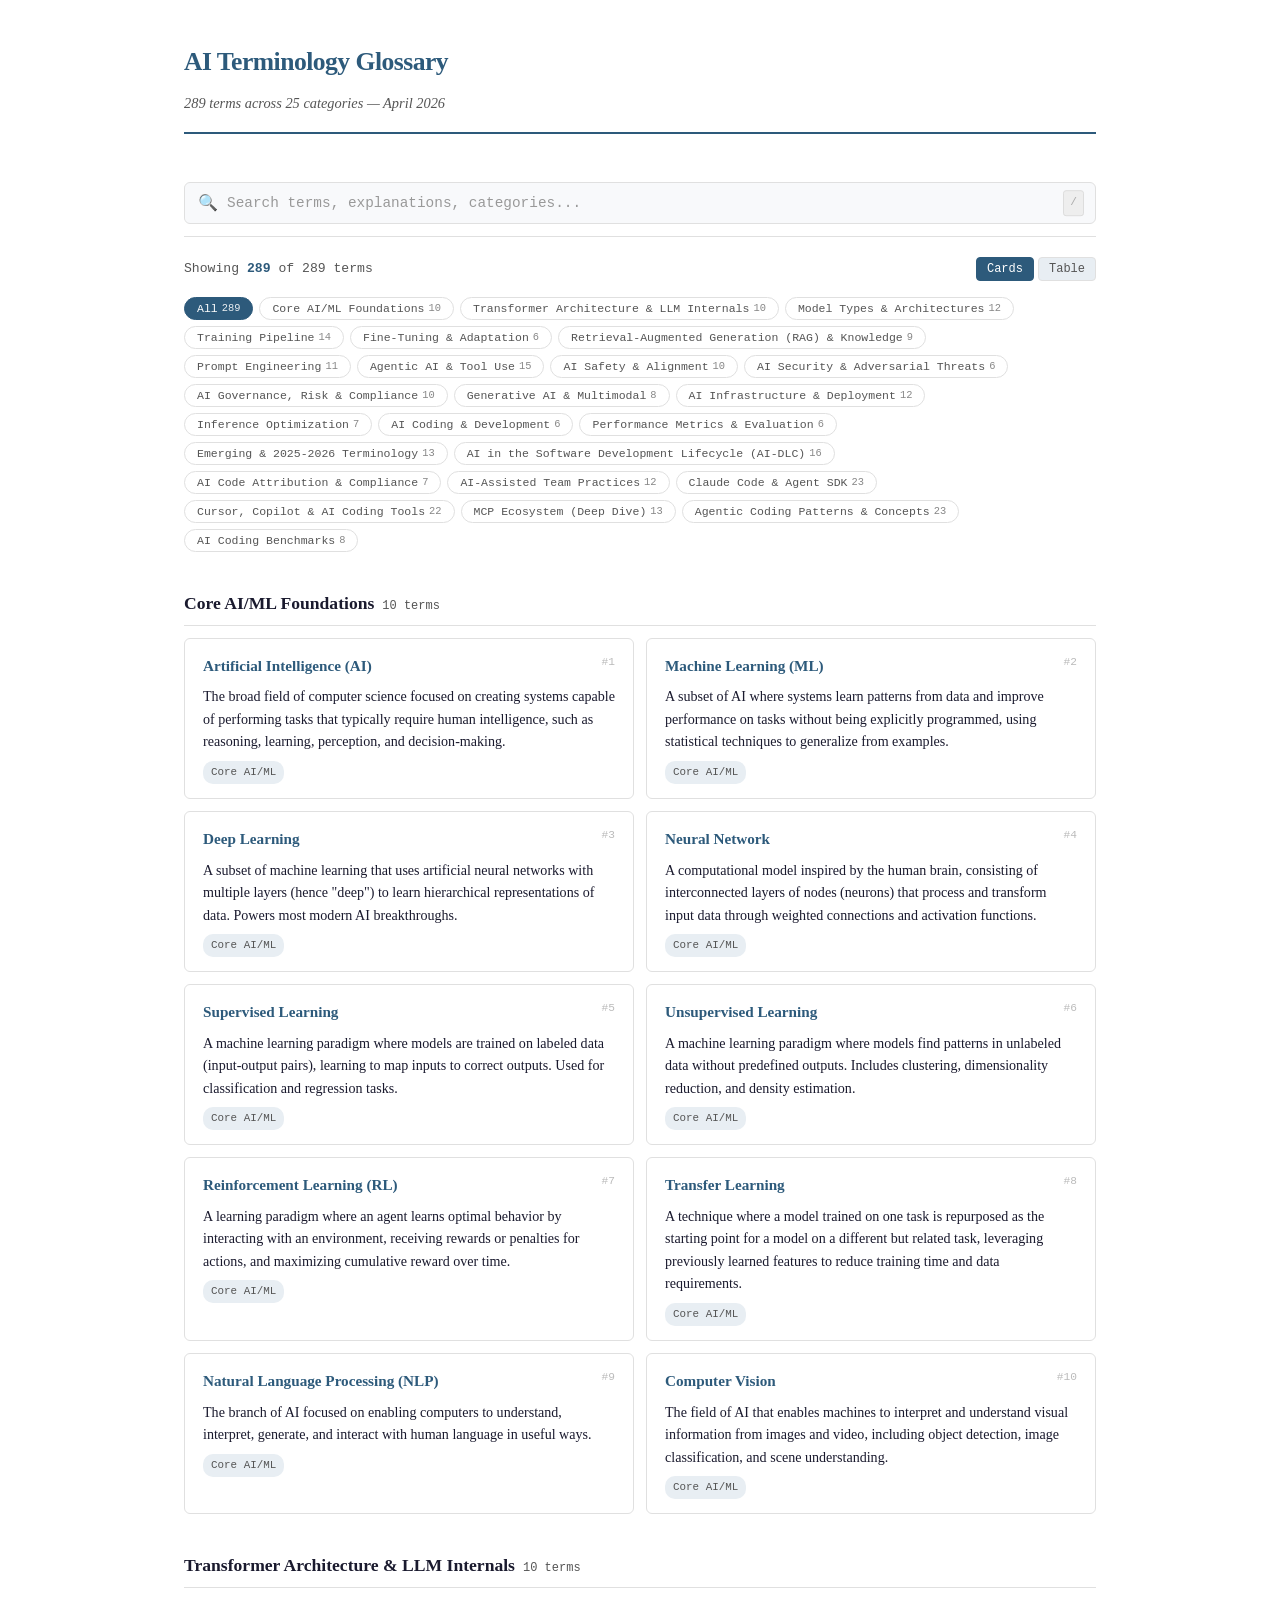
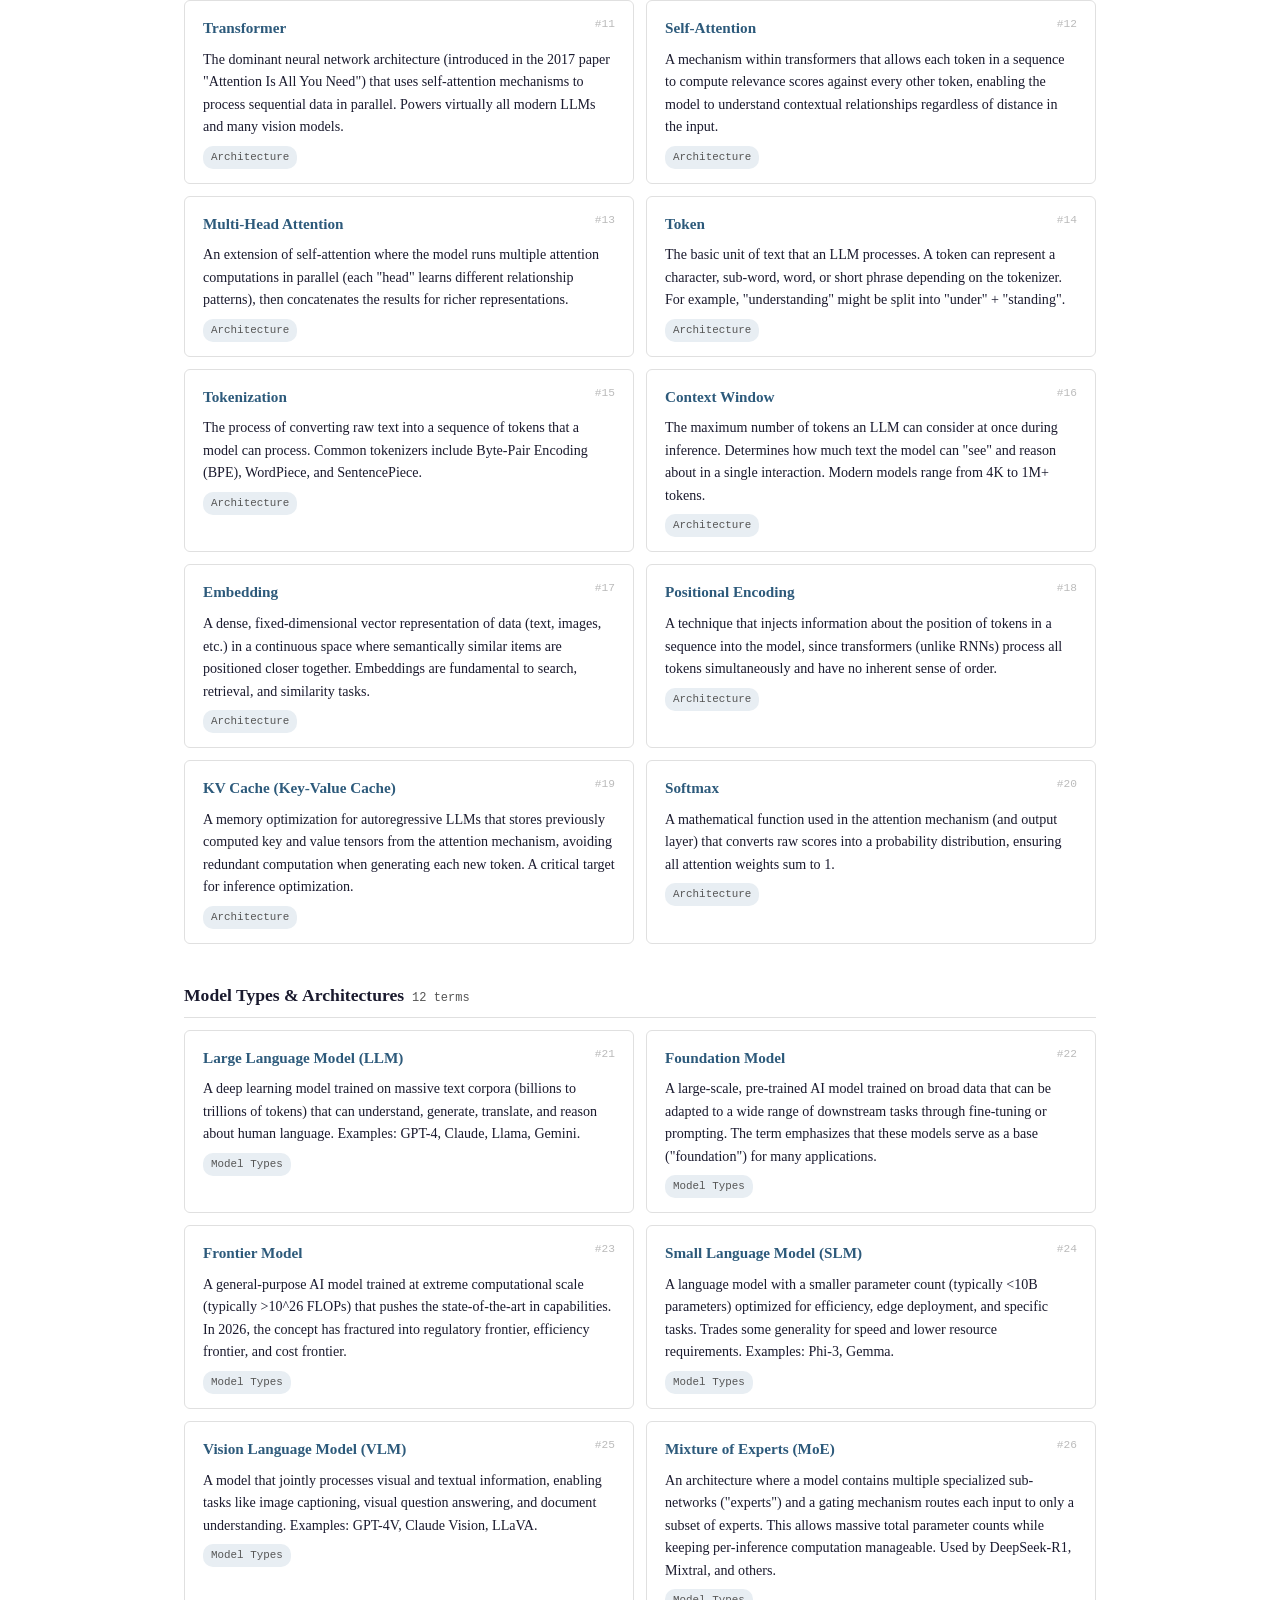
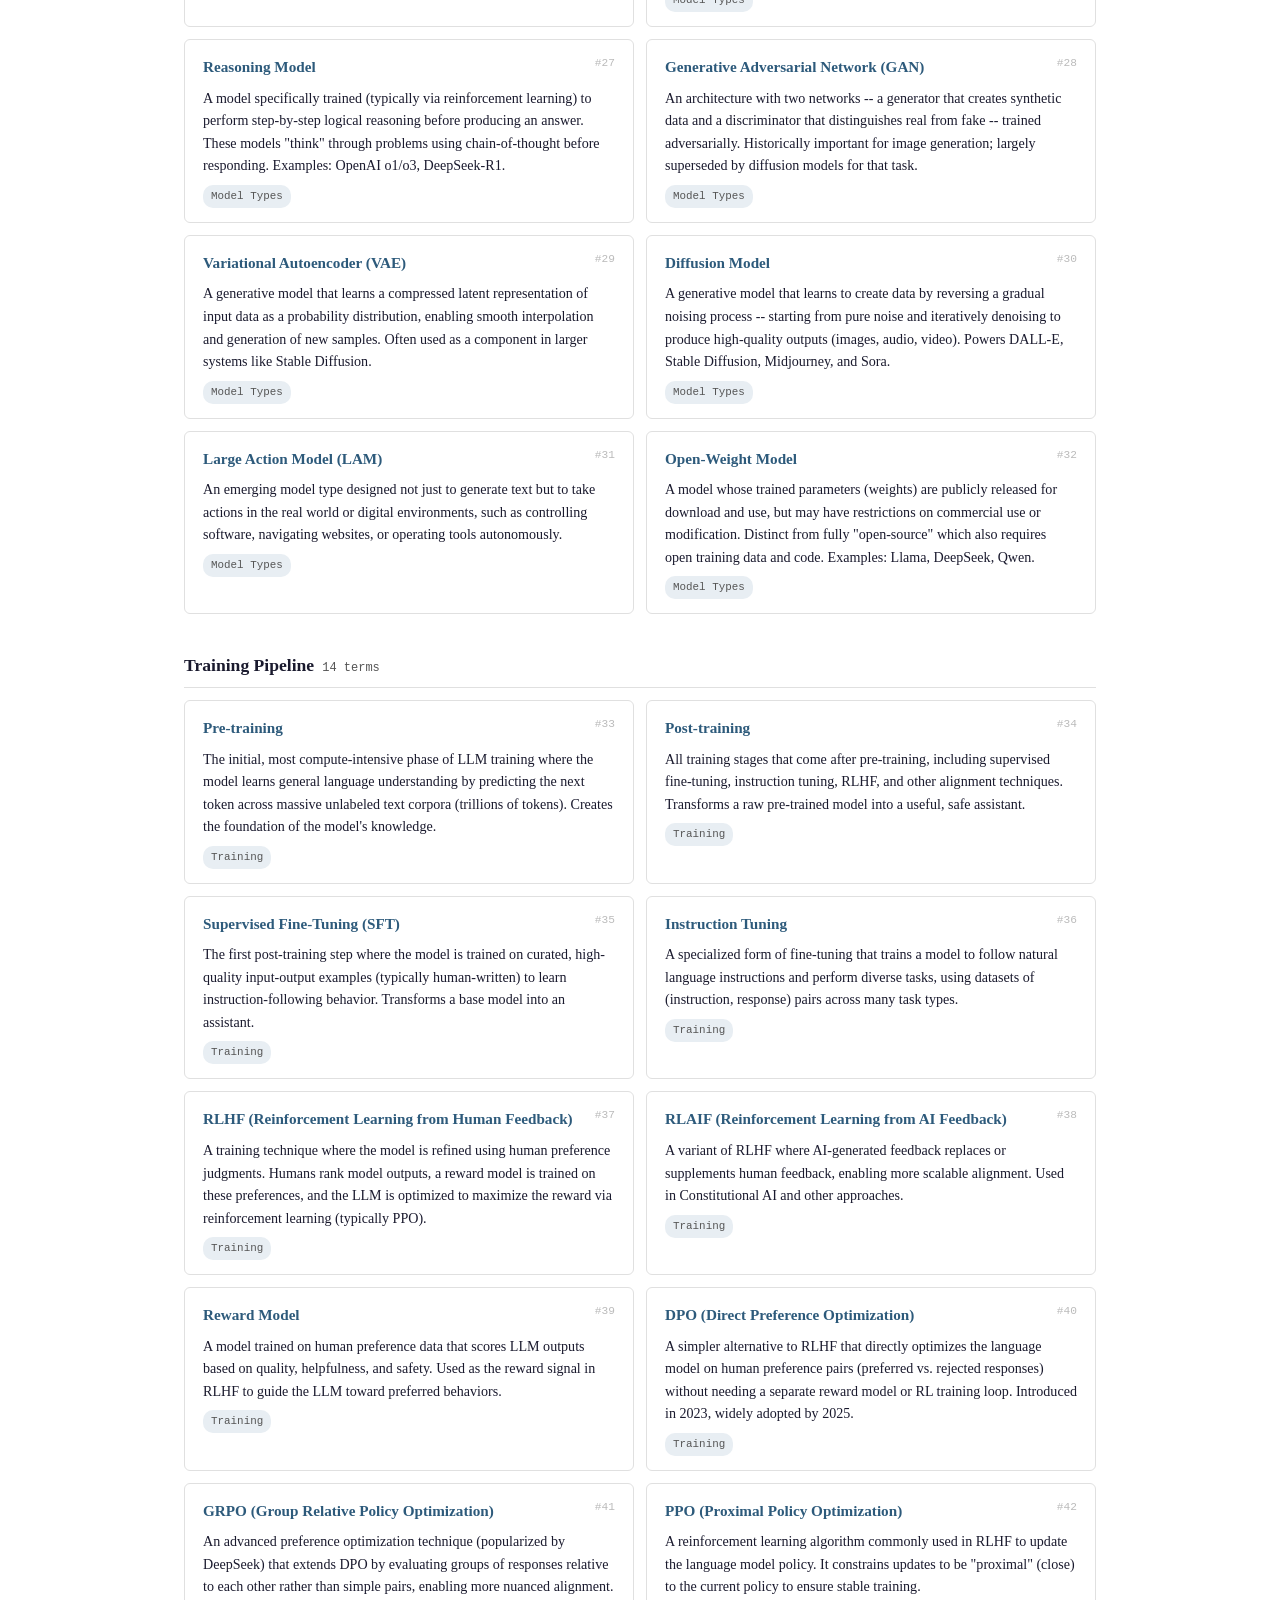
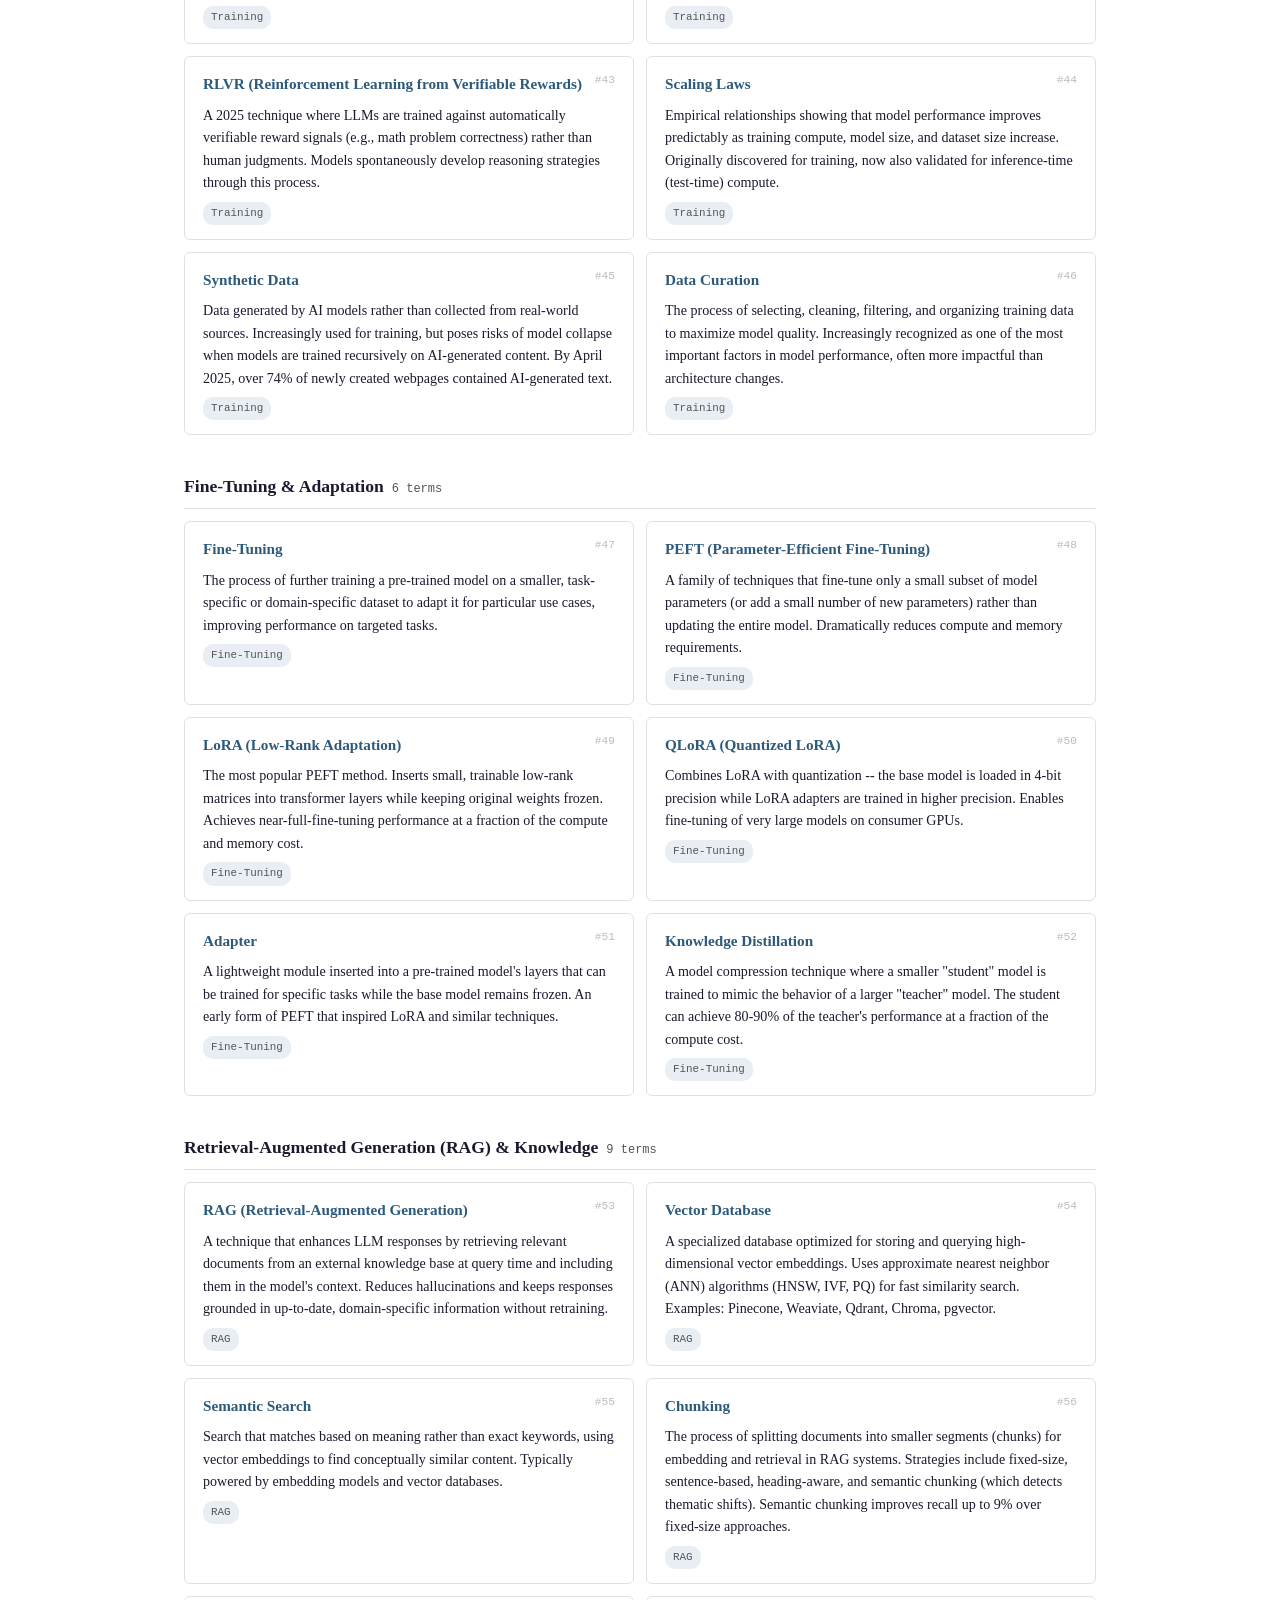
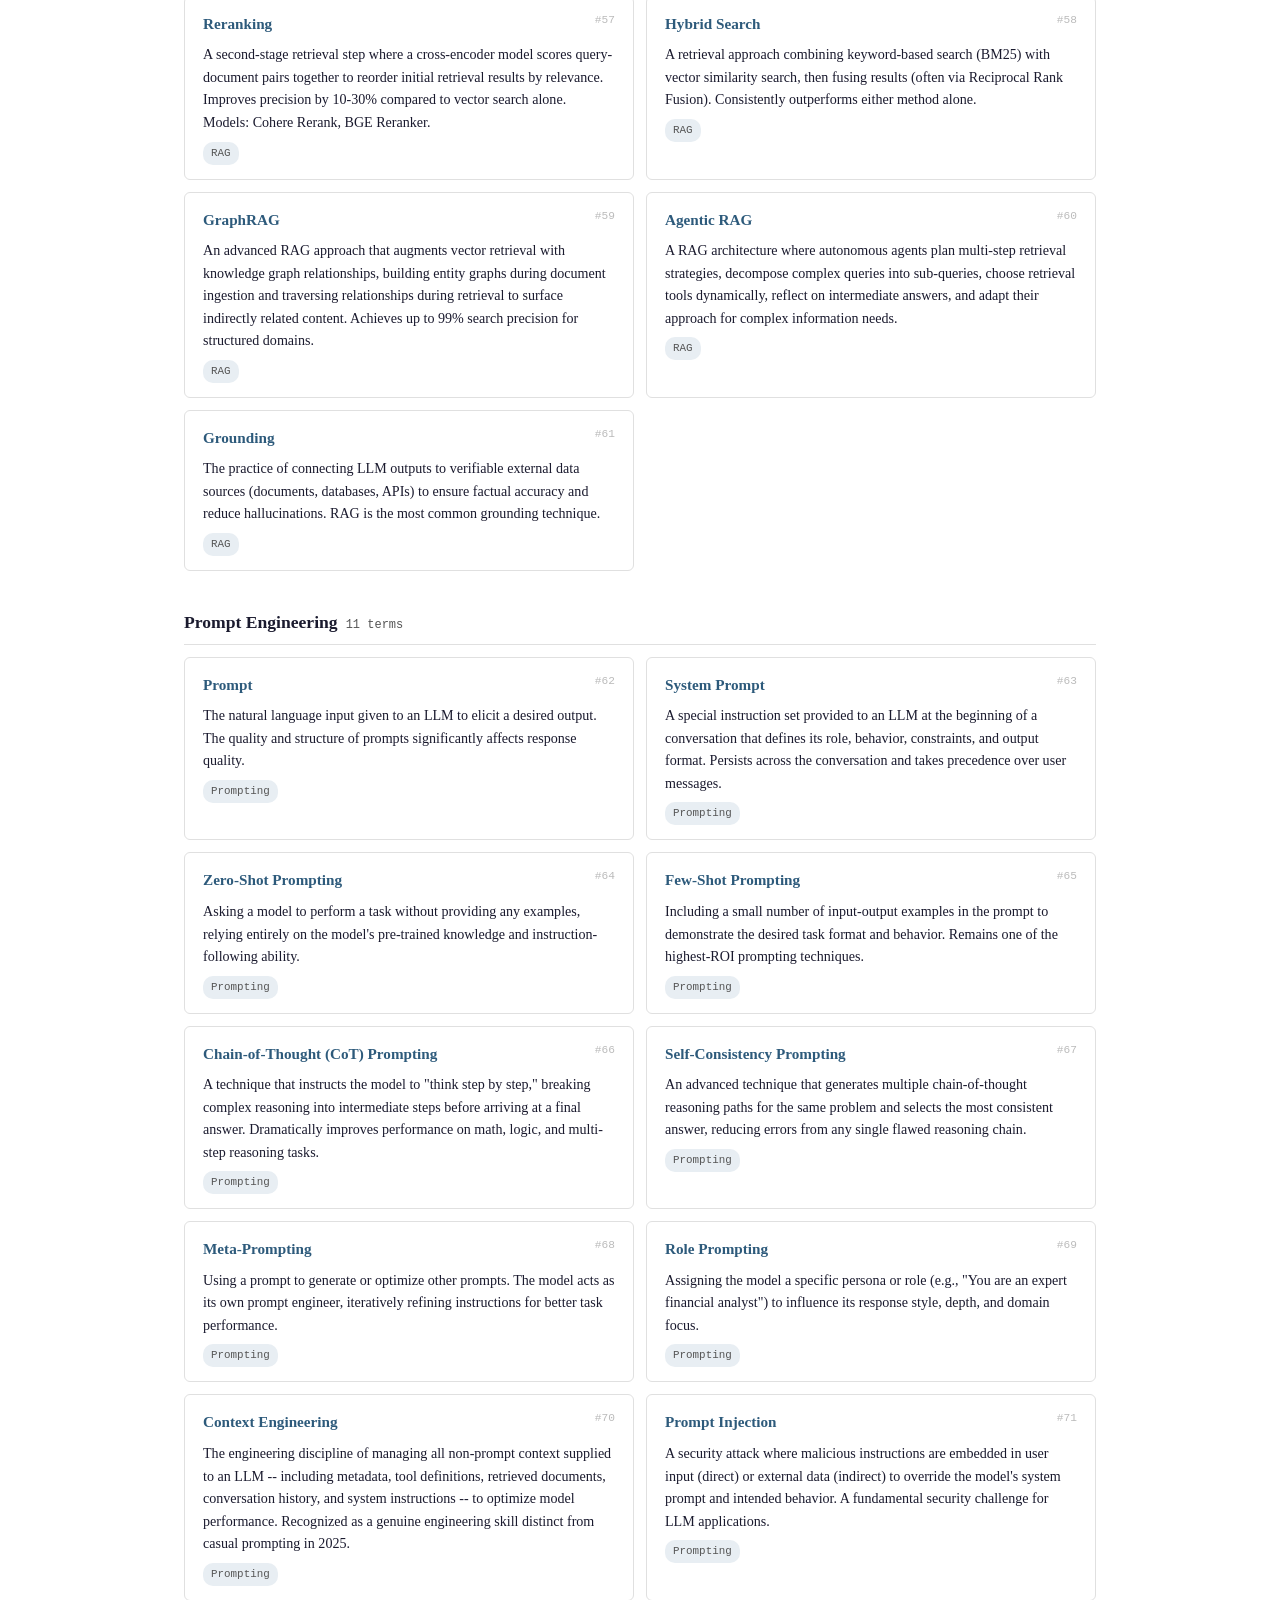
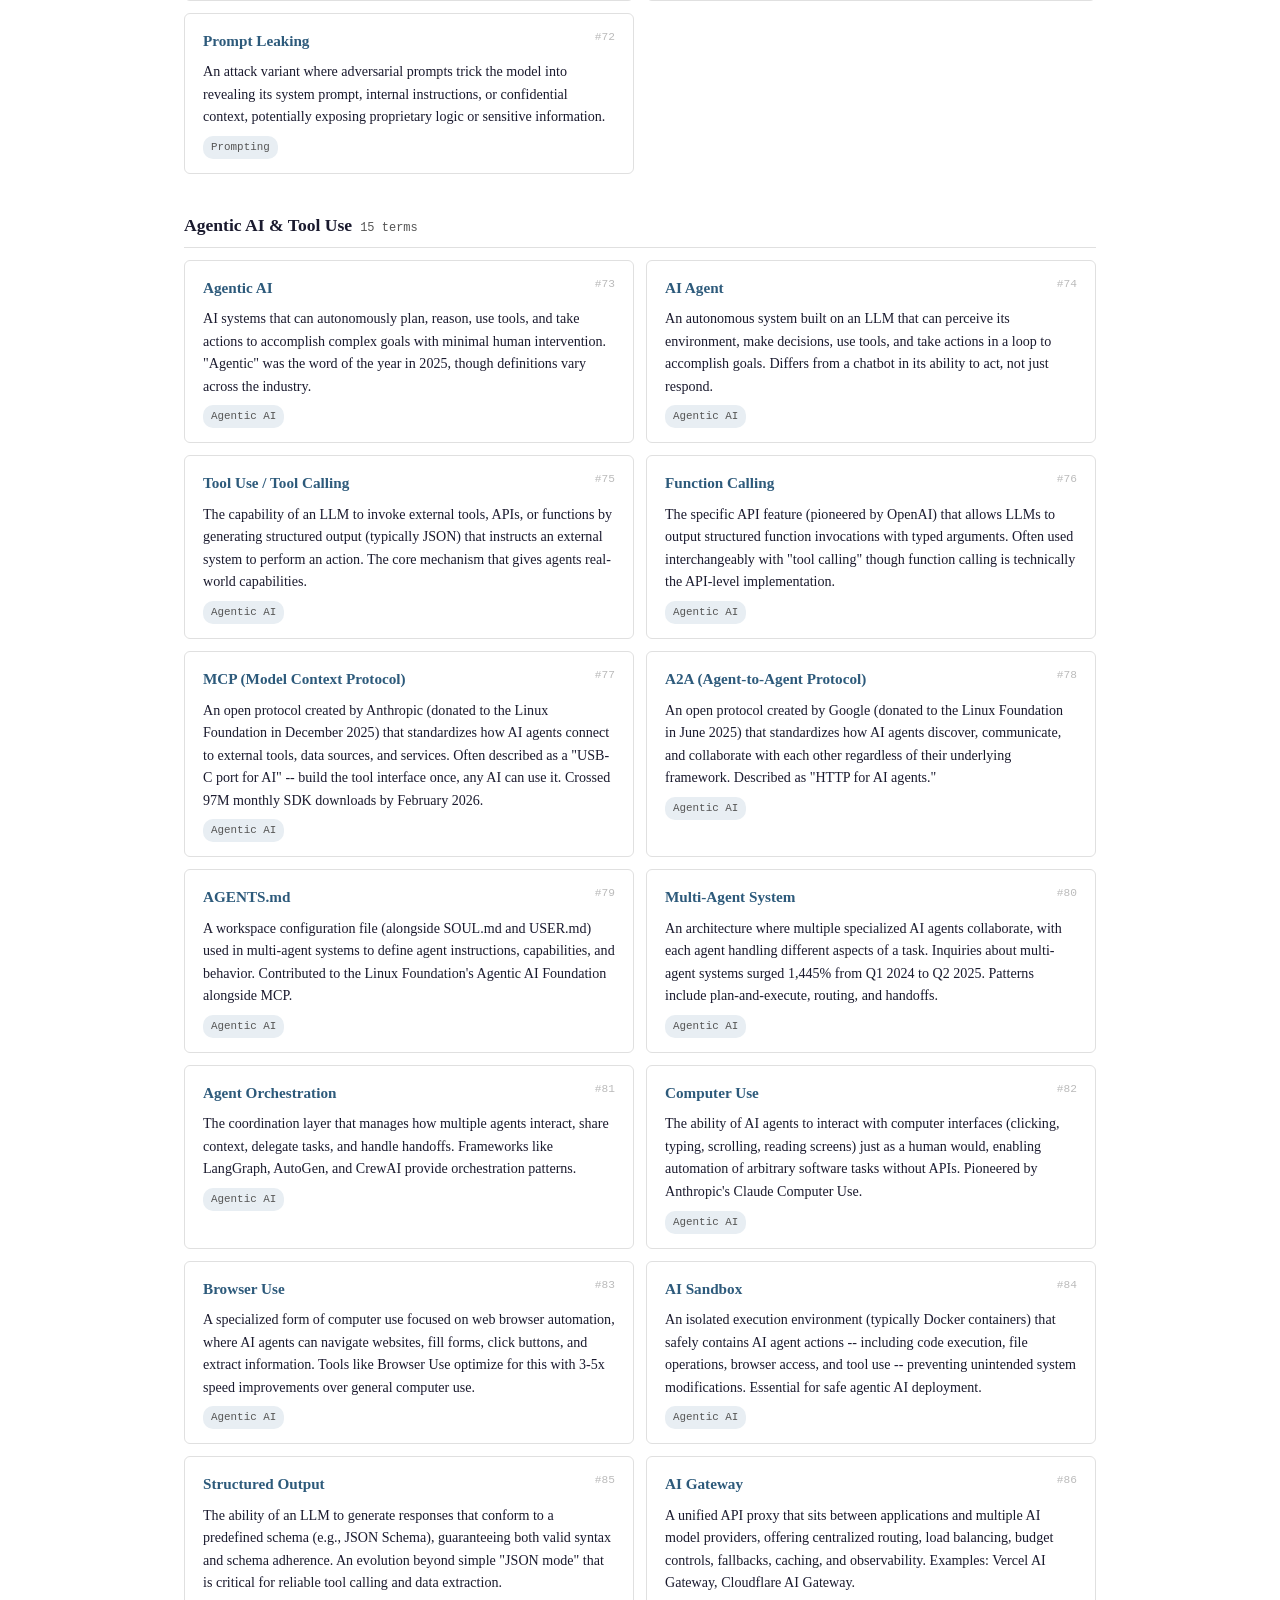
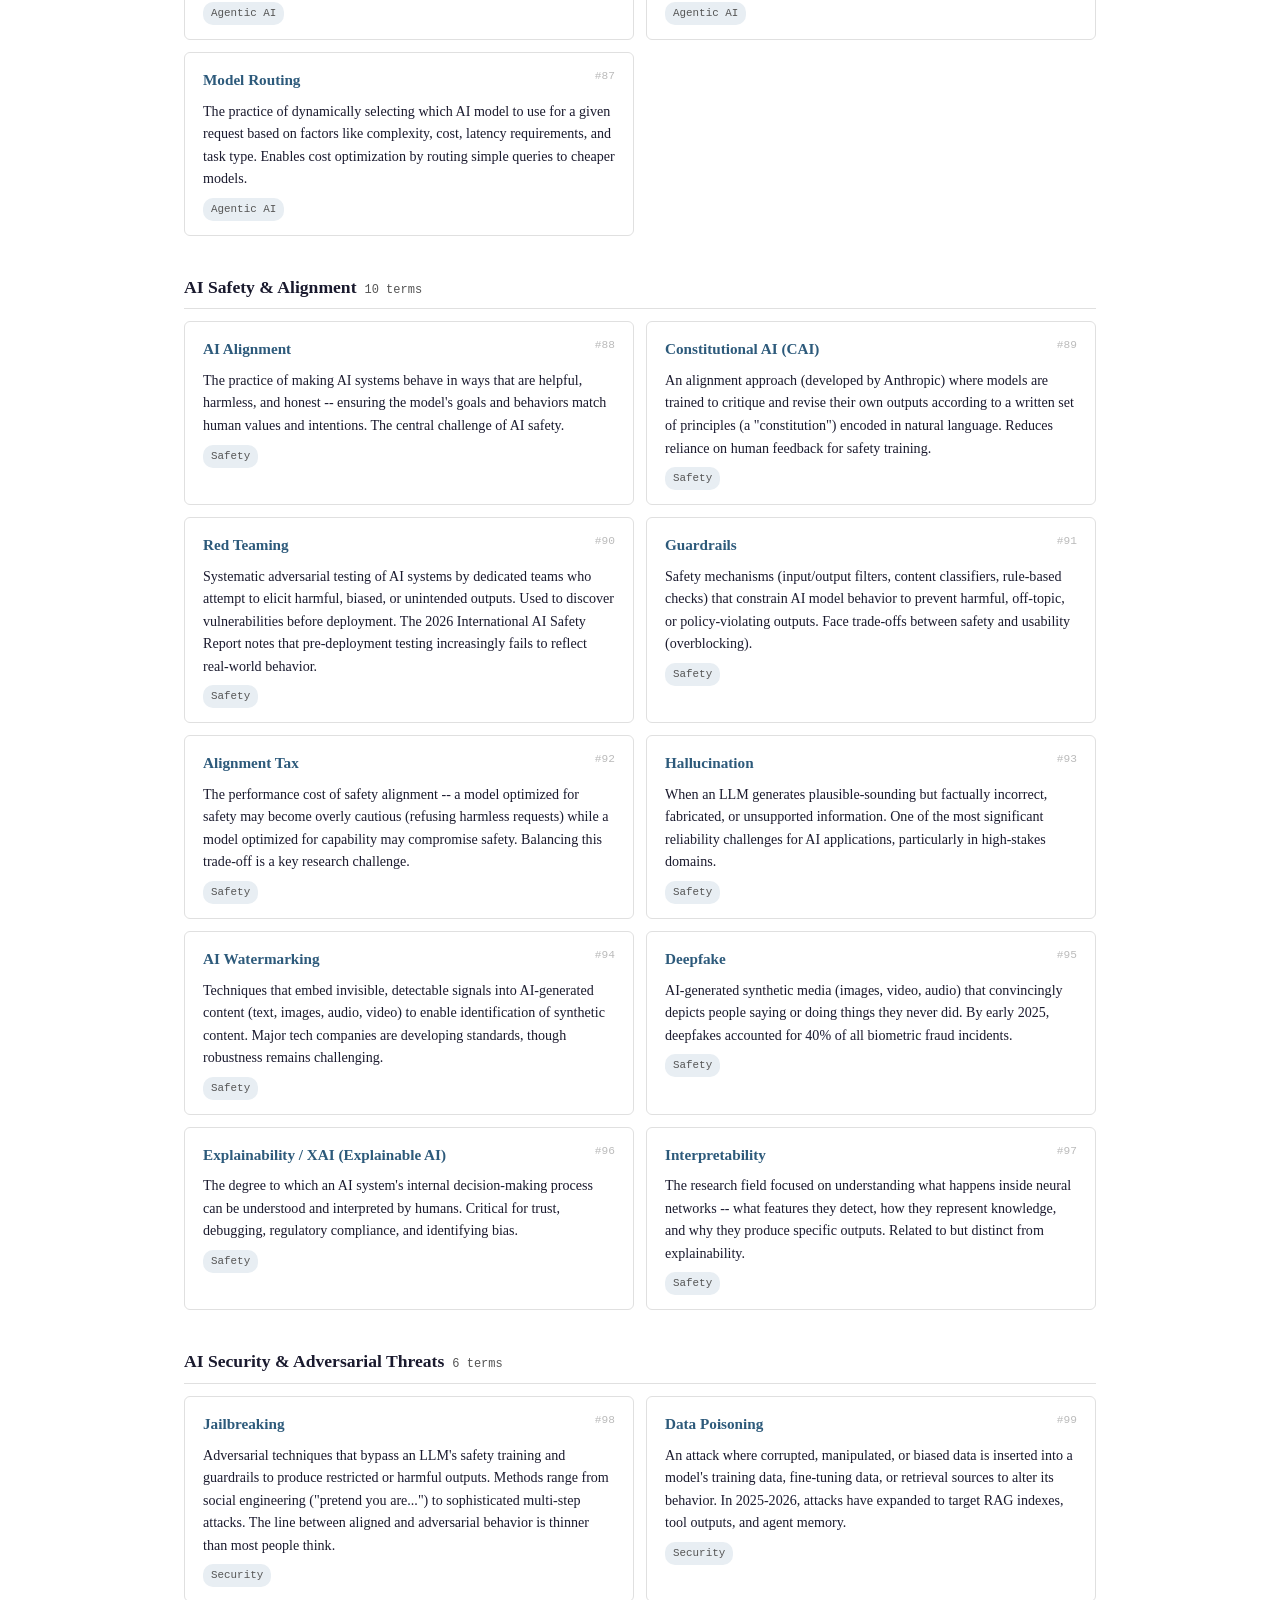
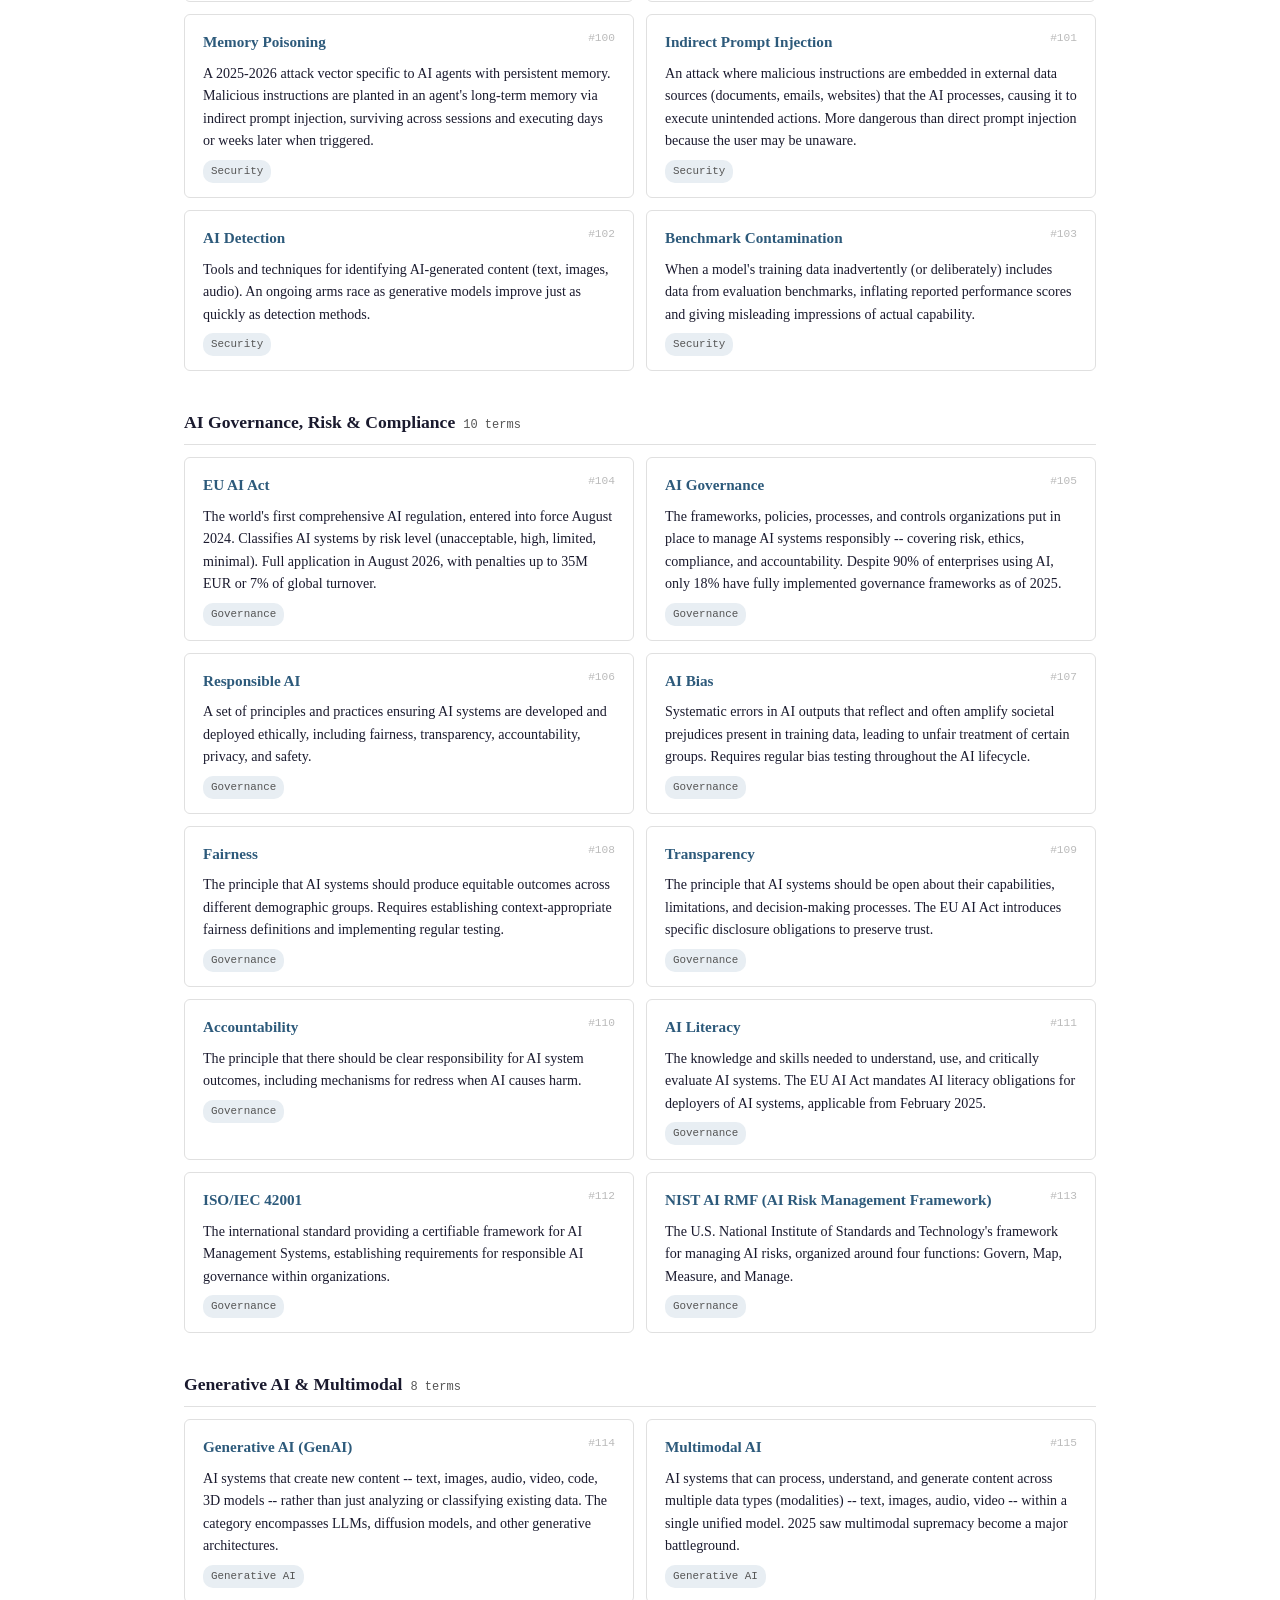
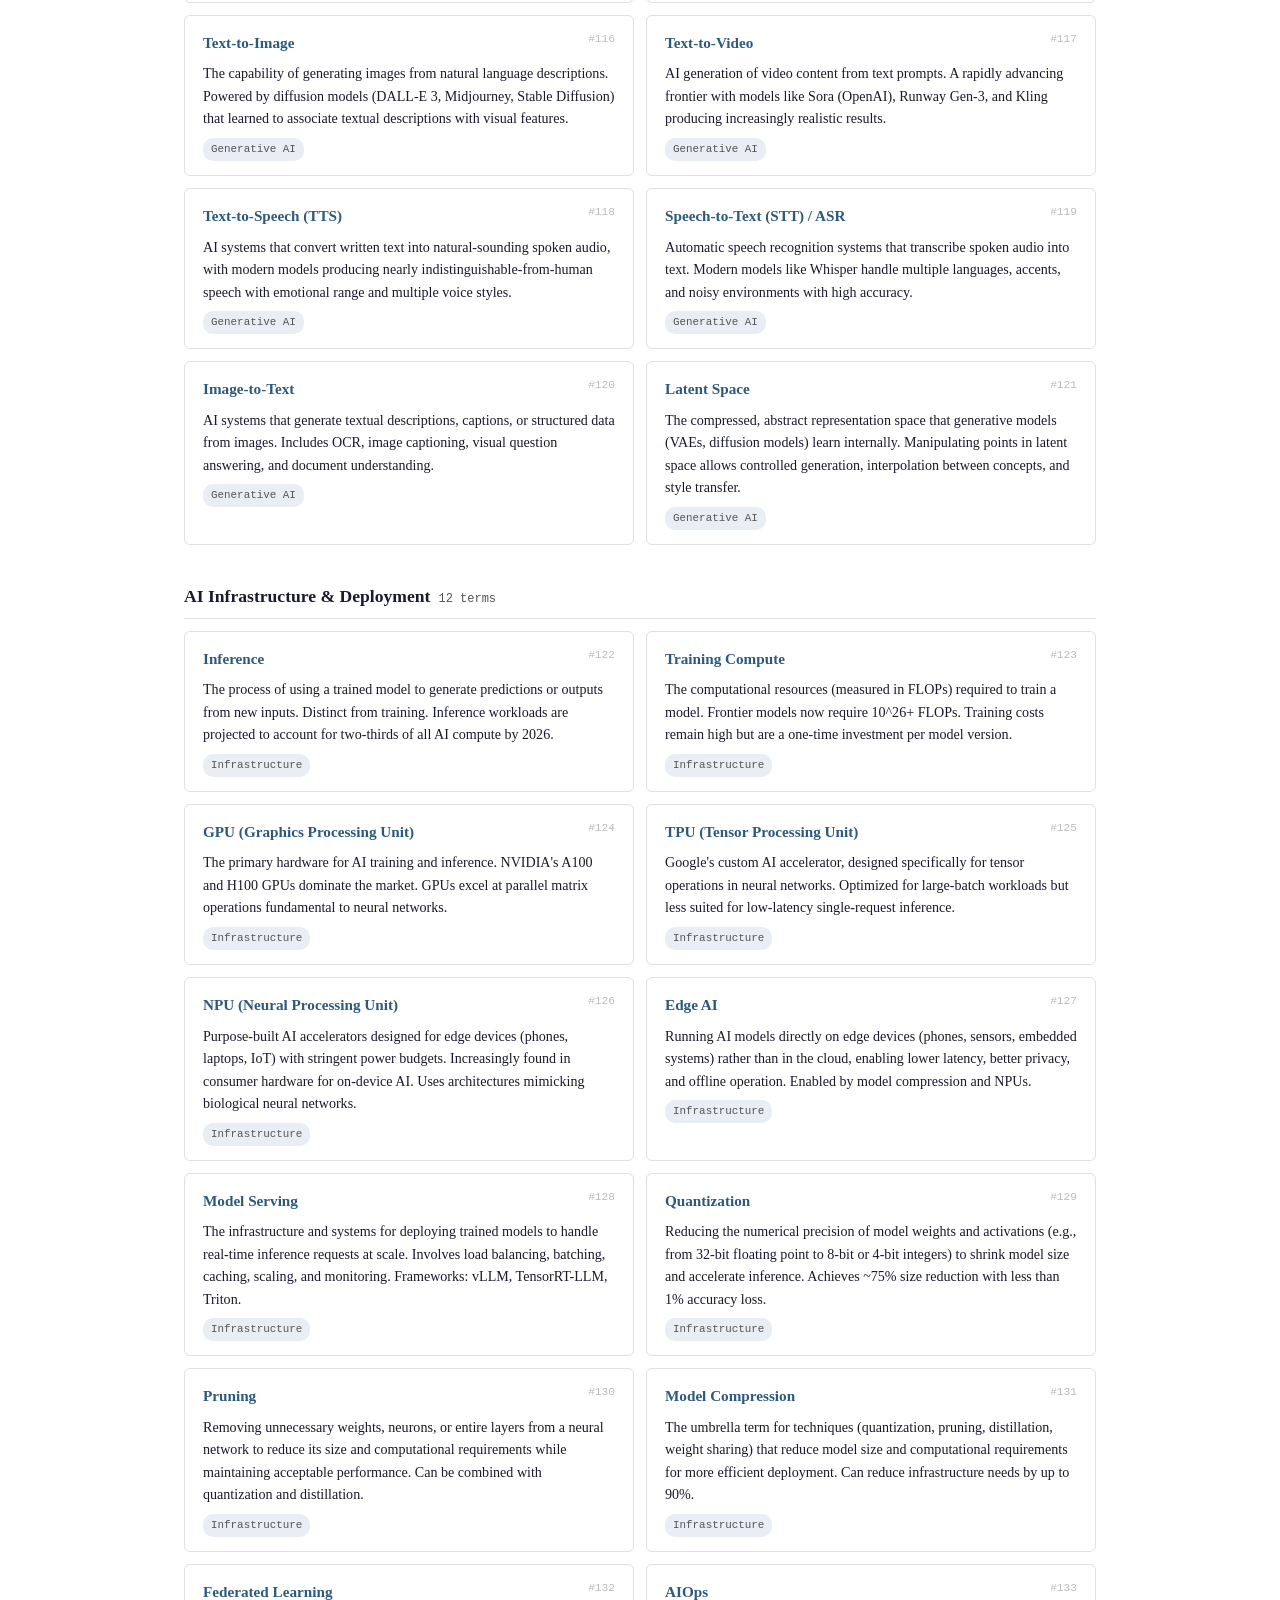
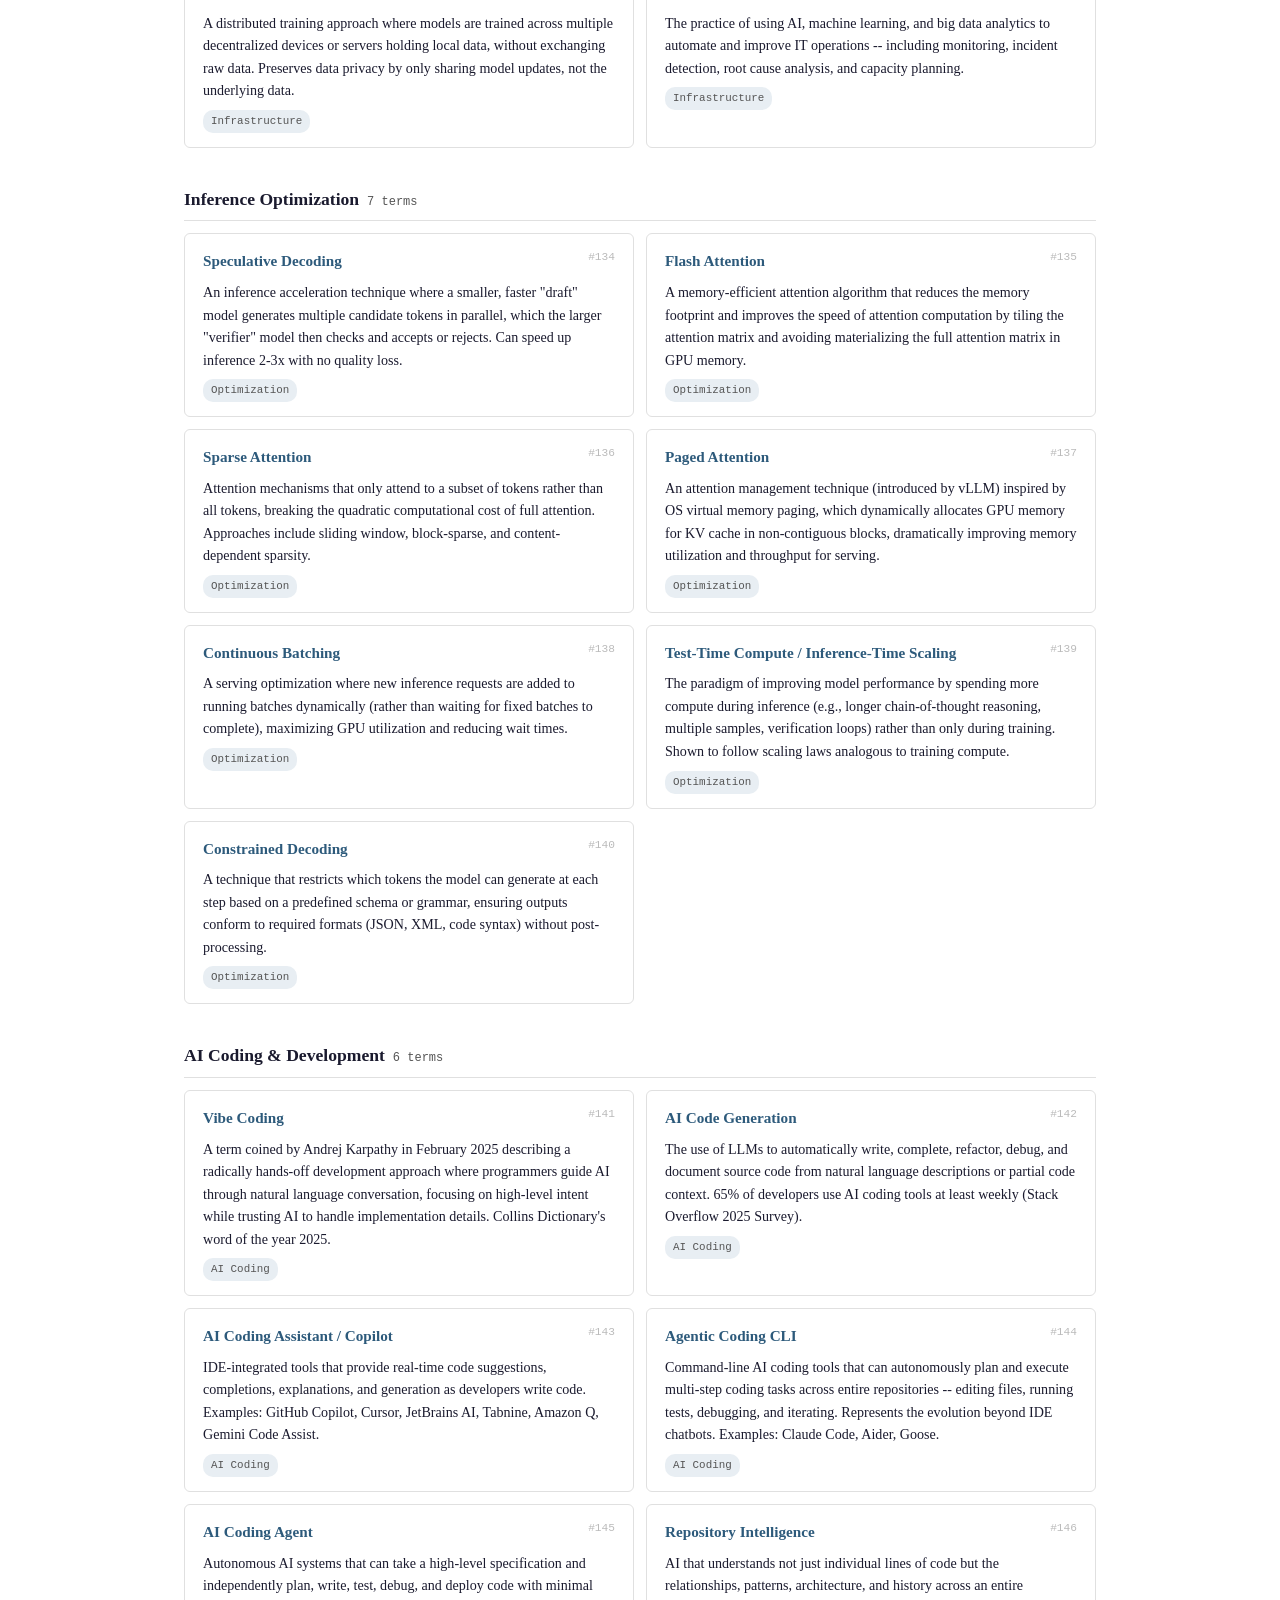
==== ai/glossary.html @ 6df87f54 "Add AI Terminology Glossary HTML" ====
<!doctype html>
<html lang="en">
    <head>
        <meta charset="UTF-8" />
        <meta name="viewport" content="width=device-width, initial-scale=1.0" />
        <title>AI Terminology Glossary</title>
        <style>
            :root {
                --text: #1a1a2e;
                --muted: #555;
                --accent: #2d5a7b;
                --bg: #ffffff;
                --quote-bg: #f4f7fa;
                --divider: #e0e0e0;
                --card-hover: 0 3px 12px rgba(0, 0, 0, 0.1);
                --tag-bg: #e8eef3;
                --tag-active-bg: #2d5a7b;
                --tag-active-text: #fff;
                --search-bg: #f8f9fb;
            }
            * {
                margin: 0;
                padding: 0;
                box-sizing: border-box;
            }
            body {
                font-family: "Georgia", "Times New Roman", serif;
                color: var(--text);
                background: var(--bg);
                line-height: 1.75;
                max-width: 960px;
                margin: 0 auto;
                padding: 40px 24px 80px;
            }
            header {
                margin-bottom: 32px;
                border-bottom: 2px solid var(--accent);
                padding-bottom: 16px;
            }
            h1 {
                font-size: 1.6rem;
                font-weight: 700;
                letter-spacing: -0.02em;
                color: var(--accent);
                margin-bottom: 6px;
            }
            .subtitle {
                font-size: 0.9rem;
                color: var(--muted);
                font-style: italic;
            }
            .search-container {
                position: sticky;
                top: 0;
                z-index: 100;
                background: var(--bg);
                padding: 16px 0 12px;
                border-bottom: 1px solid var(--divider);
                margin-bottom: 20px;
            }
            .search-box {
                position: relative;
            }
            .search-box input {
                width: 100%;
                padding: 12px 16px 12px 42px;
                font-family: "Menlo", "Consolas", monospace;
                font-size: 0.9rem;
                border: 1px solid var(--divider);
                border-radius: 6px;
                background: var(--search-bg);
                color: var(--text);
                outline: none;
                transition:
                    border-color 0.2s,
                    box-shadow 0.2s;
            }
            .search-box input:focus {
                border-color: var(--accent);
                box-shadow: 0 0 0 3px rgba(45, 90, 123, 0.1);
            }
            .search-box input::placeholder {
                color: #999;
            }
            .search-icon {
                position: absolute;
                left: 14px;
                top: 50%;
                transform: translateY(-50%);
                color: #999;
                font-size: 1rem;
                pointer-events: none;
            }
            .search-shortcut {
                position: absolute;
                right: 12px;
                top: 50%;
                transform: translateY(-50%);
                font-family: "Menlo", "Consolas", monospace;
                font-size: 0.7rem;
                color: #aaa;
                background: #eee;
                padding: 2px 6px;
                border-radius: 3px;
                border: 1px solid #ddd;
            }
            .stats-bar {
                display: flex;
                justify-content: space-between;
                align-items: center;
                font-size: 0.82rem;
                color: var(--muted);
                margin-bottom: 16px;
                font-family: "Menlo", "Consolas", monospace;
            }
            .stats-bar .count {
                font-weight: 700;
                color: var(--accent);
            }
            .view-toggle {
                display: flex;
                gap: 4px;
            }
            .view-toggle button {
                background: var(--tag-bg);
                border: 1px solid var(--divider);
                border-radius: 4px;
                padding: 4px 10px;
                font-family: "Menlo", "Consolas", monospace;
                font-size: 0.75rem;
                color: var(--muted);
                cursor: pointer;
                transition: all 0.15s;
            }
            .view-toggle button.active {
                background: var(--tag-active-bg);
                color: var(--tag-active-text);
                border-color: var(--tag-active-bg);
            }
            .filter-row {
                display: flex;
                flex-wrap: wrap;
                gap: 6px;
                margin-bottom: 24px;
            }
            .filter-pill {
                display: inline-flex;
                align-items: center;
                gap: 4px;
                padding: 4px 12px;
                font-family: "Menlo", "Consolas", monospace;
                font-size: 0.72rem;
                border: 1px solid var(--divider);
                border-radius: 14px;
                background: var(--bg);
                color: var(--muted);
                cursor: pointer;
                transition: all 0.15s;
                white-space: nowrap;
                user-select: none;
            }
            .filter-pill:hover {
                border-color: var(--accent);
                color: var(--accent);
            }
            .filter-pill.active {
                background: var(--tag-active-bg);
                color: var(--tag-active-text);
                border-color: var(--tag-active-bg);
            }
            .filter-pill .pill-count {
                font-size: 0.65rem;
                opacity: 0.7;
            }
            .filter-pill.active .pill-count {
                opacity: 0.9;
            }
            .section-header {
                font-size: 1.1rem;
                font-weight: 700;
                color: var(--text);
                margin-top: 36px;
                margin-bottom: 12px;
                padding-bottom: 6px;
                border-bottom: 1px solid var(--divider);
                display: flex;
                align-items: baseline;
                gap: 8px;
            }
            .section-header .section-count {
                font-size: 0.75rem;
                font-weight: 400;
                color: var(--muted);
                font-family: "Menlo", "Consolas", monospace;
            }
            .terms-grid {
                display: grid;
                grid-template-columns: 1fr;
                gap: 10px;
            }
            .term-card {
                background: var(--bg);
                border: 1px solid var(--divider);
                border-radius: 6px;
                padding: 14px 18px;
                transition:
                    box-shadow 0.2s,
                    border-color 0.2s;
                cursor: default;
            }
            .term-card:hover {
                box-shadow: var(--card-hover);
                border-color: var(--accent);
            }
            .term-card .term-header {
                display: flex;
                justify-content: space-between;
                align-items: flex-start;
                gap: 12px;
                margin-bottom: 6px;
            }
            .term-card .term-name {
                font-weight: 700;
                font-size: 0.95rem;
                color: var(--accent);
            }
            .term-card .term-id {
                font-family: "Menlo", "Consolas", monospace;
                font-size: 0.7rem;
                color: #bbb;
                flex-shrink: 0;
            }
            .term-card .term-explanation {
                font-size: 0.88rem;
                color: var(--text);
                line-height: 1.6;
            }
            .term-card .term-meta {
                display: flex;
                gap: 8px;
                margin-top: 8px;
                flex-wrap: wrap;
            }
            .term-card .term-tag {
                font-family: "Menlo", "Consolas", monospace;
                font-size: 0.68rem;
                padding: 2px 8px;
                border-radius: 10px;
                background: var(--tag-bg);
                color: var(--muted);
            }
            .terms-table {
                width: 100%;
                border-collapse: collapse;
                font-size: 0.85rem;
            }
            .terms-table th,
            .terms-table td {
                text-align: left;
                padding: 10px 14px;
                border: 1px solid var(--divider);
                vertical-align: top;
            }
            .terms-table th {
                background: var(--quote-bg);
                font-weight: 700;
                color: var(--accent);
                position: sticky;
                top: 62px;
                z-index: 50;
            }
            .terms-table tr:hover td {
                background: var(--quote-bg);
            }
            .terms-table .col-id {
                width: 40px;
                text-align: center;
                color: #bbb;
                font-family: "Menlo", monospace;
                font-size: 0.75rem;
            }
            .terms-table .col-term {
                width: 180px;
                font-weight: 700;
                color: var(--accent);
            }
            .terms-table .col-tag {
                width: 110px;
            }
            .terms-table .col-tag span {
                font-family: "Menlo", monospace;
                font-size: 0.72rem;
                padding: 2px 6px;
                background: var(--tag-bg);
                border-radius: 8px;
                color: var(--muted);
            }
            mark {
                background: rgba(45, 90, 123, 0.15);
                color: inherit;
                padding: 0 1px;
                border-radius: 2px;
            }
            .empty-state {
                text-align: center;
                padding: 60px 20px;
                color: var(--muted);
                font-style: italic;
            }
            .empty-state .empty-icon {
                font-size: 2rem;
                margin-bottom: 12px;
                opacity: 0.4;
            }
            .hidden {
                display: none !important;
            }
            @media (max-width: 600px) {
                body {
                    padding: 20px 12px 48px;
                }
                h1 {
                    font-size: 1.3rem;
                }
                .filter-row {
                    gap: 4px;
                }
                .filter-pill {
                    font-size: 0.65rem;
                    padding: 3px 8px;
                }
                .term-card {
                    padding: 10px 14px;
                }
                .terms-table {
                    font-size: 0.78rem;
                }
                .terms-table th,
                .terms-table td {
                    padding: 6px 8px;
                }
                .search-shortcut {
                    display: none;
                }
            }
            @media (min-width: 700px) {
                .terms-grid {
                    grid-template-columns: 1fr 1fr;
                    gap: 12px;
                }
            }
            @media print {
                .search-container,
                .filter-row,
                .stats-bar,
                .view-toggle {
                    display: none;
                }
                .term-card {
                    break-inside: avoid;
                    border: 1px solid #ccc;
                }
                body {
                    max-width: 100%;
                    padding: 0;
                }
            }
        </style>
    </head>
    <body>
        <header>
            <h1>AI Terminology Glossary</h1>
            <p class="subtitle">
                289 terms across 25 categories &mdash; April 2026
            </p>
        </header>
        <div class="search-container">
            <div class="search-box">
                <span class="search-icon">&#x1F50D;</span>
                <input
                    type="text"
                    id="searchInput"
                    placeholder="Search terms, explanations, categories..."
                    autocomplete="off"
                />
                <span class="search-shortcut">/</span>
            </div>
        </div>
        <div class="stats-bar">
            <span
                >Showing <span class="count" id="resultCount">289</span> of 289
                terms</span
            >
            <div class="view-toggle">
                <button
                    id="viewCards"
                    class="active"
                    onclick="setView('cards')"
                >
                    Cards
                </button>
                <button id="viewTable" onclick="setView('table')">Table</button>
            </div>
        </div>
        <div class="filter-row" id="filterRow"></div>
        <div id="cardsView"><div id="termsContainer"></div></div>
        <div id="tableView" class="hidden">
            <table class="terms-table">
                <thead>
                    <tr>
                        <th class="col-id">#</th>
                        <th class="col-term">Term</th>
                        <th>Explanation</th>
                        <th class="col-tag">Category</th>
                    </tr>
                </thead>
                <tbody id="tableBody"></tbody>
            </table>
        </div>
        <div class="empty-state hidden" id="emptyState">
            <div class="empty-icon">&#x1F50D;</div>
            <p>No terms match your search.</p>
            <p style="font-size: 0.85rem; margin-top: 8px">
                Try a different keyword or clear the filters.
            </p>
        </div>
        <script>
            const TERMS = [
                {
                    id: 1,
                    term: "Artificial Intelligence (AI)",
                    explanation:
                        "The broad field of computer science focused on creating systems capable of performing tasks that typically require human intelligence, such as reasoning, learning, perception, and decision-making.",
                    tag: "Core AI/ML",
                    section: "Core AI/ML Foundations",
                    sectionNum: 1,
                },
                {
                    id: 2,
                    term: "Machine Learning (ML)",
                    explanation:
                        "A subset of AI where systems learn patterns from data and improve performance on tasks without being explicitly programmed, using statistical techniques to generalize from examples.",
                    tag: "Core AI/ML",
                    section: "Core AI/ML Foundations",
                    sectionNum: 1,
                },
                {
                    id: 3,
                    term: "Deep Learning",
                    explanation:
                        'A subset of machine learning that uses artificial neural networks with multiple layers (hence "deep") to learn hierarchical representations of data. Powers most modern AI breakthroughs.',
                    tag: "Core AI/ML",
                    section: "Core AI/ML Foundations",
                    sectionNum: 1,
                },
                {
                    id: 4,
                    term: "Neural Network",
                    explanation:
                        "A computational model inspired by the human brain, consisting of interconnected layers of nodes (neurons) that process and transform input data through weighted connections and activation functions.",
                    tag: "Core AI/ML",
                    section: "Core AI/ML Foundations",
                    sectionNum: 1,
                },
                {
                    id: 5,
                    term: "Supervised Learning",
                    explanation:
                        "A machine learning paradigm where models are trained on labeled data (input-output pairs), learning to map inputs to correct outputs. Used for classification and regression tasks.",
                    tag: "Core AI/ML",
                    section: "Core AI/ML Foundations",
                    sectionNum: 1,
                },
                {
                    id: 6,
                    term: "Unsupervised Learning",
                    explanation:
                        "A machine learning paradigm where models find patterns in unlabeled data without predefined outputs. Includes clustering, dimensionality reduction, and density estimation.",
                    tag: "Core AI/ML",
                    section: "Core AI/ML Foundations",
                    sectionNum: 1,
                },
                {
                    id: 7,
                    term: "Reinforcement Learning (RL)",
                    explanation:
                        "A learning paradigm where an agent learns optimal behavior by interacting with an environment, receiving rewards or penalties for actions, and maximizing cumulative reward over time.",
                    tag: "Core AI/ML",
                    section: "Core AI/ML Foundations",
                    sectionNum: 1,
                },
                {
                    id: 8,
                    term: "Transfer Learning",
                    explanation:
                        "A technique where a model trained on one task is repurposed as the starting point for a model on a different but related task, leveraging previously learned features to reduce training time and data requirements.",
                    tag: "Core AI/ML",
                    section: "Core AI/ML Foundations",
                    sectionNum: 1,
                },
                {
                    id: 9,
                    term: "Natural Language Processing (NLP)",
                    explanation:
                        "The branch of AI focused on enabling computers to understand, interpret, generate, and interact with human language in useful ways.",
                    tag: "Core AI/ML",
                    section: "Core AI/ML Foundations",
                    sectionNum: 1,
                },
                {
                    id: 10,
                    term: "Computer Vision",
                    explanation:
                        "The field of AI that enables machines to interpret and understand visual information from images and video, including object detection, image classification, and scene understanding.",
                    tag: "Core AI/ML",
                    section: "Core AI/ML Foundations",
                    sectionNum: 1,
                },
                {
                    id: 11,
                    term: "Transformer",
                    explanation:
                        'The dominant neural network architecture (introduced in the 2017 paper "Attention Is All You Need") that uses self-attention mechanisms to process sequential data in parallel. Powers virtually all modern LLMs and many vision models.',
                    tag: "Architecture",
                    section: "Transformer Architecture & LLM Internals",
                    sectionNum: 2,
                },
                {
                    id: 12,
                    term: "Self-Attention",
                    explanation:
                        "A mechanism within transformers that allows each token in a sequence to compute relevance scores against every other token, enabling the model to understand contextual relationships regardless of distance in the input.",
                    tag: "Architecture",
                    section: "Transformer Architecture & LLM Internals",
                    sectionNum: 2,
                },
                {
                    id: 13,
                    term: "Multi-Head Attention",
                    explanation:
                        'An extension of self-attention where the model runs multiple attention computations in parallel (each "head" learns different relationship patterns), then concatenates the results for richer representations.',
                    tag: "Architecture",
                    section: "Transformer Architecture & LLM Internals",
                    sectionNum: 2,
                },
                {
                    id: 14,
                    term: "Token",
                    explanation:
                        'The basic unit of text that an LLM processes. A token can represent a character, sub-word, word, or short phrase depending on the tokenizer. For example, "understanding" might be split into "under" + "standing".',
                    tag: "Architecture",
                    section: "Transformer Architecture & LLM Internals",
                    sectionNum: 2,
                },
                {
                    id: 15,
                    term: "Tokenization",
                    explanation:
                        "The process of converting raw text into a sequence of tokens that a model can process. Common tokenizers include Byte-Pair Encoding (BPE), WordPiece, and SentencePiece.",
                    tag: "Architecture",
                    section: "Transformer Architecture & LLM Internals",
                    sectionNum: 2,
                },
                {
                    id: 16,
                    term: "Context Window",
                    explanation:
                        'The maximum number of tokens an LLM can consider at once during inference. Determines how much text the model can "see" and reason about in a single interaction. Modern models range from 4K to 1M+ tokens.',
                    tag: "Architecture",
                    section: "Transformer Architecture & LLM Internals",
                    sectionNum: 2,
                },
                {
                    id: 17,
                    term: "Embedding",
                    explanation:
                        "A dense, fixed-dimensional vector representation of data (text, images, etc.) in a continuous space where semantically similar items are positioned closer together. Embeddings are fundamental to search, retrieval, and similarity tasks.",
                    tag: "Architecture",
                    section: "Transformer Architecture & LLM Internals",
                    sectionNum: 2,
                },
                {
                    id: 18,
                    term: "Positional Encoding",
                    explanation:
                        "A technique that injects information about the position of tokens in a sequence into the model, since transformers (unlike RNNs) process all tokens simultaneously and have no inherent sense of order.",
                    tag: "Architecture",
                    section: "Transformer Architecture & LLM Internals",
                    sectionNum: 2,
                },
                {
                    id: 19,
                    term: "KV Cache (Key-Value Cache)",
                    explanation:
                        "A memory optimization for autoregressive LLMs that stores previously computed key and value tensors from the attention mechanism, avoiding redundant computation when generating each new token. A critical target for inference optimization.",
                    tag: "Architecture",
                    section: "Transformer Architecture & LLM Internals",
                    sectionNum: 2,
                },
                {
                    id: 20,
                    term: "Softmax",
                    explanation:
                        "A mathematical function used in the attention mechanism (and output layer) that converts raw scores into a probability distribution, ensuring all attention weights sum to 1.",
                    tag: "Architecture",
                    section: "Transformer Architecture & LLM Internals",
                    sectionNum: 2,
                },
                {
                    id: 21,
                    term: "Large Language Model (LLM)",
                    explanation:
                        "A deep learning model trained on massive text corpora (billions to trillions of tokens) that can understand, generate, translate, and reason about human language. Examples: GPT-4, Claude, Llama, Gemini.",
                    tag: "Model Types",
                    section: "Model Types & Architectures",
                    sectionNum: 3,
                },
                {
                    id: 22,
                    term: "Foundation Model",
                    explanation:
                        'A large-scale, pre-trained AI model trained on broad data that can be adapted to a wide range of downstream tasks through fine-tuning or prompting. The term emphasizes that these models serve as a base ("foundation") for many applications.',
                    tag: "Model Types",
                    section: "Model Types & Architectures",
                    sectionNum: 3,
                },
                {
                    id: 23,
                    term: "Frontier Model",
                    explanation:
                        "A general-purpose AI model trained at extreme computational scale (typically >10^26 FLOPs) that pushes the state-of-the-art in capabilities. In 2026, the concept has fractured into regulatory frontier, efficiency frontier, and cost frontier.",
                    tag: "Model Types",
                    section: "Model Types & Architectures",
                    sectionNum: 3,
                },
                {
                    id: 24,
                    term: "Small Language Model (SLM)",
                    explanation:
                        "A language model with a smaller parameter count (typically <10B parameters) optimized for efficiency, edge deployment, and specific tasks. Trades some generality for speed and lower resource requirements. Examples: Phi-3, Gemma.",
                    tag: "Model Types",
                    section: "Model Types & Architectures",
                    sectionNum: 3,
                },
                {
                    id: 25,
                    term: "Vision Language Model (VLM)",
                    explanation:
                        "A model that jointly processes visual and textual information, enabling tasks like image captioning, visual question answering, and document understanding. Examples: GPT-4V, Claude Vision, LLaVA.",
                    tag: "Model Types",
                    section: "Model Types & Architectures",
                    sectionNum: 3,
                },
                {
                    id: 26,
                    term: "Mixture of Experts (MoE)",
                    explanation:
                        'An architecture where a model contains multiple specialized sub-networks ("experts") and a gating mechanism routes each input to only a subset of experts. This allows massive total parameter counts while keeping per-inference computation manageable. Used by DeepSeek-R1, Mixtral, and others.',
                    tag: "Model Types",
                    section: "Model Types & Architectures",
                    sectionNum: 3,
                },
                {
                    id: 27,
                    term: "Reasoning Model",
                    explanation:
                        'A model specifically trained (typically via reinforcement learning) to perform step-by-step logical reasoning before producing an answer. These models "think" through problems using chain-of-thought before responding. Examples: OpenAI o1/o3, DeepSeek-R1.',
                    tag: "Model Types",
                    section: "Model Types & Architectures",
                    sectionNum: 3,
                },
                {
                    id: 28,
                    term: "Generative Adversarial Network (GAN)",
                    explanation:
                        "An architecture with two networks -- a generator that creates synthetic data and a discriminator that distinguishes real from fake -- trained adversarially. Historically important for image generation; largely superseded by diffusion models for that task.",
                    tag: "Model Types",
                    section: "Model Types & Architectures",
                    sectionNum: 3,
                },
                {
                    id: 29,
                    term: "Variational Autoencoder (VAE)",
                    explanation:
                        "A generative model that learns a compressed latent representation of input data as a probability distribution, enabling smooth interpolation and generation of new samples. Often used as a component in larger systems like Stable Diffusion.",
                    tag: "Model Types",
                    section: "Model Types & Architectures",
                    sectionNum: 3,
                },
                {
                    id: 30,
                    term: "Diffusion Model",
                    explanation:
                        "A generative model that learns to create data by reversing a gradual noising process -- starting from pure noise and iteratively denoising to produce high-quality outputs (images, audio, video). Powers DALL-E, Stable Diffusion, Midjourney, and Sora.",
                    tag: "Model Types",
                    section: "Model Types & Architectures",
                    sectionNum: 3,
                },
                {
                    id: 31,
                    term: "Large Action Model (LAM)",
                    explanation:
                        "An emerging model type designed not just to generate text but to take actions in the real world or digital environments, such as controlling software, navigating websites, or operating tools autonomously.",
                    tag: "Model Types",
                    section: "Model Types & Architectures",
                    sectionNum: 3,
                },
                {
                    id: 32,
                    term: "Open-Weight Model",
                    explanation:
                        'A model whose trained parameters (weights) are publicly released for download and use, but may have restrictions on commercial use or modification. Distinct from fully "open-source" which also requires open training data and code. Examples: Llama, DeepSeek, Qwen.',
                    tag: "Model Types",
                    section: "Model Types & Architectures",
                    sectionNum: 3,
                },
                {
                    id: 33,
                    term: "Pre-training",
                    explanation:
                        "The initial, most compute-intensive phase of LLM training where the model learns general language understanding by predicting the next token across massive unlabeled text corpora (trillions of tokens). Creates the foundation of the model's knowledge.",
                    tag: "Training",
                    section: "Training Pipeline",
                    sectionNum: 4,
                },
                {
                    id: 34,
                    term: "Post-training",
                    explanation:
                        "All training stages that come after pre-training, including supervised fine-tuning, instruction tuning, RLHF, and other alignment techniques. Transforms a raw pre-trained model into a useful, safe assistant.",
                    tag: "Training",
                    section: "Training Pipeline",
                    sectionNum: 4,
                },
                {
                    id: 35,
                    term: "Supervised Fine-Tuning (SFT)",
                    explanation:
                        "The first post-training step where the model is trained on curated, high-quality input-output examples (typically human-written) to learn instruction-following behavior. Transforms a base model into an assistant.",
                    tag: "Training",
                    section: "Training Pipeline",
                    sectionNum: 4,
                },
                {
                    id: 36,
                    term: "Instruction Tuning",
                    explanation:
                        "A specialized form of fine-tuning that trains a model to follow natural language instructions and perform diverse tasks, using datasets of (instruction, response) pairs across many task types.",
                    tag: "Training",
                    section: "Training Pipeline",
                    sectionNum: 4,
                },
                {
                    id: 37,
                    term: "RLHF (Reinforcement Learning from Human Feedback)",
                    explanation:
                        "A training technique where the model is refined using human preference judgments. Humans rank model outputs, a reward model is trained on these preferences, and the LLM is optimized to maximize the reward via reinforcement learning (typically PPO).",
                    tag: "Training",
                    section: "Training Pipeline",
                    sectionNum: 4,
                },
                {
                    id: 38,
                    term: "RLAIF (Reinforcement Learning from AI Feedback)",
                    explanation:
                        "A variant of RLHF where AI-generated feedback replaces or supplements human feedback, enabling more scalable alignment. Used in Constitutional AI and other approaches.",
                    tag: "Training",
                    section: "Training Pipeline",
                    sectionNum: 4,
                },
                {
                    id: 39,
                    term: "Reward Model",
                    explanation:
                        "A model trained on human preference data that scores LLM outputs based on quality, helpfulness, and safety. Used as the reward signal in RLHF to guide the LLM toward preferred behaviors.",
                    tag: "Training",
                    section: "Training Pipeline",
                    sectionNum: 4,
                },
                {
                    id: 40,
                    term: "DPO (Direct Preference Optimization)",
                    explanation:
                        "A simpler alternative to RLHF that directly optimizes the language model on human preference pairs (preferred vs. rejected responses) without needing a separate reward model or RL training loop. Introduced in 2023, widely adopted by 2025.",
                    tag: "Training",
                    section: "Training Pipeline",
                    sectionNum: 4,
                },
                {
                    id: 41,
                    term: "GRPO (Group Relative Policy Optimization)",
                    explanation:
                        "An advanced preference optimization technique (popularized by DeepSeek) that extends DPO by evaluating groups of responses relative to each other rather than simple pairs, enabling more nuanced alignment.",
                    tag: "Training",
                    section: "Training Pipeline",
                    sectionNum: 4,
                },
                {
                    id: 42,
                    term: "PPO (Proximal Policy Optimization)",
                    explanation:
                        'A reinforcement learning algorithm commonly used in RLHF to update the language model policy. It constrains updates to be "proximal" (close) to the current policy to ensure stable training.',
                    tag: "Training",
                    section: "Training Pipeline",
                    sectionNum: 4,
                },
                {
                    id: 43,
                    term: "RLVR (Reinforcement Learning from Verifiable Rewards)",
                    explanation:
                        "A 2025 technique where LLMs are trained against automatically verifiable reward signals (e.g., math problem correctness) rather than human judgments. Models spontaneously develop reasoning strategies through this process.",
                    tag: "Training",
                    section: "Training Pipeline",
                    sectionNum: 4,
                },
                {
                    id: 44,
                    term: "Scaling Laws",
                    explanation:
                        "Empirical relationships showing that model performance improves predictably as training compute, model size, and dataset size increase. Originally discovered for training, now also validated for inference-time (test-time) compute.",
                    tag: "Training",
                    section: "Training Pipeline",
                    sectionNum: 4,
                },
                {
                    id: 45,
                    term: "Synthetic Data",
                    explanation:
                        "Data generated by AI models rather than collected from real-world sources. Increasingly used for training, but poses risks of model collapse when models are trained recursively on AI-generated content. By April 2025, over 74% of newly created webpages contained AI-generated text.",
                    tag: "Training",
                    section: "Training Pipeline",
                    sectionNum: 4,
                },
                {
                    id: 46,
                    term: "Data Curation",
                    explanation:
                        "The process of selecting, cleaning, filtering, and organizing training data to maximize model quality. Increasingly recognized as one of the most important factors in model performance, often more impactful than architecture changes.",
                    tag: "Training",
                    section: "Training Pipeline",
                    sectionNum: 4,
                },
                {
                    id: 47,
                    term: "Fine-Tuning",
                    explanation:
                        "The process of further training a pre-trained model on a smaller, task-specific or domain-specific dataset to adapt it for particular use cases, improving performance on targeted tasks.",
                    tag: "Fine-Tuning",
                    section: "Fine-Tuning & Adaptation",
                    sectionNum: 5,
                },
                {
                    id: 48,
                    term: "PEFT (Parameter-Efficient Fine-Tuning)",
                    explanation:
                        "A family of techniques that fine-tune only a small subset of model parameters (or add a small number of new parameters) rather than updating the entire model. Dramatically reduces compute and memory requirements.",
                    tag: "Fine-Tuning",
                    section: "Fine-Tuning & Adaptation",
                    sectionNum: 5,
                },
                {
                    id: 49,
                    term: "LoRA (Low-Rank Adaptation)",
                    explanation:
                        "The most popular PEFT method. Inserts small, trainable low-rank matrices into transformer layers while keeping original weights frozen. Achieves near-full-fine-tuning performance at a fraction of the compute and memory cost.",
                    tag: "Fine-Tuning",
                    section: "Fine-Tuning & Adaptation",
                    sectionNum: 5,
                },
                {
                    id: 50,
                    term: "QLoRA (Quantized LoRA)",
                    explanation:
                        "Combines LoRA with quantization -- the base model is loaded in 4-bit precision while LoRA adapters are trained in higher precision. Enables fine-tuning of very large models on consumer GPUs.",
                    tag: "Fine-Tuning",
                    section: "Fine-Tuning & Adaptation",
                    sectionNum: 5,
                },
                {
                    id: 51,
                    term: "Adapter",
                    explanation:
                        "A lightweight module inserted into a pre-trained model's layers that can be trained for specific tasks while the base model remains frozen. An early form of PEFT that inspired LoRA and similar techniques.",
                    tag: "Fine-Tuning",
                    section: "Fine-Tuning & Adaptation",
                    sectionNum: 5,
                },
                {
                    id: 52,
                    term: "Knowledge Distillation",
                    explanation:
                        'A model compression technique where a smaller "student" model is trained to mimic the behavior of a larger "teacher" model. The student can achieve 80-90% of the teacher\'s performance at a fraction of the compute cost.',
                    tag: "Fine-Tuning",
                    section: "Fine-Tuning & Adaptation",
                    sectionNum: 5,
                },
                {
                    id: 53,
                    term: "RAG (Retrieval-Augmented Generation)",
                    explanation:
                        "A technique that enhances LLM responses by retrieving relevant documents from an external knowledge base at query time and including them in the model's context. Reduces hallucinations and keeps responses grounded in up-to-date, domain-specific information without retraining.",
                    tag: "RAG",
                    section: "Retrieval-Augmented Generation (RAG) & Knowledge",
                    sectionNum: 6,
                },
                {
                    id: 54,
                    term: "Vector Database",
                    explanation:
                        "A specialized database optimized for storing and querying high-dimensional vector embeddings. Uses approximate nearest neighbor (ANN) algorithms (HNSW, IVF, PQ) for fast similarity search. Examples: Pinecone, Weaviate, Qdrant, Chroma, pgvector.",
                    tag: "RAG",
                    section: "Retrieval-Augmented Generation (RAG) & Knowledge",
                    sectionNum: 6,
                },
                {
                    id: 55,
                    term: "Semantic Search",
                    explanation:
                        "Search that matches based on meaning rather than exact keywords, using vector embeddings to find conceptually similar content. Typically powered by embedding models and vector databases.",
                    tag: "RAG",
                    section: "Retrieval-Augmented Generation (RAG) & Knowledge",
                    sectionNum: 6,
                },
                {
                    id: 56,
                    term: "Chunking",
                    explanation:
                        "The process of splitting documents into smaller segments (chunks) for embedding and retrieval in RAG systems. Strategies include fixed-size, sentence-based, heading-aware, and semantic chunking (which detects thematic shifts). Semantic chunking improves recall up to 9% over fixed-size approaches.",
                    tag: "RAG",
                    section: "Retrieval-Augmented Generation (RAG) & Knowledge",
                    sectionNum: 6,
                },
                {
                    id: 57,
                    term: "Reranking",
                    explanation:
                        "A second-stage retrieval step where a cross-encoder model scores query-document pairs together to reorder initial retrieval results by relevance. Improves precision by 10-30% compared to vector search alone. Models: Cohere Rerank, BGE Reranker.",
                    tag: "RAG",
                    section: "Retrieval-Augmented Generation (RAG) & Knowledge",
                    sectionNum: 6,
                },
                {
                    id: 58,
                    term: "Hybrid Search",
                    explanation:
                        "A retrieval approach combining keyword-based search (BM25) with vector similarity search, then fusing results (often via Reciprocal Rank Fusion). Consistently outperforms either method alone.",
                    tag: "RAG",
                    section: "Retrieval-Augmented Generation (RAG) & Knowledge",
                    sectionNum: 6,
                },
                {
                    id: 59,
                    term: "GraphRAG",
                    explanation:
                        "An advanced RAG approach that augments vector retrieval with knowledge graph relationships, building entity graphs during document ingestion and traversing relationships during retrieval to surface indirectly related content. Achieves up to 99% search precision for structured domains.",
                    tag: "RAG",
                    section: "Retrieval-Augmented Generation (RAG) & Knowledge",
                    sectionNum: 6,
                },
                {
                    id: 60,
                    term: "Agentic RAG",
                    explanation:
                        "A RAG architecture where autonomous agents plan multi-step retrieval strategies, decompose complex queries into sub-queries, choose retrieval tools dynamically, reflect on intermediate answers, and adapt their approach for complex information needs.",
                    tag: "RAG",
                    section: "Retrieval-Augmented Generation (RAG) & Knowledge",
                    sectionNum: 6,
                },
                {
                    id: 61,
                    term: "Grounding",
                    explanation:
                        "The practice of connecting LLM outputs to verifiable external data sources (documents, databases, APIs) to ensure factual accuracy and reduce hallucinations. RAG is the most common grounding technique.",
                    tag: "RAG",
                    section: "Retrieval-Augmented Generation (RAG) & Knowledge",
                    sectionNum: 6,
                },
                {
                    id: 62,
                    term: "Prompt",
                    explanation:
                        "The natural language input given to an LLM to elicit a desired output. The quality and structure of prompts significantly affects response quality.",
                    tag: "Prompting",
                    section: "Prompt Engineering",
                    sectionNum: 7,
                },
                {
                    id: 63,
                    term: "System Prompt",
                    explanation:
                        "A special instruction set provided to an LLM at the beginning of a conversation that defines its role, behavior, constraints, and output format. Persists across the conversation and takes precedence over user messages.",
                    tag: "Prompting",
                    section: "Prompt Engineering",
                    sectionNum: 7,
                },
                {
                    id: 64,
                    term: "Zero-Shot Prompting",
                    explanation:
                        "Asking a model to perform a task without providing any examples, relying entirely on the model's pre-trained knowledge and instruction-following ability.",
                    tag: "Prompting",
                    section: "Prompt Engineering",
                    sectionNum: 7,
                },
                {
                    id: 65,
                    term: "Few-Shot Prompting",
                    explanation:
                        "Including a small number of input-output examples in the prompt to demonstrate the desired task format and behavior. Remains one of the highest-ROI prompting techniques.",
                    tag: "Prompting",
                    section: "Prompt Engineering",
                    sectionNum: 7,
                },
                {
                    id: 66,
                    term: "Chain-of-Thought (CoT) Prompting",
                    explanation:
                        'A technique that instructs the model to "think step by step," breaking complex reasoning into intermediate steps before arriving at a final answer. Dramatically improves performance on math, logic, and multi-step reasoning tasks.',
                    tag: "Prompting",
                    section: "Prompt Engineering",
                    sectionNum: 7,
                },
                {
                    id: 67,
                    term: "Self-Consistency Prompting",
                    explanation:
                        "An advanced technique that generates multiple chain-of-thought reasoning paths for the same problem and selects the most consistent answer, reducing errors from any single flawed reasoning chain.",
                    tag: "Prompting",
                    section: "Prompt Engineering",
                    sectionNum: 7,
                },
                {
                    id: 68,
                    term: "Meta-Prompting",
                    explanation:
                        "Using a prompt to generate or optimize other prompts. The model acts as its own prompt engineer, iteratively refining instructions for better task performance.",
                    tag: "Prompting",
                    section: "Prompt Engineering",
                    sectionNum: 7,
                },
                {
                    id: 69,
                    term: "Role Prompting",
                    explanation:
                        'Assigning the model a specific persona or role (e.g., "You are an expert financial analyst") to influence its response style, depth, and domain focus.',
                    tag: "Prompting",
                    section: "Prompt Engineering",
                    sectionNum: 7,
                },
                {
                    id: 70,
                    term: "Context Engineering",
                    explanation:
                        "The engineering discipline of managing all non-prompt context supplied to an LLM -- including metadata, tool definitions, retrieved documents, conversation history, and system instructions -- to optimize model performance. Recognized as a genuine engineering skill distinct from casual prompting in 2025.",
                    tag: "Prompting",
                    section: "Prompt Engineering",
                    sectionNum: 7,
                },
                {
                    id: 71,
                    term: "Prompt Injection",
                    explanation:
                        "A security attack where malicious instructions are embedded in user input (direct) or external data (indirect) to override the model's system prompt and intended behavior. A fundamental security challenge for LLM applications.",
                    tag: "Prompting",
                    section: "Prompt Engineering",
                    sectionNum: 7,
                },
                {
                    id: 72,
                    term: "Prompt Leaking",
                    explanation:
                        "An attack variant where adversarial prompts trick the model into revealing its system prompt, internal instructions, or confidential context, potentially exposing proprietary logic or sensitive information.",
                    tag: "Prompting",
                    section: "Prompt Engineering",
                    sectionNum: 7,
                },
                {
                    id: 73,
                    term: "Agentic AI",
                    explanation:
                        'AI systems that can autonomously plan, reason, use tools, and take actions to accomplish complex goals with minimal human intervention. "Agentic" was the word of the year in 2025, though definitions vary across the industry.',
                    tag: "Agentic AI",
                    section: "Agentic AI & Tool Use",
                    sectionNum: 8,
                },
                {
                    id: 74,
                    term: "AI Agent",
                    explanation:
                        "An autonomous system built on an LLM that can perceive its environment, make decisions, use tools, and take actions in a loop to accomplish goals. Differs from a chatbot in its ability to act, not just respond.",
                    tag: "Agentic AI",
                    section: "Agentic AI & Tool Use",
                    sectionNum: 8,
                },
                {
                    id: 75,
                    term: "Tool Use / Tool Calling",
                    explanation:
                        "The capability of an LLM to invoke external tools, APIs, or functions by generating structured output (typically JSON) that instructs an external system to perform an action. The core mechanism that gives agents real-world capabilities.",
                    tag: "Agentic AI",
                    section: "Agentic AI & Tool Use",
                    sectionNum: 8,
                },
                {
                    id: 76,
                    term: "Function Calling",
                    explanation:
                        'The specific API feature (pioneered by OpenAI) that allows LLMs to output structured function invocations with typed arguments. Often used interchangeably with "tool calling" though function calling is technically the API-level implementation.',
                    tag: "Agentic AI",
                    section: "Agentic AI & Tool Use",
                    sectionNum: 8,
                },
                {
                    id: 77,
                    term: "MCP (Model Context Protocol)",
                    explanation:
                        'An open protocol created by Anthropic (donated to the Linux Foundation in December 2025) that standardizes how AI agents connect to external tools, data sources, and services. Often described as a "USB-C port for AI" -- build the tool interface once, any AI can use it. Crossed 97M monthly SDK downloads by February 2026.',
                    tag: "Agentic AI",
                    section: "Agentic AI & Tool Use",
                    sectionNum: 8,
                },
                {
                    id: 78,
                    term: "A2A (Agent-to-Agent Protocol)",
                    explanation:
                        'An open protocol created by Google (donated to the Linux Foundation in June 2025) that standardizes how AI agents discover, communicate, and collaborate with each other regardless of their underlying framework. Described as "HTTP for AI agents."',
                    tag: "Agentic AI",
                    section: "Agentic AI & Tool Use",
                    sectionNum: 8,
                },
                {
                    id: 79,
                    term: "AGENTS.md",
                    explanation:
                        "A workspace configuration file (alongside SOUL.md and USER.md) used in multi-agent systems to define agent instructions, capabilities, and behavior. Contributed to the Linux Foundation's Agentic AI Foundation alongside MCP.",
                    tag: "Agentic AI",
                    section: "Agentic AI & Tool Use",
                    sectionNum: 8,
                },
                {
                    id: 80,
                    term: "Multi-Agent System",
                    explanation:
                        "An architecture where multiple specialized AI agents collaborate, with each agent handling different aspects of a task. Inquiries about multi-agent systems surged 1,445% from Q1 2024 to Q2 2025. Patterns include plan-and-execute, routing, and handoffs.",
                    tag: "Agentic AI",
                    section: "Agentic AI & Tool Use",
                    sectionNum: 8,
                },
                {
                    id: 81,
                    term: "Agent Orchestration",
                    explanation:
                        "The coordination layer that manages how multiple agents interact, share context, delegate tasks, and handle handoffs. Frameworks like LangGraph, AutoGen, and CrewAI provide orchestration patterns.",
                    tag: "Agentic AI",
                    section: "Agentic AI & Tool Use",
                    sectionNum: 8,
                },
                {
                    id: 82,
                    term: "Computer Use",
                    explanation:
                        "The ability of AI agents to interact with computer interfaces (clicking, typing, scrolling, reading screens) just as a human would, enabling automation of arbitrary software tasks without APIs. Pioneered by Anthropic's Claude Computer Use.",
                    tag: "Agentic AI",
                    section: "Agentic AI & Tool Use",
                    sectionNum: 8,
                },
                {
                    id: 83,
                    term: "Browser Use",
                    explanation:
                        "A specialized form of computer use focused on web browser automation, where AI agents can navigate websites, fill forms, click buttons, and extract information. Tools like Browser Use optimize for this with 3-5x speed improvements over general computer use.",
                    tag: "Agentic AI",
                    section: "Agentic AI & Tool Use",
                    sectionNum: 8,
                },
                {
                    id: 84,
                    term: "AI Sandbox",
                    explanation:
                        "An isolated execution environment (typically Docker containers) that safely contains AI agent actions -- including code execution, file operations, browser access, and tool use -- preventing unintended system modifications. Essential for safe agentic AI deployment.",
                    tag: "Agentic AI",
                    section: "Agentic AI & Tool Use",
                    sectionNum: 8,
                },
                {
                    id: 85,
                    term: "Structured Output",
                    explanation:
                        'The ability of an LLM to generate responses that conform to a predefined schema (e.g., JSON Schema), guaranteeing both valid syntax and schema adherence. An evolution beyond simple "JSON mode" that is critical for reliable tool calling and data extraction.',
                    tag: "Agentic AI",
                    section: "Agentic AI & Tool Use",
                    sectionNum: 8,
                },
                {
                    id: 86,
                    term: "AI Gateway",
                    explanation:
                        "A unified API proxy that sits between applications and multiple AI model providers, offering centralized routing, load balancing, budget controls, fallbacks, caching, and observability. Examples: Vercel AI Gateway, Cloudflare AI Gateway.",
                    tag: "Agentic AI",
                    section: "Agentic AI & Tool Use",
                    sectionNum: 8,
                },
                {
                    id: 87,
                    term: "Model Routing",
                    explanation:
                        "The practice of dynamically selecting which AI model to use for a given request based on factors like complexity, cost, latency requirements, and task type. Enables cost optimization by routing simple queries to cheaper models.",
                    tag: "Agentic AI",
                    section: "Agentic AI & Tool Use",
                    sectionNum: 8,
                },
                {
                    id: 88,
                    term: "AI Alignment",
                    explanation:
                        "The practice of making AI systems behave in ways that are helpful, harmless, and honest -- ensuring the model's goals and behaviors match human values and intentions. The central challenge of AI safety.",
                    tag: "Safety",
                    section: "AI Safety & Alignment",
                    sectionNum: 9,
                },
                {
                    id: 89,
                    term: "Constitutional AI (CAI)",
                    explanation:
                        'An alignment approach (developed by Anthropic) where models are trained to critique and revise their own outputs according to a written set of principles (a "constitution") encoded in natural language. Reduces reliance on human feedback for safety training.',
                    tag: "Safety",
                    section: "AI Safety & Alignment",
                    sectionNum: 9,
                },
                {
                    id: 90,
                    term: "Red Teaming",
                    explanation:
                        "Systematic adversarial testing of AI systems by dedicated teams who attempt to elicit harmful, biased, or unintended outputs. Used to discover vulnerabilities before deployment. The 2026 International AI Safety Report notes that pre-deployment testing increasingly fails to reflect real-world behavior.",
                    tag: "Safety",
                    section: "AI Safety & Alignment",
                    sectionNum: 9,
                },
                {
                    id: 91,
                    term: "Guardrails",
                    explanation:
                        "Safety mechanisms (input/output filters, content classifiers, rule-based checks) that constrain AI model behavior to prevent harmful, off-topic, or policy-violating outputs. Face trade-offs between safety and usability (overblocking).",
                    tag: "Safety",
                    section: "AI Safety & Alignment",
                    sectionNum: 9,
                },
                {
                    id: 92,
                    term: "Alignment Tax",
                    explanation:
                        "The performance cost of safety alignment -- a model optimized for safety may become overly cautious (refusing harmless requests) while a model optimized for capability may compromise safety. Balancing this trade-off is a key research challenge.",
                    tag: "Safety",
                    section: "AI Safety & Alignment",
                    sectionNum: 9,
                },
                {
                    id: 93,
                    term: "Hallucination",
                    explanation:
                        "When an LLM generates plausible-sounding but factually incorrect, fabricated, or unsupported information. One of the most significant reliability challenges for AI applications, particularly in high-stakes domains.",
                    tag: "Safety",
                    section: "AI Safety & Alignment",
                    sectionNum: 9,
                },
                {
                    id: 94,
                    term: "AI Watermarking",
                    explanation:
                        "Techniques that embed invisible, detectable signals into AI-generated content (text, images, audio, video) to enable identification of synthetic content. Major tech companies are developing standards, though robustness remains challenging.",
                    tag: "Safety",
                    section: "AI Safety & Alignment",
                    sectionNum: 9,
                },
                {
                    id: 95,
                    term: "Deepfake",
                    explanation:
                        "AI-generated synthetic media (images, video, audio) that convincingly depicts people saying or doing things they never did. By early 2025, deepfakes accounted for 40% of all biometric fraud incidents.",
                    tag: "Safety",
                    section: "AI Safety & Alignment",
                    sectionNum: 9,
                },
                {
                    id: 96,
                    term: "Explainability / XAI (Explainable AI)",
                    explanation:
                        "The degree to which an AI system's internal decision-making process can be understood and interpreted by humans. Critical for trust, debugging, regulatory compliance, and identifying bias.",
                    tag: "Safety",
                    section: "AI Safety & Alignment",
                    sectionNum: 9,
                },
                {
                    id: 97,
                    term: "Interpretability",
                    explanation:
                        "The research field focused on understanding what happens inside neural networks -- what features they detect, how they represent knowledge, and why they produce specific outputs. Related to but distinct from explainability.",
                    tag: "Safety",
                    section: "AI Safety & Alignment",
                    sectionNum: 9,
                },
                {
                    id: 98,
                    term: "Jailbreaking",
                    explanation:
                        'Adversarial techniques that bypass an LLM\'s safety training and guardrails to produce restricted or harmful outputs. Methods range from social engineering ("pretend you are...") to sophisticated multi-step attacks. The line between aligned and adversarial behavior is thinner than most people think.',
                    tag: "Security",
                    section: "AI Security & Adversarial Threats",
                    sectionNum: 10,
                },
                {
                    id: 99,
                    term: "Data Poisoning",
                    explanation:
                        "An attack where corrupted, manipulated, or biased data is inserted into a model's training data, fine-tuning data, or retrieval sources to alter its behavior. In 2025-2026, attacks have expanded to target RAG indexes, tool outputs, and agent memory.",
                    tag: "Security",
                    section: "AI Security & Adversarial Threats",
                    sectionNum: 10,
                },
                {
                    id: 100,
                    term: "Memory Poisoning",
                    explanation:
                        "A 2025-2026 attack vector specific to AI agents with persistent memory. Malicious instructions are planted in an agent's long-term memory via indirect prompt injection, surviving across sessions and executing days or weeks later when triggered.",
                    tag: "Security",
                    section: "AI Security & Adversarial Threats",
                    sectionNum: 10,
                },
                {
                    id: 101,
                    term: "Indirect Prompt Injection",
                    explanation:
                        "An attack where malicious instructions are embedded in external data sources (documents, emails, websites) that the AI processes, causing it to execute unintended actions. More dangerous than direct prompt injection because the user may be unaware.",
                    tag: "Security",
                    section: "AI Security & Adversarial Threats",
                    sectionNum: 10,
                },
                {
                    id: 102,
                    term: "AI Detection",
                    explanation:
                        "Tools and techniques for identifying AI-generated content (text, images, audio). An ongoing arms race as generative models improve just as quickly as detection methods.",
                    tag: "Security",
                    section: "AI Security & Adversarial Threats",
                    sectionNum: 10,
                },
                {
                    id: 103,
                    term: "Benchmark Contamination",
                    explanation:
                        "When a model's training data inadvertently (or deliberately) includes data from evaluation benchmarks, inflating reported performance scores and giving misleading impressions of actual capability.",
                    tag: "Security",
                    section: "AI Security & Adversarial Threats",
                    sectionNum: 10,
                },
                {
                    id: 104,
                    term: "EU AI Act",
                    explanation:
                        "The world's first comprehensive AI regulation, entered into force August 2024. Classifies AI systems by risk level (unacceptable, high, limited, minimal). Full application in August 2026, with penalties up to 35M EUR or 7% of global turnover.",
                    tag: "Governance",
                    section: "AI Governance, Risk & Compliance",
                    sectionNum: 11,
                },
                {
                    id: 105,
                    term: "AI Governance",
                    explanation:
                        "The frameworks, policies, processes, and controls organizations put in place to manage AI systems responsibly -- covering risk, ethics, compliance, and accountability. Despite 90% of enterprises using AI, only 18% have fully implemented governance frameworks as of 2025.",
                    tag: "Governance",
                    section: "AI Governance, Risk & Compliance",
                    sectionNum: 11,
                },
                {
                    id: 106,
                    term: "Responsible AI",
                    explanation:
                        "A set of principles and practices ensuring AI systems are developed and deployed ethically, including fairness, transparency, accountability, privacy, and safety.",
                    tag: "Governance",
                    section: "AI Governance, Risk & Compliance",
                    sectionNum: 11,
                },
                {
                    id: 107,
                    term: "AI Bias",
                    explanation:
                        "Systematic errors in AI outputs that reflect and often amplify societal prejudices present in training data, leading to unfair treatment of certain groups. Requires regular bias testing throughout the AI lifecycle.",
                    tag: "Governance",
                    section: "AI Governance, Risk & Compliance",
                    sectionNum: 11,
                },
                {
                    id: 108,
                    term: "Fairness",
                    explanation:
                        "The principle that AI systems should produce equitable outcomes across different demographic groups. Requires establishing context-appropriate fairness definitions and implementing regular testing.",
                    tag: "Governance",
                    section: "AI Governance, Risk & Compliance",
                    sectionNum: 11,
                },
                {
                    id: 109,
                    term: "Transparency",
                    explanation:
                        "The principle that AI systems should be open about their capabilities, limitations, and decision-making processes. The EU AI Act introduces specific disclosure obligations to preserve trust.",
                    tag: "Governance",
                    section: "AI Governance, Risk & Compliance",
                    sectionNum: 11,
                },
                {
                    id: 110,
                    term: "Accountability",
                    explanation:
                        "The principle that there should be clear responsibility for AI system outcomes, including mechanisms for redress when AI causes harm.",
                    tag: "Governance",
                    section: "AI Governance, Risk & Compliance",
                    sectionNum: 11,
                },
                {
                    id: 111,
                    term: "AI Literacy",
                    explanation:
                        "The knowledge and skills needed to understand, use, and critically evaluate AI systems. The EU AI Act mandates AI literacy obligations for deployers of AI systems, applicable from February 2025.",
                    tag: "Governance",
                    section: "AI Governance, Risk & Compliance",
                    sectionNum: 11,
                },
                {
                    id: 112,
                    term: "ISO/IEC 42001",
                    explanation:
                        "The international standard providing a certifiable framework for AI Management Systems, establishing requirements for responsible AI governance within organizations.",
                    tag: "Governance",
                    section: "AI Governance, Risk & Compliance",
                    sectionNum: 11,
                },
                {
                    id: 113,
                    term: "NIST AI RMF (AI Risk Management Framework)",
                    explanation:
                        "The U.S. National Institute of Standards and Technology's framework for managing AI risks, organized around four functions: Govern, Map, Measure, and Manage.",
                    tag: "Governance",
                    section: "AI Governance, Risk & Compliance",
                    sectionNum: 11,
                },
                {
                    id: 114,
                    term: "Generative AI (GenAI)",
                    explanation:
                        "AI systems that create new content -- text, images, audio, video, code, 3D models -- rather than just analyzing or classifying existing data. The category encompasses LLMs, diffusion models, and other generative architectures.",
                    tag: "Generative AI",
                    section: "Generative AI & Multimodal",
                    sectionNum: 12,
                },
                {
                    id: 115,
                    term: "Multimodal AI",
                    explanation:
                        "AI systems that can process, understand, and generate content across multiple data types (modalities) -- text, images, audio, video -- within a single unified model. 2025 saw multimodal supremacy become a major battleground.",
                    tag: "Generative AI",
                    section: "Generative AI & Multimodal",
                    sectionNum: 12,
                },
                {
                    id: 116,
                    term: "Text-to-Image",
                    explanation:
                        "The capability of generating images from natural language descriptions. Powered by diffusion models (DALL-E 3, Midjourney, Stable Diffusion) that learned to associate textual descriptions with visual features.",
                    tag: "Generative AI",
                    section: "Generative AI & Multimodal",
                    sectionNum: 12,
                },
                {
                    id: 117,
                    term: "Text-to-Video",
                    explanation:
                        "AI generation of video content from text prompts. A rapidly advancing frontier with models like Sora (OpenAI), Runway Gen-3, and Kling producing increasingly realistic results.",
                    tag: "Generative AI",
                    section: "Generative AI & Multimodal",
                    sectionNum: 12,
                },
                {
                    id: 118,
                    term: "Text-to-Speech (TTS)",
                    explanation:
                        "AI systems that convert written text into natural-sounding spoken audio, with modern models producing nearly indistinguishable-from-human speech with emotional range and multiple voice styles.",
                    tag: "Generative AI",
                    section: "Generative AI & Multimodal",
                    sectionNum: 12,
                },
                {
                    id: 119,
                    term: "Speech-to-Text (STT) / ASR",
                    explanation:
                        "Automatic speech recognition systems that transcribe spoken audio into text. Modern models like Whisper handle multiple languages, accents, and noisy environments with high accuracy.",
                    tag: "Generative AI",
                    section: "Generative AI & Multimodal",
                    sectionNum: 12,
                },
                {
                    id: 120,
                    term: "Image-to-Text",
                    explanation:
                        "AI systems that generate textual descriptions, captions, or structured data from images. Includes OCR, image captioning, visual question answering, and document understanding.",
                    tag: "Generative AI",
                    section: "Generative AI & Multimodal",
                    sectionNum: 12,
                },
                {
                    id: 121,
                    term: "Latent Space",
                    explanation:
                        "The compressed, abstract representation space that generative models (VAEs, diffusion models) learn internally. Manipulating points in latent space allows controlled generation, interpolation between concepts, and style transfer.",
                    tag: "Generative AI",
                    section: "Generative AI & Multimodal",
                    sectionNum: 12,
                },
                {
                    id: 122,
                    term: "Inference",
                    explanation:
                        "The process of using a trained model to generate predictions or outputs from new inputs. Distinct from training. Inference workloads are projected to account for two-thirds of all AI compute by 2026.",
                    tag: "Infrastructure",
                    section: "AI Infrastructure & Deployment",
                    sectionNum: 13,
                },
                {
                    id: 123,
                    term: "Training Compute",
                    explanation:
                        "The computational resources (measured in FLOPs) required to train a model. Frontier models now require 10^26+ FLOPs. Training costs remain high but are a one-time investment per model version.",
                    tag: "Infrastructure",
                    section: "AI Infrastructure & Deployment",
                    sectionNum: 13,
                },
                {
                    id: 124,
                    term: "GPU (Graphics Processing Unit)",
                    explanation:
                        "The primary hardware for AI training and inference. NVIDIA's A100 and H100 GPUs dominate the market. GPUs excel at parallel matrix operations fundamental to neural networks.",
                    tag: "Infrastructure",
                    section: "AI Infrastructure & Deployment",
                    sectionNum: 13,
                },
                {
                    id: 125,
                    term: "TPU (Tensor Processing Unit)",
                    explanation:
                        "Google's custom AI accelerator, designed specifically for tensor operations in neural networks. Optimized for large-batch workloads but less suited for low-latency single-request inference.",
                    tag: "Infrastructure",
                    section: "AI Infrastructure & Deployment",
                    sectionNum: 13,
                },
                {
                    id: 126,
                    term: "NPU (Neural Processing Unit)",
                    explanation:
                        "Purpose-built AI accelerators designed for edge devices (phones, laptops, IoT) with stringent power budgets. Increasingly found in consumer hardware for on-device AI. Uses architectures mimicking biological neural networks.",
                    tag: "Infrastructure",
                    section: "AI Infrastructure & Deployment",
                    sectionNum: 13,
                },
                {
                    id: 127,
                    term: "Edge AI",
                    explanation:
                        "Running AI models directly on edge devices (phones, sensors, embedded systems) rather than in the cloud, enabling lower latency, better privacy, and offline operation. Enabled by model compression and NPUs.",
                    tag: "Infrastructure",
                    section: "AI Infrastructure & Deployment",
                    sectionNum: 13,
                },
                {
                    id: 128,
                    term: "Model Serving",
                    explanation:
                        "The infrastructure and systems for deploying trained models to handle real-time inference requests at scale. Involves load balancing, batching, caching, scaling, and monitoring. Frameworks: vLLM, TensorRT-LLM, Triton.",
                    tag: "Infrastructure",
                    section: "AI Infrastructure & Deployment",
                    sectionNum: 13,
                },
                {
                    id: 129,
                    term: "Quantization",
                    explanation:
                        "Reducing the numerical precision of model weights and activations (e.g., from 32-bit floating point to 8-bit or 4-bit integers) to shrink model size and accelerate inference. Achieves ~75% size reduction with less than 1% accuracy loss.",
                    tag: "Infrastructure",
                    section: "AI Infrastructure & Deployment",
                    sectionNum: 13,
                },
                {
                    id: 130,
                    term: "Pruning",
                    explanation:
                        "Removing unnecessary weights, neurons, or entire layers from a neural network to reduce its size and computational requirements while maintaining acceptable performance. Can be combined with quantization and distillation.",
                    tag: "Infrastructure",
                    section: "AI Infrastructure & Deployment",
                    sectionNum: 13,
                },
                {
                    id: 131,
                    term: "Model Compression",
                    explanation:
                        "The umbrella term for techniques (quantization, pruning, distillation, weight sharing) that reduce model size and computational requirements for more efficient deployment. Can reduce infrastructure needs by up to 90%.",
                    tag: "Infrastructure",
                    section: "AI Infrastructure & Deployment",
                    sectionNum: 13,
                },
                {
                    id: 132,
                    term: "Federated Learning",
                    explanation:
                        "A distributed training approach where models are trained across multiple decentralized devices or servers holding local data, without exchanging raw data. Preserves data privacy by only sharing model updates, not the underlying data.",
                    tag: "Infrastructure",
                    section: "AI Infrastructure & Deployment",
                    sectionNum: 13,
                },
                {
                    id: 133,
                    term: "AIOps",
                    explanation:
                        "The practice of using AI, machine learning, and big data analytics to automate and improve IT operations -- including monitoring, incident detection, root cause analysis, and capacity planning.",
                    tag: "Infrastructure",
                    section: "AI Infrastructure & Deployment",
                    sectionNum: 13,
                },
                {
                    id: 134,
                    term: "Speculative Decoding",
                    explanation:
                        'An inference acceleration technique where a smaller, faster "draft" model generates multiple candidate tokens in parallel, which the larger "verifier" model then checks and accepts or rejects. Can speed up inference 2-3x with no quality loss.',
                    tag: "Optimization",
                    section: "Inference Optimization",
                    sectionNum: 14,
                },
                {
                    id: 135,
                    term: "Flash Attention",
                    explanation:
                        "A memory-efficient attention algorithm that reduces the memory footprint and improves the speed of attention computation by tiling the attention matrix and avoiding materializing the full attention matrix in GPU memory.",
                    tag: "Optimization",
                    section: "Inference Optimization",
                    sectionNum: 14,
                },
                {
                    id: 136,
                    term: "Sparse Attention",
                    explanation:
                        "Attention mechanisms that only attend to a subset of tokens rather than all tokens, breaking the quadratic computational cost of full attention. Approaches include sliding window, block-sparse, and content-dependent sparsity.",
                    tag: "Optimization",
                    section: "Inference Optimization",
                    sectionNum: 14,
                },
                {
                    id: 137,
                    term: "Paged Attention",
                    explanation:
                        "An attention management technique (introduced by vLLM) inspired by OS virtual memory paging, which dynamically allocates GPU memory for KV cache in non-contiguous blocks, dramatically improving memory utilization and throughput for serving.",
                    tag: "Optimization",
                    section: "Inference Optimization",
                    sectionNum: 14,
                },
                {
                    id: 138,
                    term: "Continuous Batching",
                    explanation:
                        "A serving optimization where new inference requests are added to running batches dynamically (rather than waiting for fixed batches to complete), maximizing GPU utilization and reducing wait times.",
                    tag: "Optimization",
                    section: "Inference Optimization",
                    sectionNum: 14,
                },
                {
                    id: 139,
                    term: "Test-Time Compute / Inference-Time Scaling",
                    explanation:
                        "The paradigm of improving model performance by spending more compute during inference (e.g., longer chain-of-thought reasoning, multiple samples, verification loops) rather than only during training. Shown to follow scaling laws analogous to training compute.",
                    tag: "Optimization",
                    section: "Inference Optimization",
                    sectionNum: 14,
                },
                {
                    id: 140,
                    term: "Constrained Decoding",
                    explanation:
                        "A technique that restricts which tokens the model can generate at each step based on a predefined schema or grammar, ensuring outputs conform to required formats (JSON, XML, code syntax) without post-processing.",
                    tag: "Optimization",
                    section: "Inference Optimization",
                    sectionNum: 14,
                },
                {
                    id: 141,
                    term: "Vibe Coding",
                    explanation:
                        "A term coined by Andrej Karpathy in February 2025 describing a radically hands-off development approach where programmers guide AI through natural language conversation, focusing on high-level intent while trusting AI to handle implementation details. Collins Dictionary's word of the year 2025.",
                    tag: "AI Coding",
                    section: "AI Coding & Development",
                    sectionNum: 15,
                },
                {
                    id: 142,
                    term: "AI Code Generation",
                    explanation:
                        "The use of LLMs to automatically write, complete, refactor, debug, and document source code from natural language descriptions or partial code context. 65% of developers use AI coding tools at least weekly (Stack Overflow 2025 Survey).",
                    tag: "AI Coding",
                    section: "AI Coding & Development",
                    sectionNum: 15,
                },
                {
                    id: 143,
                    term: "AI Coding Assistant / Copilot",
                    explanation:
                        "IDE-integrated tools that provide real-time code suggestions, completions, explanations, and generation as developers write code. Examples: GitHub Copilot, Cursor, JetBrains AI, Tabnine, Amazon Q, Gemini Code Assist.",
                    tag: "AI Coding",
                    section: "AI Coding & Development",
                    sectionNum: 15,
                },
                {
                    id: 144,
                    term: "Agentic Coding CLI",
                    explanation:
                        "Command-line AI coding tools that can autonomously plan and execute multi-step coding tasks across entire repositories -- editing files, running tests, debugging, and iterating. Represents the evolution beyond IDE chatbots. Examples: Claude Code, Aider, Goose.",
                    tag: "AI Coding",
                    section: "AI Coding & Development",
                    sectionNum: 15,
                },
                {
                    id: 145,
                    term: "AI Coding Agent",
                    explanation:
                        "Autonomous AI systems that can take a high-level specification and independently plan, write, test, debug, and deploy code with minimal human guidance. Examples: Devin, Cursor Agent, Claude Code.",
                    tag: "AI Coding",
                    section: "AI Coding & Development",
                    sectionNum: 15,
                },
                {
                    id: 146,
                    term: "Repository Intelligence",
                    explanation:
                        "AI that understands not just individual lines of code but the relationships, patterns, architecture, and history across an entire codebase, enabling more contextual and accurate code suggestions and refactoring.",
                    tag: "AI Coding",
                    section: "AI Coding & Development",
                    sectionNum: 15,
                },
                {
                    id: 147,
                    term: "TTFT (Time to First Token)",
                    explanation:
                        "The latency from when an inference request is submitted until the first output token is generated. Includes queuing, prompt processing (prefill), and network latency. A sub-500ms TTFT is crucial for real-time conversational AI.",
                    tag: "Metrics",
                    section: "Performance Metrics & Evaluation",
                    sectionNum: 16,
                },
                {
                    id: 148,
                    term: "TPS (Tokens Per Second)",
                    explanation:
                        "The rate at which a model generates output tokens, measuring generation speed. Higher TPS means faster response completion. Also called inter-token throughput.",
                    tag: "Metrics",
                    section: "Performance Metrics & Evaluation",
                    sectionNum: 16,
                },
                {
                    id: 149,
                    term: "Throughput",
                    explanation:
                        "The total number of requests or tokens a serving system can process per unit of time. Distinct from latency -- systems optimize for one or the other depending on use case (batch processing vs. real-time).",
                    tag: "Metrics",
                    section: "Performance Metrics & Evaluation",
                    sectionNum: 16,
                },
                {
                    id: 150,
                    term: "Latency",
                    explanation:
                        "The time delay between sending a request and receiving the complete response. Critical for real-time applications. Inference costs have dropped from $20 to $0.07 per million tokens (Stanford AI Index 2025).",
                    tag: "Metrics",
                    section: "Performance Metrics & Evaluation",
                    sectionNum: 16,
                },
                {
                    id: 151,
                    term: "Perplexity",
                    explanation:
                        'A standard metric for evaluating language models, measuring how well the model predicts a sample of text. Lower perplexity indicates the model is less "surprised" by the text and better at modeling the language.',
                    tag: "Metrics",
                    section: "Performance Metrics & Evaluation",
                    sectionNum: 16,
                },
                {
                    id: 152,
                    term: "Benchmark",
                    explanation:
                        "A standardized test or dataset used to evaluate and compare AI model capabilities across specific tasks (e.g., MMLU for knowledge, HumanEval for coding, GSM8K for math). Subject to contamination risks and gaming.",
                    tag: "Metrics",
                    section: "Performance Metrics & Evaluation",
                    sectionNum: 16,
                },
                {
                    id: 153,
                    term: "AI Slop",
                    explanation:
                        'Low-quality, mass-produced content generated by AI, often containing errors and not requested by the user. Used broadly as a suffix to describe anything lacking substance: "work slop," "friend slop." Popularized throughout 2025.',
                    tag: "Emerging",
                    section: "Emerging & 2025-2026 Terminology",
                    sectionNum: 17,
                },
                {
                    id: 154,
                    term: "Model Collapse",
                    explanation:
                        "A degenerative process where AI models trained on AI-generated data progressively lose diversity and accuracy -- rare events vanish, outputs drift toward bland averages with weird outliers. A growing risk as synthetic content dominates the web.",
                    tag: "Emerging",
                    section: "Emerging & 2025-2026 Terminology",
                    sectionNum: 17,
                },
                {
                    id: 155,
                    term: "Context Engineering",
                    explanation:
                        "The emerging software engineering discipline focused on systematically managing all context supplied to LLMs -- prompts, retrieved documents, tool definitions, metadata, conversation history -- to optimize model performance in production. Recognized as distinct from casual prompting in 2025.",
                    tag: "Emerging",
                    section: "Emerging & 2025-2026 Terminology",
                    sectionNum: 17,
                },
                {
                    id: 156,
                    term: "World Model",
                    explanation:
                        "A simulated internal representation of an environment that enables AI agents to predict outcomes of actions and plan before acting. Showing potential in robotics, reinforcement learning, and generative video (e.g., Sora may use world model-like reasoning).",
                    tag: "Emerging",
                    section: "Emerging & 2025-2026 Terminology",
                    sectionNum: 17,
                },
                {
                    id: 157,
                    term: "JEPA (Joint-Embedding Predictive Architecture)",
                    explanation:
                        "An architecture (proposed by Yann LeCun) that predicts abstract representations of inputs rather than pixel-level reconstructions, potentially enabling more robust and efficient learning. V-JEPA extends this to video understanding.",
                    tag: "Emerging",
                    section: "Emerging & 2025-2026 Terminology",
                    sectionNum: 17,
                },
                {
                    id: 158,
                    term: "Objective-Validation Protocol",
                    explanation:
                        "An emerging development paradigm beyond vibe coding, where users define goals and validation criteria while collections of agents autonomously execute implementation, requesting human approval only at critical checkpoints.",
                    tag: "Emerging",
                    section: "Emerging & 2025-2026 Terminology",
                    sectionNum: 17,
                },
                {
                    id: 159,
                    term: "AI Recommendation Poisoning",
                    explanation:
                        "A 2025-2026 attack vector identified by Microsoft where adversaries manipulate AI recommendation systems' underlying data to influence outputs for profit, brand manipulation, or disinformation.",
                    tag: "Emerging",
                    section: "Emerging & 2025-2026 Terminology",
                    sectionNum: 17,
                },
                {
                    id: 160,
                    term: "Long Context Models",
                    explanation:
                        "Models designed to handle extremely long input sequences (100K to 1M+ tokens) in a single pass, enabling processing of entire codebases, books, or document collections without chunking. Examples: Claude (200K), Gemini (1M+), Jamba (256K).",
                    tag: "Emerging",
                    section: "Emerging & 2025-2026 Terminology",
                    sectionNum: 17,
                },
                {
                    id: 161,
                    term: "Emergent Behavior",
                    explanation:
                        "Unpredictable capabilities that arise in large AI models that were not explicitly trained for, appearing only above certain scale thresholds. Examples include in-context learning, chain-of-thought reasoning, and multilingual abilities not present in smaller models.",
                    tag: "Emerging",
                    section: "Emerging & 2025-2026 Terminology",
                    sectionNum: 17,
                },
                {
                    id: 162,
                    term: "Agentic AI Foundation (AAIF)",
                    explanation:
                        "A Linux Foundation project (formed December 2025) to steward open agentic AI standards and projects, including MCP, Goose, and AGENTS.md. Backed by major AI companies for cross-platform interoperability.",
                    tag: "Emerging",
                    section: "Emerging & 2025-2026 Terminology",
                    sectionNum: 17,
                },
                {
                    id: 163,
                    term: "Quantum AI",
                    explanation:
                        "The nascent field combining quantum computing with AI/ML, exploring quantum speedups for optimization, sampling, and training. Still largely experimental but with growing research investment and early quantum-assisted optimization experiments.",
                    tag: "Emerging",
                    section: "Emerging & 2025-2026 Terminology",
                    sectionNum: 17,
                },
                {
                    id: 164,
                    term: "Scientific AI / AI for Science",
                    explanation:
                        "The use of AI to accelerate scientific discovery -- generating hypotheses, designing experiments, analyzing results, and collaborating with human researchers across physics, chemistry, biology, and materials science. Expected to be a major 2026 trend.",
                    tag: "Emerging",
                    section: "Emerging & 2025-2026 Terminology",
                    sectionNum: 17,
                },
                {
                    id: 165,
                    term: "Efficiency Frontier",
                    explanation:
                        'A 2026 concept describing models that achieve flagship-level reasoning with streamlined architectures, prioritizing performance-per-compute over raw scale. Represents the shift from "bigger is better" to "smarter is better."',
                    tag: "Emerging",
                    section: "Emerging & 2025-2026 Terminology",
                    sectionNum: 17,
                },
                {
                    id: 166,
                    term: "SDLC (Software Development Life Cycle)",
                    explanation:
                        "The structured process for planning, creating, testing, deploying, and maintaining software. Traditional phases include requirements, design, implementation, testing, deployment, and maintenance. AI is now being embedded at every stage.",
                    tag: "AI-DLC",
                    section:
                        "AI in the Software Development Lifecycle (AI-DLC)",
                    sectionNum: 18,
                },
                {
                    id: 167,
                    term: "AI-DLC (AI Development Life Cycle)",
                    explanation:
                        "An evolution of the traditional SDLC where AI tools are embedded at every stage of software delivery -- from requirements analysis and code generation to testing, code review, and deployment. Represents a shift from AI as a bolt-on tool to AI as an integral part of the workflow.",
                    tag: "AI-DLC",
                    section:
                        "AI in the Software Development Lifecycle (AI-DLC)",
                    sectionNum: 18,
                },
                {
                    id: 168,
                    term: "AI-Assisted Development",
                    explanation:
                        "A development approach where AI tools augment human developers throughout the coding process -- suggesting code, generating tests, reviewing merge requests, and explaining codebases -- while humans retain full decision-making authority and accountability.",
                    tag: "AI-DLC",
                    section:
                        "AI in the Software Development Lifecycle (AI-DLC)",
                    sectionNum: 18,
                },
                {
                    id: 169,
                    term: "AI Engineering Playbook",
                    explanation:
                        "A documented, living guide that codifies how an engineering team uses AI across their SDLC. Includes prompt templates per stage, verification checklists, guardrails, dos and don'ts, and real examples. Designed to be iterated on as the team learns.",
                    tag: "AI-DLC",
                    section:
                        "AI in the Software Development Lifecycle (AI-DLC)",
                    sectionNum: 18,
                },
                {
                    id: 170,
                    term: "Verification Checklist",
                    explanation:
                        "A structured list of checks that a developer must perform after accepting AI-generated output before committing it. Covers correctness, security, adherence to coding standards, test coverage, and domain-specific constraints. A human accountability mechanism.",
                    tag: "AI-DLC",
                    section:
                        "AI in the Software Development Lifecycle (AI-DLC)",
                    sectionNum: 18,
                },
                {
                    id: 171,
                    term: "Security Guardrails (AI Context)",
                    explanation:
                        "Non-negotiable rules defining what data, code, and context must never be sent to AI systems. In fintech, this typically includes PII, payment processing logic, secrets, API keys, and authentication tokens. Distinct from model-level guardrails.",
                    tag: "AI-DLC",
                    section:
                        "AI in the Software Development Lifecycle (AI-DLC)",
                    sectionNum: 18,
                },
                {
                    id: 172,
                    term: "AI Touchpoint",
                    explanation:
                        "A specific point in the development workflow where AI tools are systematically applied -- e.g., ticket kick-off (requirements generation), implementation (code assistance), pre-commit (spec generation), merge request (automated review). Mapping AI touchpoints to workflow stages is a key adoption practice.",
                    tag: "AI-DLC",
                    section:
                        "AI in the Software Development Lifecycle (AI-DLC)",
                    sectionNum: 18,
                },
                {
                    id: 173,
                    term: "AI-Assisted MR / PR",
                    explanation:
                        "A merge request (or pull request) where AI tools contributed to any part of the work -- code generation, test writing, review comments, or documentation. Typically tracked with a label (e.g., `ai-assisted`) for adoption metrics and compliance.",
                    tag: "AI-DLC",
                    section:
                        "AI in the Software Development Lifecycle (AI-DLC)",
                    sectionNum: 18,
                },
                {
                    id: 174,
                    term: "Spec Agent",
                    explanation:
                        "A domain-specific AI agent that takes a class, module, or function as input and generates a test specification (e.g., RSpec, Vitest) with meaningful contexts, edge cases, and assertions. The generated specs serve as a starting point that developers review and refine.",
                    tag: "AI-DLC",
                    section:
                        "AI in the Software Development Lifecycle (AI-DLC)",
                    sectionNum: 18,
                },
                {
                    id: 175,
                    term: "PR Review Agent",
                    explanation:
                        "An AI agent that analyses merge request diffs and produces structured review feedback covering code style, test coverage gaps, security concerns, and potential bugs. Can run as a CI step on every MR for automated first-pass review.",
                    tag: "AI-DLC",
                    section:
                        "AI in the Software Development Lifecycle (AI-DLC)",
                    sectionNum: 18,
                },
                {
                    id: 176,
                    term: "Requirements Agent",
                    explanation:
                        "An AI agent that takes a ticket description (e.g., from Jira) and generates structured acceptance criteria in Given/When/Then format, helping bridge the gap between product intent and engineering specification.",
                    tag: "AI-DLC",
                    section:
                        "AI in the Software Development Lifecycle (AI-DLC)",
                    sectionNum: 18,
                },
                {
                    id: 177,
                    term: "Codebase Explainer Agent",
                    explanation:
                        "An AI agent that answers natural-language questions about a codebase by reading source code and structured documentation (like `AI_CONTEXT.md`). Designed to break knowledge silos by enabling any developer to understand any part of the system without finding the domain expert.",
                    tag: "AI-DLC",
                    section:
                        "AI in the Software Development Lifecycle (AI-DLC)",
                    sectionNum: 18,
                },
                {
                    id: 178,
                    term: "Component Spec Agent",
                    explanation:
                        "The frontend equivalent of a Spec Agent -- takes a component name or design description and generates Storybook stories with meaningful variants and interaction tests (play functions). Enables story-first development.",
                    tag: "AI-DLC",
                    section:
                        "AI in the Software Development Lifecycle (AI-DLC)",
                    sectionNum: 18,
                },
                {
                    id: 179,
                    term: "Story-First Development",
                    explanation:
                        "A frontend development practice where Storybook stories (component specifications with variants and interaction tests) are generated before writing implementation code. AI agents generate the stories from design specs or Jira tickets, and the stories become the living spec.",
                    tag: "AI-DLC",
                    section:
                        "AI in the Software Development Lifecycle (AI-DLC)",
                    sectionNum: 18,
                },
                {
                    id: 180,
                    term: "Prompt Library",
                    explanation:
                        "A curated, shared collection of reusable prompts optimised for specific development tasks within a team's codebase and workflow. Evolves through team usage and is typically maintained per squad or domain.",
                    tag: "AI-DLC",
                    section:
                        "AI in the Software Development Lifecycle (AI-DLC)",
                    sectionNum: 18,
                },
                {
                    id: 181,
                    term: "Hard Problems Session",
                    explanation:
                        "A structured team meeting where developers bring AI prompts that didn't work, outputs they couldn't trust, or integration challenges they couldn't solve alone. The group problem-solves together, improving collective AI fluency and feeding learnings back into the playbook.",
                    tag: "AI-DLC",
                    section:
                        "AI in the Software Development Lifecycle (AI-DLC)",
                    sectionNum: 18,
                },
                {
                    id: 182,
                    term: "AI Code Attribution",
                    explanation:
                        "The practice of tracking which lines of code in a repository were written by AI vs. humans, including metadata about which model was used, who authored the prompt, and the conversation context. Essential for audit trails in regulated industries.",
                    tag: "Attribution",
                    section: "AI Code Attribution & Compliance",
                    sectionNum: 19,
                },
                {
                    id: 183,
                    term: "git-ai",
                    explanation:
                        "A tool that configures git hooks to mark AI contributions as AI-generated at the line level, preserving attribution across merges, rebases, cherry-picks, squashes, and resets. Works offline with no background daemons -- agents explicitly mark inserted hunks, avoiding heuristic detection.",
                    tag: "Attribution",
                    section: "AI Code Attribution & Compliance",
                    sectionNum: 19,
                },
                {
                    id: 184,
                    term: "Agent Trace",
                    explanation:
                        "An open specification released by Cursor (January 2026) that records AI and human contributions in a vendor-neutral JSON format within version-controlled codebases. Compatible with git-ai and designed to prevent vendor lock-in for AI code attribution.",
                    tag: "Attribution",
                    section: "AI Code Attribution & Compliance",
                    sectionNum: 19,
                },
                {
                    id: 185,
                    term: "AI Code Attribution Layers",
                    explanation:
                        "A four-layer model for tracking AI-generated code: (1) git-level attribution (line-by-line), (2) MR-level signal (labels and checklists), (3) CI pipeline gates (automated compliance checks), and (4) dashboard and compliance reporting (aggregated metrics for audit).",
                    tag: "Attribution",
                    section: "AI Code Attribution & Compliance",
                    sectionNum: 19,
                },
                {
                    id: 186,
                    term: "Human-Review Required Flag",
                    explanation:
                        "A CI/CD gate that flags merge requests where AI-generated code touches critical paths (e.g., payment processing, authentication, database migrations, PII handling) and requires explicit human sign-off before merge.",
                    tag: "Attribution",
                    section: "AI Code Attribution & Compliance",
                    sectionNum: 19,
                },
                {
                    id: 187,
                    term: "AI Compliance Dashboard",
                    explanation:
                        "A reporting interface that aggregates AI code attribution data across teams -- showing percentage of AI-generated lines per squad, AI-assisted MR rate over time, and which guardrail-protected files have had AI touches. The audit trail for regulators and compliance officers.",
                    tag: "Attribution",
                    section: "AI Code Attribution & Compliance",
                    sectionNum: 19,
                },
                {
                    id: 188,
                    term: "Co-Authored-By (AI)",
                    explanation:
                        "A git commit convention (e.g., `Co-Authored-By: Claude <noreply@anthropic.com>`) used to signal that an AI contributed to the commit. A lightweight, human-readable attribution mechanism that works with existing git tooling.",
                    tag: "Attribution",
                    section: "AI Code Attribution & Compliance",
                    sectionNum: 19,
                },
                {
                    id: 189,
                    term: "AI Ambassador",
                    explanation:
                        "A designated team member (typically one per squad) who leads AI adoption within their group -- facilitating labs, unblocking setup issues, maintaining the squad prompt library, onboarding new joiners, and running regular AI retrospectives. A peer leader, not a manager.",
                    tag: "Team Practices",
                    section: "AI-Assisted Team Practices",
                    sectionNum: 20,
                },
                {
                    id: 190,
                    term: "AI Ambassador Charter",
                    explanation:
                        "A formal agreement defining the responsibilities, cadence, and authority of AI ambassadors within an organisation. Typically includes monthly retros, prompt library maintenance, new-joiner onboarding, and a mechanism for proposing new agents or playbook updates.",
                    tag: "Team Practices",
                    section: "AI-Assisted Team Practices",
                    sectionNum: 20,
                },
                {
                    id: 191,
                    term: "AI_CONTEXT.md",
                    explanation:
                        "A structured documentation file placed at the root of each engine, service, or module in a codebase. Describes purpose, public API, integration contracts, data models, events, dependencies, and known gotchas in a machine-readable format. Serves as the primary input to Codebase Explainer Agents and as a living contract between teams.",
                    tag: "Team Practices",
                    section: "AI-Assisted Team Practices",
                    sectionNum: 20,
                },
                {
                    id: 192,
                    term: "COMPONENT_CONTEXT.md",
                    explanation:
                        "The frontend equivalent of `AI_CONTEXT.md` -- documents a component's props, variants, events, design tokens, accessibility notes, integration examples, and known limitations. Primary input to Component Explainer Agents.",
                    tag: "Team Practices",
                    section: "AI-Assisted Team Practices",
                    sectionNum: 20,
                },
                {
                    id: 193,
                    term: "Cross-Squad Knowledge Sharing",
                    explanation:
                        "The practice of using AI agents (particularly Codebase Explainer Agents) and structured documentation (AI_CONTEXT.md) to enable developers from one team to understand and safely contribute to another team's domain without needing synchronous knowledge transfer from domain experts.",
                    tag: "Team Practices",
                    section: "AI-Assisted Team Practices",
                    sectionNum: 20,
                },
                {
                    id: 194,
                    term: "AI Upskilling Program",
                    explanation:
                        "A structured, time-boxed training initiative (typically 1-2 weeks) to build AI fluency across an engineering organisation. Typically follows a train-the-trainer model: a pilot cohort builds the toolkit and playbook, then ambassadors scale it to the full team.",
                    tag: "Team Practices",
                    section: "AI-Assisted Team Practices",
                    sectionNum: 20,
                },
                {
                    id: 195,
                    term: "Kanban + AI-DLC",
                    explanation:
                        "A delivery methodology combining continuous-flow Kanban (replacing batch-oriented Scrum sprints) with AI-embedded development practices. AI tools reduce cycle time and enable smaller, more frequent deliveries, making Kanban's continuous flow practical for complex systems.",
                    tag: "Team Practices",
                    section: "AI-Assisted Team Practices",
                    sectionNum: 20,
                },
                {
                    id: 196,
                    term: "AI-DLC Metrics Baseline",
                    explanation:
                        "The initial measurement of key development metrics (cycle time, MR review time, test generation speed, AI-assisted MR rate, prompt reuse rate) before AI tool adoption, used as a benchmark to quantify productivity impact over time.",
                    tag: "Team Practices",
                    section: "AI-Assisted Team Practices",
                    sectionNum: 20,
                },
                {
                    id: 197,
                    term: "AI-Assisted Pairing",
                    explanation:
                        "A development practice where an AI ambassador or experienced practitioner pairs with another developer, teaching them how to use AI tools effectively on real work. Combines traditional pair programming with AI tool coaching.",
                    tag: "Team Practices",
                    section: "AI-Assisted Team Practices",
                    sectionNum: 20,
                },
                {
                    id: 198,
                    term: "Extreme Delivery",
                    explanation:
                        "A software delivery philosophy focused on minimising the time between idea and production. Combines continuous deployment, Kanban flow, automated testing, and AI-assisted development to achieve rapid, sustainable delivery cycles.",
                    tag: "Team Practices",
                    section: "AI-Assisted Team Practices",
                    sectionNum: 20,
                },
                {
                    id: 199,
                    term: "Agent Inventory",
                    explanation:
                        "A catalogued list of AI agents available to a development team, with each agent's purpose, inputs, outputs, and usage guidelines documented. Versioned and maintained alongside the engineering playbook.",
                    tag: "Team Practices",
                    section: "AI-Assisted Team Practices",
                    sectionNum: 20,
                },
                {
                    id: 200,
                    term: "Glazing",
                    explanation:
                        'AI-generated text that is excessively complimentary, sycophantic, or lacking critical substance. Originally internet slang, adopted in 2025 to describe AI outputs that agree with everything without adding value. Recognised alongside "slop" as a characteristic AI failure mode.',
                    tag: "Team Practices",
                    section: "AI-Assisted Team Practices",
                    sectionNum: 20,
                },
                {
                    id: 201,
                    term: "Claude Code",
                    explanation:
                        "Anthropic's terminal-based AI coding agent (launched February 2025). Reads your codebase, edits files, runs shell commands, and executes multi-step workflows directly from the command line. Available as CLI, desktop app, web app (claude.ai/code), and IDE extensions (VS Code, JetBrains).",
                    tag: "Claude Code",
                    section: "Claude Code & Agent SDK",
                    sectionNum: 21,
                },
                {
                    id: 202,
                    term: "CLAUDE.md",
                    explanation:
                        "A markdown file placed at a project root (or in `~/.claude/`) that provides persistent instructions to Claude Code across sessions. Functions like a README for the AI -- defining coding standards, architecture notes, and behavioral rules. Supports project-level, user-level, and directory-level scoping.",
                    tag: "Claude Code",
                    section: "Claude Code & Agent SDK",
                    sectionNum: 21,
                },
                {
                    id: 203,
                    term: "Skills (SKILL.md)",
                    explanation:
                        "Markdown-based guides that teach Claude Code how to handle specific tasks. Instead of pasting the same prompt repeatedly, you write a skill once and invoke it via a slash command (e.g., `/review-component`). Published as an open standard at agentskills.io (December 2025).",
                    tag: "Claude Code",
                    section: "Claude Code & Agent SDK",
                    sectionNum: 21,
                },
                {
                    id: 204,
                    term: "Slash Commands",
                    explanation:
                        "User-triggered, repeatable prompt shortcuts in Claude Code. Custom commands (e.g., `/fix-lint`, `/write-test`) expand into full prompts. Serve as quick entry points to common workflows without retyping instructions.",
                    tag: "Claude Code",
                    section: "Claude Code & Agent SDK",
                    sectionNum: 21,
                },
                {
                    id: 205,
                    term: "Hooks",
                    explanation:
                        "User-defined shell commands that execute automatically at specific lifecycle events in Claude Code -- similar to Git hooks, but for the AI agent. Events include `PreToolUse`, `PostToolUse`, `Stop`, `SubagentStop`, `Notification`, `SessionStart`, `UserPromptSubmit`, and `PermissionRequest`. Example uses: auto-lint every file Claude writes, block dangerous commands, send Slack notifications when Claude finishes.",
                    tag: "Claude Code",
                    section: "Claude Code & Agent SDK",
                    sectionNum: 21,
                },
                {
                    id: 206,
                    term: "Harness",
                    explanation:
                        "The execution runtime and coordination layer that wraps the Claude model in Claude Code. It manages the agent loop, tool dispatch, permission checks, context window, hooks, and session state. When you configure hooks or permissions, you are configuring the harness, not the model itself.",
                    tag: "Claude Code",
                    section: "Claude Code & Agent SDK",
                    sectionNum: 21,
                },
                {
                    id: 207,
                    term: "Subagents",
                    explanation:
                        "Specialised, ephemeral Claude instances that Claude Code spawns to handle specific tasks in isolation. Each subagent gets a fresh context window, works on one task, and returns a summary to the parent agent. Types include Explore (codebase search), Plan (architecture), and general-purpose agents.",
                    tag: "Claude Code",
                    section: "Claude Code & Agent SDK",
                    sectionNum: 21,
                },
                {
                    id: 208,
                    term: "Agent Teams",
                    explanation:
                        "Multiple independent Claude Code sessions that coordinate, message each other, and divide work in parallel (launched February 2026). Unlike subagents (isolated workers reporting to a parent), Agent Teams are a collaborative squad where agents communicate directly.",
                    tag: "Claude Code",
                    section: "Claude Code & Agent SDK",
                    sectionNum: 21,
                },
                {
                    id: 209,
                    term: "Plan Mode",
                    explanation:
                        "A permission mode in Claude Code that restricts the agent to read-only operations. Claude can analyse code, explore the codebase, and create plans, but cannot make any modifications or execute tools. Activated via Shift+Tab cycling.",
                    tag: "Claude Code",
                    section: "Claude Code & Agent SDK",
                    sectionNum: 21,
                },
                {
                    id: 210,
                    term: "Auto-Accept Mode",
                    explanation:
                        "A permission mode that eliminates confirmation prompts for file edits, enabling uninterrupted execution. The developer can still observe and intervene. Activated via Shift+Tab.",
                    tag: "Claude Code",
                    section: "Claude Code & Agent SDK",
                    sectionNum: 21,
                },
                {
                    id: 211,
                    term: "Normal Mode",
                    explanation:
                        "The default Claude Code permission mode that prompts for every potentially dangerous operation (file writes, shell commands, etc.).",
                    tag: "Claude Code",
                    section: "Claude Code & Agent SDK",
                    sectionNum: 21,
                },
                {
                    id: 212,
                    term: "Bypass Mode (YOLO Mode)",
                    explanation:
                        "The `--dangerously-skip-permissions` flag that skips all permission checks. Claude executes any tool without prompting. Intended only for fully isolated environments (containers, VMs, ephemeral CI runners).",
                    tag: "Claude Code",
                    section: "Claude Code & Agent SDK",
                    sectionNum: 21,
                },
                {
                    id: 213,
                    term: "Headless Mode (--print / -p)",
                    explanation:
                        "Running Claude Code non-interactively by passing `-p` with a prompt. Output is collected at once rather than streamed interactively, making it suitable for CI pipelines, background jobs, and programmatic integration.",
                    tag: "Claude Code",
                    section: "Claude Code & Agent SDK",
                    sectionNum: 21,
                },
                {
                    id: 214,
                    term: "Conversation Compaction (/compact)",
                    explanation:
                        "When context approaches capacity (~95% full), Claude Code summarises the conversation history and replaces it with a compressed summary, effectively extending the session indefinitely. Can be triggered manually with `/compact` or happens automatically. Unlike `/clear`, which wipes history, `/compact` preserves context as a summary.",
                    tag: "Claude Code",
                    section: "Claude Code & Agent SDK",
                    sectionNum: 21,
                },
                {
                    id: 215,
                    term: "Extended Thinking",
                    explanation:
                        "A mode where Claude produces detailed internal reasoning (thinking blocks) before responding. Thinking blocks are automatically stripped from context on subsequent turns to preserve token capacity. Enables deeper analysis of complex problems.",
                    tag: "Claude Code",
                    section: "Claude Code & Agent SDK",
                    sectionNum: 21,
                },
                {
                    id: 216,
                    term: "Worktree (Git Worktree Strategy)",
                    explanation:
                        "Using Git worktrees to isolate parallel Claude Code sessions. Each session operates on a distinct directory/branch, eliminating file conflicts when running multiple agents simultaneously on the same repo.",
                    tag: "Claude Code",
                    section: "Claude Code & Agent SDK",
                    sectionNum: 21,
                },
                {
                    id: 217,
                    term: "Background Agents",
                    explanation:
                        "Claude Code instances that run asynchronously without requiring real-time interaction -- triggered from GitHub Issues, CI pipelines, or scheduled tasks. They clone a repo, work on a branch, and push changes when done.",
                    tag: "Claude Code",
                    section: "Claude Code & Agent SDK",
                    sectionNum: 21,
                },
                {
                    id: 218,
                    term: "Claude Agent SDK",
                    explanation:
                        'A library (Python and TypeScript) that lets you embed Claude Code\'s agent loop, tools, and context management into your own applications. Formerly "Claude Code SDK", renamed late 2025. Provides built-in file operations, shell commands, web search, MCP integration, hooks, and subagent support.',
                    tag: "Anthropic",
                    section: "Claude Code & Agent SDK",
                    sectionNum: 21,
                },
                {
                    id: 219,
                    term: "Claude Code GitHub Actions",
                    explanation:
                        "A GitHub Action built on the Claude Agent SDK that runs Claude Code within CI/CD workflows. Enables automated PR creation, code implementation, and review directly on GitHub's runners.",
                    tag: "Anthropic",
                    section: "Claude Code & Agent SDK",
                    sectionNum: 21,
                },
                {
                    id: 220,
                    term: "Permission Rules",
                    explanation:
                        "Claude Code evaluates permission rules in priority order: deny, then ask, then allow. The first matching rule wins, and deny rules always take precedence. Configured in settings or via `/permissions`.",
                    tag: "Claude Code",
                    section: "Claude Code & Agent SDK",
                    sectionNum: 21,
                },
                {
                    id: 221,
                    term: "Allowed Tools (--allowedTools)",
                    explanation:
                        "A CLI flag or configuration that pre-approves specific tools so Claude can use them without prompting for permission. Uses permission rule syntax with glob patterns.",
                    tag: "Claude Code",
                    section: "Claude Code & Agent SDK",
                    sectionNum: 21,
                },
                {
                    id: 222,
                    term: "Plugins",
                    explanation:
                        "Self-contained directories of components (skills, agents, hooks, MCP servers, LSP servers) that extend Claude Code with custom functionality. Introduced October 2025.",
                    tag: "Claude Code",
                    section: "Claude Code & Agent SDK",
                    sectionNum: 21,
                },
                {
                    id: 223,
                    term: "Context Window",
                    explanation:
                        "The maximum number of tokens Claude can consider at once. Claude Opus 4.6 and Sonnet 4.6 have a 1M-token context window (GA March 2026). A ~33,000-token buffer is reserved, leaving roughly 967K usable tokens. When nearing capacity, auto-compaction kicks in.",
                    tag: "Claude Code",
                    section: "Claude Code & Agent SDK",
                    sectionNum: 21,
                },
                {
                    id: 224,
                    term: "Cursor",
                    explanation:
                        "An AI-native IDE built on VS Code with deep Claude and GPT integration. Features include Cursor Tab (inline completion), Composer (multi-file editing), Agent Mode (autonomous coding), codebase indexing, and Background Agents. Acquired features and integrations make it a leading agentic coding tool.",
                    tag: "Cursor",
                    section: "Cursor, Copilot & AI Coding Tools",
                    sectionNum: 22,
                },
                {
                    id: 225,
                    term: "Cursor Tab",
                    explanation:
                        "Cursor's predictive code completion engine. Goes beyond next-word suggestions -- it predicts cursor movement and multi-line edits based on recent changes, using a specialised model for speed.",
                    tag: "Cursor",
                    section: "Cursor, Copilot & AI Coding Tools",
                    sectionNum: 22,
                },
                {
                    id: 226,
                    term: "Cursor Composer",
                    explanation:
                        "Cursor's coding model designed for building software inside the editor. Targets agentic workflows and large codebases, aiming to complete most turns in under 30 seconds. Introduced with Cursor 2.0 (October 2025).",
                    tag: "Cursor",
                    section: "Cursor, Copilot & AI Coding Tools",
                    sectionNum: 22,
                },
                {
                    id: 227,
                    term: "Cursor Agent Mode",
                    explanation:
                        'The autonomous mode in Cursor where you give a high-level goal (e.g., "Build a user registration page") and Cursor determines which files to create/edit, runs commands, and iterates independently. Contrast with Chat Mode (conversational Q&A).',
                    tag: "Cursor",
                    section: "Cursor, Copilot & AI Coding Tools",
                    sectionNum: 22,
                },
                {
                    id: 228,
                    term: ".cursorrules",
                    explanation:
                        "A file placed in a project's root directory that gives Cursor standing instructions -- coding styles, preferred libraries, architectural patterns. Keeps the AI's output consistent with team standards. Analogous to CLAUDE.md for Claude Code.",
                    tag: "Cursor",
                    section: "Cursor, Copilot & AI Coding Tools",
                    sectionNum: 22,
                },
                {
                    id: 229,
                    term: "Codebase Indexing",
                    explanation:
                        "Computing embeddings (vector representations) for files in a project, enabling semantic search that understands meaning rather than matching exact text. Used by Cursor, Copilot, and others to find relevant context for AI responses. Requires periodic re-indexing.",
                    tag: "Cross-tool",
                    section: "Cursor, Copilot & AI Coding Tools",
                    sectionNum: 22,
                },
                {
                    id: 230,
                    term: "BugBot / Autofix",
                    explanation:
                        'Cursor\'s automated PR reviewer. Scans pull requests, catches potential bugs, and leaves comments on GitHub. As of February 2026, graduated to "Autofix" -- when it finds a problem, it spins up a cloud agent, tests a fix, and proposes it directly on the PR. Over 35% of suggestions are merged.',
                    tag: "Cursor",
                    section: "Cursor, Copilot & AI Coding Tools",
                    sectionNum: 22,
                },
                {
                    id: 231,
                    term: "GitHub Copilot",
                    explanation:
                        "GitHub/Microsoft's AI coding assistant, deeply embedded in VS Code and JetBrains IDEs. Provides inline completions, chat, and agent mode. The most widely adopted AI coding tool in enterprise settings.",
                    tag: "GitHub",
                    section: "Cursor, Copilot & AI Coding Tools",
                    sectionNum: 22,
                },
                {
                    id: 232,
                    term: "copilot-instructions.md",
                    explanation:
                        "A file at `.github/copilot-instructions.md` that VS Code automatically detects and applies to all Copilot chat requests within that workspace. Provides project-specific instructions to Copilot.",
                    tag: "GitHub Copilot",
                    section: "Cursor, Copilot & AI Coding Tools",
                    sectionNum: 22,
                },
                {
                    id: 233,
                    term: "Copilot Coding Agent",
                    explanation:
                        "GitHub Copilot's autonomous background agent that works independently to complete tasks assigned via GitHub Issues, PRs, or the Agents tab. Can be assigned work from github.com, GitHub Mobile, and VS Code.",
                    tag: "GitHub Copilot",
                    section: "Cursor, Copilot & AI Coding Tools",
                    sectionNum: 22,
                },
                {
                    id: 234,
                    term: "GitHub Agent HQ",
                    explanation:
                        "GitHub's multi-agent hub (February 2026) where users can run Claude and OpenAI Codex agents alongside Copilot. Agents are assignable from issues, pull requests, and a dedicated Agents tab.",
                    tag: "GitHub",
                    section: "Cursor, Copilot & AI Coding Tools",
                    sectionNum: 22,
                },
                {
                    id: 235,
                    term: "Windsurf",
                    explanation:
                        "An AI-native IDE developed by Codeium, built on a VS Code foundation. Features Cascade (agentic assistant) and Supercomplete (inline completion). Acquired by Cognition AI (makers of Devin) in December 2025.",
                    tag: "Windsurf",
                    section: "Cursor, Copilot & AI Coding Tools",
                    sectionNum: 22,
                },
                {
                    id: 236,
                    term: "Cascade",
                    explanation:
                        "Windsurf's agentic AI assistant with tool calling, voice input, checkpoints, and real-time awareness. Tracks all user actions (edits, commands, history, clipboard, terminal) to infer intent and adapt in real time.",
                    tag: "Windsurf",
                    section: "Cursor, Copilot & AI Coding Tools",
                    sectionNum: 22,
                },
                {
                    id: 237,
                    term: "Supercomplete",
                    explanation:
                        "Windsurf's advanced inline completion that predicts developer intent rather than just the next token. Inline and suggestion-based -- you stay in editor flow and accept or reject.",
                    tag: "Windsurf",
                    section: "Cursor, Copilot & AI Coding Tools",
                    sectionNum: 22,
                },
                {
                    id: 238,
                    term: "Aider",
                    explanation:
                        "An open-source command-line AI pair programming tool that edits code in your local Git repository. Supports multiple LLM providers. Emphasises Git integration with automatic commits and the ability to review/undo changes.",
                    tag: "Aider",
                    section: "Cursor, Copilot & AI Coding Tools",
                    sectionNum: 22,
                },
                {
                    id: 239,
                    term: "Repository Map",
                    explanation:
                        "A condensed map of the entire codebase that Aider builds before each request, showing file names, class definitions, function signatures, and import relationships. Helps the LLM understand project structure.",
                    tag: "Aider",
                    section: "Cursor, Copilot & AI Coding Tools",
                    sectionNum: 22,
                },
                {
                    id: 240,
                    term: "Edit Format (Search/Replace)",
                    explanation:
                        "The method Aider uses to let LLMs modify source files. Outputs a SEARCH block with existing code and a REPLACE block with modifications. More token-efficient than sending whole files. Also used by Claude Code's Edit tool.",
                    tag: "Cross-tool",
                    section: "Cursor, Copilot & AI Coding Tools",
                    sectionNum: 22,
                },
                {
                    id: 241,
                    term: "Devin",
                    explanation:
                        "An autonomous AI software engineer by Cognition that handles the full development lifecycle -- writing code, creating tests, debugging, and iterating until solutions work. Takes high-level requirements and delivers working software.",
                    tag: "Cognition",
                    section: "Cursor, Copilot & AI Coding Tools",
                    sectionNum: 22,
                },
                {
                    id: 242,
                    term: "Cline",
                    explanation:
                        "A fully open-source, local-first VS Code extension that functions as an agentic coding assistant. Can create files, run terminal commands, manage multi-step tasks. Works within your existing VS Code setup.",
                    tag: "Open source",
                    section: "Cursor, Copilot & AI Coding Tools",
                    sectionNum: 22,
                },
                {
                    id: 243,
                    term: "OpenAI Codex CLI",
                    explanation:
                        "OpenAI's terminal-based coding agent, competing with Claude Code. Available as a coding agent on GitHub alongside Claude.",
                    tag: "OpenAI",
                    section: "Cursor, Copilot & AI Coding Tools",
                    sectionNum: 22,
                },
                {
                    id: 244,
                    term: "Prompt/Instruction Files",
                    explanation:
                        "Project-level configuration files that guide AI behaviour. Examples: `.cursorrules` (Cursor), `CLAUDE.md` (Claude Code), `.github/copilot-instructions.md` (Copilot), `AGENTS.md` (cross-tool). Encode coding standards, architecture decisions, and behavioural rules.",
                    tag: "Cross-tool",
                    section: "Cursor, Copilot & AI Coding Tools",
                    sectionNum: 22,
                },
                {
                    id: 245,
                    term: "Checkpoints",
                    explanation:
                        "Snapshots of workspace state that an AI agent creates before making changes, allowing developers to roll back to a known-good state if the agent's modifications go wrong. Used by Windsurf Cascade and other agentic tools.",
                    tag: "Cross-tool",
                    section: "Cursor, Copilot & AI Coding Tools",
                    sectionNum: 22,
                },
                {
                    id: 246,
                    term: "MCP Host",
                    explanation:
                        "The AI-enabled application that integrates and runs the MCP system. The host embeds MCP clients and acts as the user-facing interface. Examples: Claude Desktop, Claude Code, Cursor, VS Code, Raycast.",
                    tag: "MCP",
                    section: "MCP Ecosystem (Deep Dive)",
                    sectionNum: 23,
                },
                {
                    id: 247,
                    term: "MCP Client",
                    explanation:
                        "The communication layer within the host application. Receives structured tool definitions from servers and forwards tool calls from the model to the correct server implementations. Each host can run multiple client instances.",
                    tag: "MCP",
                    section: "MCP Ecosystem (Deep Dive)",
                    sectionNum: 23,
                },
                {
                    id: 248,
                    term: "MCP Server",
                    explanation:
                        "A lightweight program that exposes specific capabilities (tools, resources, prompts) via MCP primitives. Servers operate independently with focused responsibilities. Examples: a GitHub MCP server, a database MCP server, a browser automation MCP server.",
                    tag: "MCP",
                    section: "MCP Ecosystem (Deep Dive)",
                    sectionNum: 23,
                },
                {
                    id: 249,
                    term: "MCP Tools",
                    explanation:
                        'Executable functions that an MCP server exposes for the LLM to invoke. They represent arbitrary code execution (e.g., "create a GitHub PR", "run a database query") and must be treated with appropriate caution. The LLM decides when and how to call them.',
                    tag: "MCP",
                    section: "MCP Ecosystem (Deep Dive)",
                    sectionNum: 23,
                },
                {
                    id: 250,
                    term: "MCP Resources",
                    explanation:
                        "Structured data or content that MCP servers expose to clients -- textual documents, database entries, file contents, images, system logs, real-time data streams. Unlike tools, resources are data the model reads rather than actions it executes.",
                    tag: "MCP",
                    section: "MCP Ecosystem (Deep Dive)",
                    sectionNum: 23,
                },
                {
                    id: 251,
                    term: "MCP Prompts",
                    explanation:
                        "Reusable templates and workflows for LLM-server communication, defined by MCP servers. They provide pre-built interaction patterns that clients can present to users or invoke programmatically.",
                    tag: "MCP",
                    section: "MCP Ecosystem (Deep Dive)",
                    sectionNum: 23,
                },
                {
                    id: 252,
                    term: "MCP Sampling",
                    explanation:
                        "A capability that allows MCP servers to request the host's LLM to generate text on the server's behalf, enabling agentic multi-step interactions where servers can reason and make decisions.",
                    tag: "MCP",
                    section: "MCP Ecosystem (Deep Dive)",
                    sectionNum: 23,
                },
                {
                    id: 253,
                    term: "Streamable HTTP (MCP Transport)",
                    explanation:
                        "The transport mechanism introduced March 2025, replacing Server-Sent Events (SSE). Unifies bidirectional communication over a single HTTP endpoint (`/mcp`), supports chunked transfer encoding, progressive message delivery, and session resumability via `Mcp-Session-Id`.",
                    tag: "MCP",
                    section: "MCP Ecosystem (Deep Dive)",
                    sectionNum: 23,
                },
                {
                    id: 254,
                    term: "stdio Transport",
                    explanation:
                        "The original MCP transport for local communication where the host spawns the MCP server as a subprocess and communicates via standard input/output. Simple but limited to local processes.",
                    tag: "MCP",
                    section: "MCP Ecosystem (Deep Dive)",
                    sectionNum: 23,
                },
                {
                    id: 255,
                    term: "Tool Annotations",
                    explanation:
                        "Metadata on MCP tools (introduced March 2025) including `readOnly` and `destructive` flags. They programmatically trigger human-in-the-loop warnings before executing high-stakes actions like database deletions.",
                    tag: "MCP",
                    section: "MCP Ecosystem (Deep Dive)",
                    sectionNum: 23,
                },
                {
                    id: 256,
                    term: "MCP Registry",
                    explanation:
                        "A community-driven registry service for discovering and publishing MCP servers. Entered API freeze (v0.1) October 2025. Supports GitHub OAuth authentication and validates namespace ownership.",
                    tag: "MCP",
                    section: "MCP Ecosystem (Deep Dive)",
                    sectionNum: 23,
                },
                {
                    id: 257,
                    term: "Remote MCP Servers",
                    explanation:
                        "MCP servers hosted on remote infrastructure rather than running locally. Use Streamable HTTP transport and OAuth 2.1 for authentication. The June 2025 spec update separated the MCP server from the authorisation server.",
                    tag: "MCP",
                    section: "MCP Ecosystem (Deep Dive)",
                    sectionNum: 23,
                },
                {
                    id: 258,
                    term: "MCP OAuth / Authorisation",
                    explanation:
                        "The MCP authorisation specification standardises OAuth 2.1 flows for HTTP-based transports. Includes Dynamic Client Registration (RFC 7591), Resource Indicators to prevent token misuse, and enterprise-managed authorisation extensions.",
                    tag: "MCP",
                    section: "MCP Ecosystem (Deep Dive)",
                    sectionNum: 23,
                },
                {
                    id: 259,
                    term: "Agent Loop",
                    explanation:
                        "The core execution cycle of an agentic coding tool: receive task, reason about next step, call a tool, observe the result, reason again, repeat until done. Each iteration can involve reading code, writing edits, running tests, or searching.",
                    tag: "Agentic Patterns",
                    section: "Agentic Coding Patterns & Concepts",
                    sectionNum: 24,
                },
                {
                    id: 260,
                    term: "Inline Completion",
                    explanation:
                        "AI-generated code suggestions that appear directly in the editor as ghost text while typing. The developer accepts (Tab) or dismisses them. The original paradigm established by GitHub Copilot.",
                    tag: "Agentic Patterns",
                    section: "Agentic Coding Patterns & Concepts",
                    sectionNum: 24,
                },
                {
                    id: 261,
                    term: "Chat Panel",
                    explanation:
                        "A side panel in the IDE where developers ask questions about code, request explanations, or give instructions in natural language. Conversational rather than predictive.",
                    tag: "Agentic Patterns",
                    section: "Agentic Coding Patterns & Concepts",
                    sectionNum: 24,
                },
                {
                    id: 262,
                    term: "Agent Mode",
                    explanation:
                        "A mode where the AI operates autonomously: it plans steps, reads files, writes code, runs commands, checks results, and iterates -- all from a single high-level instruction. Contrast with Chat Mode (Q&A) and Inline Completion (passive suggestions).",
                    tag: "Agentic Patterns",
                    section: "Agentic Coding Patterns & Concepts",
                    sectionNum: 24,
                },
                {
                    id: 263,
                    term: "Diff View",
                    explanation:
                        "A visual display showing the before/after of AI-proposed changes, letting developers review exactly what will be modified before accepting. Standard in Cursor, VS Code Copilot, and most AI coding tools.",
                    tag: "Agentic Patterns",
                    section: "Agentic Coding Patterns & Concepts",
                    sectionNum: 24,
                },
                {
                    id: 264,
                    term: "Accept/Reject Workflow",
                    explanation:
                        "The fundamental interaction pattern in AI-assisted coding: the AI proposes a change (inline completion, diff, or multi-file edit), and the developer accepts or rejects it. Ensures human control over AI output.",
                    tag: "Agentic Patterns",
                    section: "Agentic Coding Patterns & Concepts",
                    sectionNum: 24,
                },
                {
                    id: 265,
                    term: "Human-in-the-Loop (HITL)",
                    explanation:
                        "A pattern where certain agent actions require explicit human approval before execution. Rule of thumb: if a mistake is reversible, automate; if irreversible (money, compliance, reputation), gate with human review. Implemented via permission modes, tool annotations, and approval prompts.",
                    tag: "Agentic Patterns",
                    section: "Agentic Coding Patterns & Concepts",
                    sectionNum: 24,
                },
                {
                    id: 266,
                    term: "Multi-Step Task Execution",
                    explanation:
                        "An agent's ability to break a high-level instruction into multiple sequential steps, executing each with appropriate tools, handling errors, and adapting the plan based on intermediate results.",
                    tag: "Agentic Patterns",
                    section: "Agentic Coding Patterns & Concepts",
                    sectionNum: 24,
                },
                {
                    id: 267,
                    term: "File Read/Write/Edit Tools",
                    explanation:
                        "The built-in tool primitives that let an AI agent interact with the filesystem. Typically includes Read (view file contents), Write (create/overwrite files), Edit (apply targeted string replacements), and Glob/Grep (search for files/content).",
                    tag: "Agentic Patterns",
                    section: "Agentic Coding Patterns & Concepts",
                    sectionNum: 24,
                },
                {
                    id: 268,
                    term: "Terminal Execution",
                    explanation:
                        "The ability of an AI coding agent to run arbitrary shell commands, observe their output, and use the results to inform next steps. Enables running tests, installing dependencies, checking git status, and interacting with any CLI tool.",
                    tag: "Agentic Patterns",
                    section: "Agentic Coding Patterns & Concepts",
                    sectionNum: 24,
                },
                {
                    id: 269,
                    term: "Browser Automation (Computer Use)",
                    explanation:
                        "The ability of an AI agent to control a web browser -- navigate pages, fill forms, click buttons, read content -- for testing, scraping, or interacting with web-based tools. Implemented via MCP servers or native capabilities like Anthropic's Computer Use.",
                    tag: "Agentic Patterns",
                    section: "Agentic Coding Patterns & Concepts",
                    sectionNum: 24,
                },
                {
                    id: 270,
                    term: "Supervisor Pattern / Reviewer-Developer Loop",
                    explanation:
                        "An agentic pattern where one LLM generates output and another evaluates and provides feedback in iterative loops. Example: a Developer agent writes code, a Reviewer agent checks it, and they iterate until quality standards are met.",
                    tag: "Agentic Patterns",
                    section: "Agentic Coding Patterns & Concepts",
                    sectionNum: 24,
                },
                {
                    id: 271,
                    term: "Repository Context",
                    explanation:
                        "The full set of information an AI coding tool gathers about a codebase -- file structure, dependencies, imports, class hierarchies, function signatures -- to inform its responses. The quality of repository context directly determines AI output quality.",
                    tag: "Agentic Patterns",
                    section: "Agentic Coding Patterns & Concepts",
                    sectionNum: 24,
                },
                {
                    id: 272,
                    term: "Semantic Code Search",
                    explanation:
                        'Search that uses vector embeddings to find code by meaning rather than exact text matching. When you search for "authentication handler", it finds relevant code even if those exact words do not appear. Powered by codebase indexing.',
                    tag: "Agentic Patterns",
                    section: "Agentic Coding Patterns & Concepts",
                    sectionNum: 24,
                },
                {
                    id: 273,
                    term: "Agentic Engineering",
                    explanation:
                        "The successor concept to vibe coding (2026 terminology). The discipline of designing systems where AI agents plan, write, test, and ship code under structured human oversight. Emphasises orchestration, guardrails, and production quality rather than casual prompting.",
                    tag: "Agentic Patterns",
                    section: "Agentic Coding Patterns & Concepts",
                    sectionNum: 24,
                },
                {
                    id: 274,
                    term: "AI Pair Programming",
                    explanation:
                        "Working with an AI assistant as a collaborative partner -- similar to human pair programming but with one developer and one AI. The AI suggests, generates, explains, and reviews while the human guides, decides, and validates.",
                    tag: "Agentic Patterns",
                    section: "Agentic Coding Patterns & Concepts",
                    sectionNum: 24,
                },
                {
                    id: 275,
                    term: "AI Code Review",
                    explanation:
                        "Automated analysis of pull requests and code changes by AI. Tools like Cursor BugBot, Qodo, and Copilot review PRs for bugs, style violations, security issues, and logic errors. Some tools can also propose and test fixes automatically.",
                    tag: "Agentic Patterns",
                    section: "Agentic Coding Patterns & Concepts",
                    sectionNum: 24,
                },
                {
                    id: 276,
                    term: "AI Refactoring",
                    explanation:
                        "AI-assisted restructuring of existing code without changing its behaviour. Includes renaming, extracting functions, converting between languages, modernising legacy code, and optimising performance. Typically operates across multiple files.",
                    tag: "Agentic Patterns",
                    section: "Agentic Coding Patterns & Concepts",
                    sectionNum: 24,
                },
                {
                    id: 277,
                    term: "AI Test Generation",
                    explanation:
                        "The use of AI to automatically create unit tests, integration tests, or end-to-end tests from code, documentation, or natural language descriptions. A core capability of most AI coding assistants.",
                    tag: "Agentic Patterns",
                    section: "Agentic Coding Patterns & Concepts",
                    sectionNum: 24,
                },
                {
                    id: 278,
                    term: "Token Budget / Token Limit",
                    explanation:
                        "The maximum number of tokens an AI model can process in a single conversation turn or session. Determines how much code, context, and history can fit. As of March 2026, Claude's 1M-token window is the largest generally available.",
                    tag: "Agentic Patterns",
                    section: "Agentic Coding Patterns & Concepts",
                    sectionNum: 24,
                },
                {
                    id: 279,
                    term: "Remote Agents / Cloud Agents",
                    explanation:
                        "AI coding agents that run on remote cloud infrastructure rather than the developer's local machine. They clone repos, work on branches, and push changes asynchronously. Offered by Cursor (Background Agent), GitHub (Copilot Coding Agent), and others.",
                    tag: "Agentic Patterns",
                    section: "Agentic Coding Patterns & Concepts",
                    sectionNum: 24,
                },
                {
                    id: 280,
                    term: "Multi-Agent Development",
                    explanation:
                        "The paradigm (formalised February 2026) where multiple AI agents from different providers (Copilot, Claude, Codex) run alongside each other. VS Code's multi-agent hub and GitHub's Agent HQ enable choosing the right agent for each task.",
                    tag: "Agentic Patterns",
                    section: "Agentic Coding Patterns & Concepts",
                    sectionNum: 24,
                },
                {
                    id: 281,
                    term: "LSP (Language Server Protocol)",
                    explanation:
                        "A standardised protocol for code intelligence (autocomplete, go-to-definition, diagnostics). Claude Code plugins can include LSP servers to provide language-specific intelligence alongside AI capabilities.",
                    tag: "Agentic Patterns",
                    section: "Agentic Coding Patterns & Concepts",
                    sectionNum: 24,
                },
                {
                    id: 282,
                    term: "SWE-bench",
                    explanation:
                        "The primary benchmark for evaluating LLMs on real-world software engineering. Given a GitHub codebase and an issue, the model must generate a patch that resolves the problem. Collected from real GitHub repositories.",
                    tag: "Benchmarks",
                    section: "AI Coding Benchmarks",
                    sectionNum: 25,
                },
                {
                    id: 283,
                    term: "SWE-bench Verified",
                    explanation:
                        "A human-validated subset of 500 high-quality SWE-bench test cases (released August 2024). Provides a more reliable evaluation signal by eliminating ambiguous or poorly specified problems.",
                    tag: "Benchmarks",
                    section: "AI Coding Benchmarks",
                    sectionNum: 25,
                },
                {
                    id: 284,
                    term: "SWE-agent",
                    explanation:
                        "An open-source framework (Princeton/Stanford) that wraps an LLM to automatically resolve GitHub issues. Achieves state-of-the-art results on SWE-bench. Provides agent scaffolding (tool interfaces, error handling) around the LLM.",
                    tag: "Benchmarks",
                    section: "AI Coding Benchmarks",
                    sectionNum: 25,
                },
                {
                    id: 285,
                    term: "Terminal-Bench",
                    explanation:
                        "Launched May 2025 (Stanford / Laude Institute). Evaluates whether AI agents can operate inside a real, sandboxed command-line environment, measuring planning, execution, and recovery across multi-step workflows.",
                    tag: "Benchmarks",
                    section: "AI Coding Benchmarks",
                    sectionNum: 25,
                },
                {
                    id: 286,
                    term: "Cline Bench",
                    explanation:
                        "Introduced November 2025. Evaluates agents inside realistic, repository-based development environments by converting real project snapshots and failure cases into reproducible evaluation scenarios.",
                    tag: "Benchmarks",
                    section: "AI Coding Benchmarks",
                    sectionNum: 25,
                },
                {
                    id: 287,
                    term: "DPAI Arena",
                    explanation:
                        "Launched October 2025 by JetBrains. Benchmarks coding agents across multiple languages, evaluating the full engineering lifecycle: patching, test generation, code review, and repository navigation.",
                    tag: "Benchmarks",
                    section: "AI Coding Benchmarks",
                    sectionNum: 25,
                },
                {
                    id: 288,
                    term: "HumanEval",
                    explanation:
                        "An OpenAI benchmark consisting of 164 hand-crafted Python programming problems used to evaluate code generation capabilities. Each problem includes a function signature, docstring, and unit tests.",
                    tag: "Benchmarks",
                    section: "AI Coding Benchmarks",
                    sectionNum: 25,
                },
                {
                    id: 289,
                    term: "MMLU (Massive Multitask Language Understanding)",
                    explanation:
                        "A benchmark testing LLMs across 57 academic subjects (STEM, humanities, social sciences). Used to measure general knowledge and reasoning, not coding-specific.",
                    tag: "Benchmarks",
                    section: "AI Coding Benchmarks",
                    sectionNum: 25,
                },
            ];
            const sections = [...new Set(TERMS.map((t) => t.section))];
            const sectionMap = {};
            TERMS.forEach((t) => {
                if (!sectionMap[t.section])
                    sectionMap[t.section] = { num: t.sectionNum, terms: [] };
                sectionMap[t.section].terms.push(t);
            });

            let activeFilters = new Set();
            let searchQuery = "";
            let currentView = "cards";

            const filterRow = document.getElementById("filterRow");
            const allPill = document.createElement("button");
            allPill.className = "filter-pill active";
            allPill.innerHTML =
                'All <span class="pill-count">' + TERMS.length + "</span>";
            allPill.onclick = () => {
                activeFilters.clear();
                updateFilters();
            };
            filterRow.appendChild(allPill);

            sections.forEach((sec) => {
                const count = sectionMap[sec].terms.length;
                const pill = document.createElement("button");
                pill.className = "filter-pill";
                pill.dataset.section = sec;
                pill.innerHTML =
                    sec + ' <span class="pill-count">' + count + "</span>";
                pill.onclick = () => toggleFilter(sec);
                filterRow.appendChild(pill);
            });

            function toggleFilter(section) {
                if (activeFilters.has(section)) activeFilters.delete(section);
                else activeFilters.add(section);
                updateFilters();
            }

            function updateFilters() {
                document.querySelectorAll(".filter-pill").forEach((p) => {
                    if (p.dataset.section)
                        p.classList.toggle(
                            "active",
                            activeFilters.has(p.dataset.section),
                        );
                    else p.classList.toggle("active", activeFilters.size === 0);
                });
                render();
            }

            const searchInput = document.getElementById("searchInput");
            searchInput.addEventListener("input", (e) => {
                searchQuery = e.target.value.trim().toLowerCase();
                render();
            });

            document.addEventListener("keydown", (e) => {
                if (e.key === "/" && document.activeElement !== searchInput) {
                    e.preventDefault();
                    searchInput.focus();
                }
                if (
                    e.key === "Escape" &&
                    document.activeElement === searchInput
                ) {
                    searchInput.blur();
                    searchInput.value = "";
                    searchQuery = "";
                    render();
                }
            });

            function setView(view) {
                currentView = view;
                document
                    .getElementById("viewCards")
                    .classList.toggle("active", view === "cards");
                document
                    .getElementById("viewTable")
                    .classList.toggle("active", view === "table");
                document
                    .getElementById("cardsView")
                    .classList.toggle("hidden", view !== "cards");
                document
                    .getElementById("tableView")
                    .classList.toggle("hidden", view !== "table");
                render();
            }

            function highlight(text, query) {
                if (!query) return escapeHtml(text);
                const escaped = escapeHtml(text);
                const regex = new RegExp("(" + escapeRegex(query) + ")", "gi");
                return escaped.replace(regex, "<mark>$1</mark>");
            }
            function escapeHtml(s) {
                return s
                    .replace(/&/g, "&amp;")
                    .replace(/</g, "&lt;")
                    .replace(/>/g, "&gt;")
                    .replace(/"/g, "&quot;");
            }
            function escapeRegex(s) {
                return s.replace(/[.*+?^${}()|[\]\\]/g, "\\$&");
            }

            function render() {
                const filtered = TERMS.filter((t) => {
                    if (activeFilters.size > 0 && !activeFilters.has(t.section))
                        return false;
                    if (searchQuery) {
                        const q = searchQuery;
                        return (
                            t.term.toLowerCase().includes(q) ||
                            t.explanation.toLowerCase().includes(q) ||
                            t.tag.toLowerCase().includes(q) ||
                            t.section.toLowerCase().includes(q)
                        );
                    }
                    return true;
                });
                document.getElementById("resultCount").textContent =
                    filtered.length;
                document
                    .getElementById("emptyState")
                    .classList.toggle("hidden", filtered.length > 0);
                document
                    .getElementById(
                        currentView === "cards" ? "cardsView" : "tableView",
                    )
                    .classList.toggle("hidden", filtered.length === 0);
                if (currentView === "cards") renderCards(filtered);
                else renderTable(filtered);
            }

            function renderCards(terms) {
                const container = document.getElementById("termsContainer");
                const grouped = {};
                terms.forEach((t) => {
                    if (!grouped[t.section]) grouped[t.section] = [];
                    grouped[t.section].push(t);
                });
                let html = "";
                sections.forEach((sec) => {
                    if (!grouped[sec]) return;
                    const items = grouped[sec];
                    html +=
                        '<div class="section-header">' +
                        sec +
                        ' <span class="section-count">' +
                        items.length +
                        " term" +
                        (items.length !== 1 ? "s" : "") +
                        "</span></div>";
                    html += '<div class="terms-grid">';
                    items.forEach((t) => {
                        html +=
                            '<div class="term-card">' +
                            '<div class="term-header"><span class="term-name">' +
                            highlight(t.term, searchQuery) +
                            '</span><span class="term-id">#' +
                            t.id +
                            "</span></div>" +
                            '<div class="term-explanation">' +
                            highlight(t.explanation, searchQuery) +
                            "</div>" +
                            '<div class="term-meta"><span class="term-tag">' +
                            highlight(t.tag, searchQuery) +
                            "</span></div>" +
                            "</div>";
                    });
                    html += "</div>";
                });
                container.innerHTML = html;
            }

            function renderTable(terms) {
                const tbody = document.getElementById("tableBody");
                let html = "";
                terms.forEach((t) => {
                    html +=
                        "<tr>" +
                        '<td class="col-id">' +
                        t.id +
                        "</td>" +
                        '<td class="col-term">' +
                        highlight(t.term, searchQuery) +
                        "</td>" +
                        "<td>" +
                        highlight(t.explanation, searchQuery) +
                        "</td>" +
                        '<td class="col-tag"><span>' +
                        highlight(t.tag, searchQuery) +
                        "</span></td>" +
                        "</tr>";
                });
                tbody.innerHTML = html;
            }

            render();
        </script>
    </body>
</html>
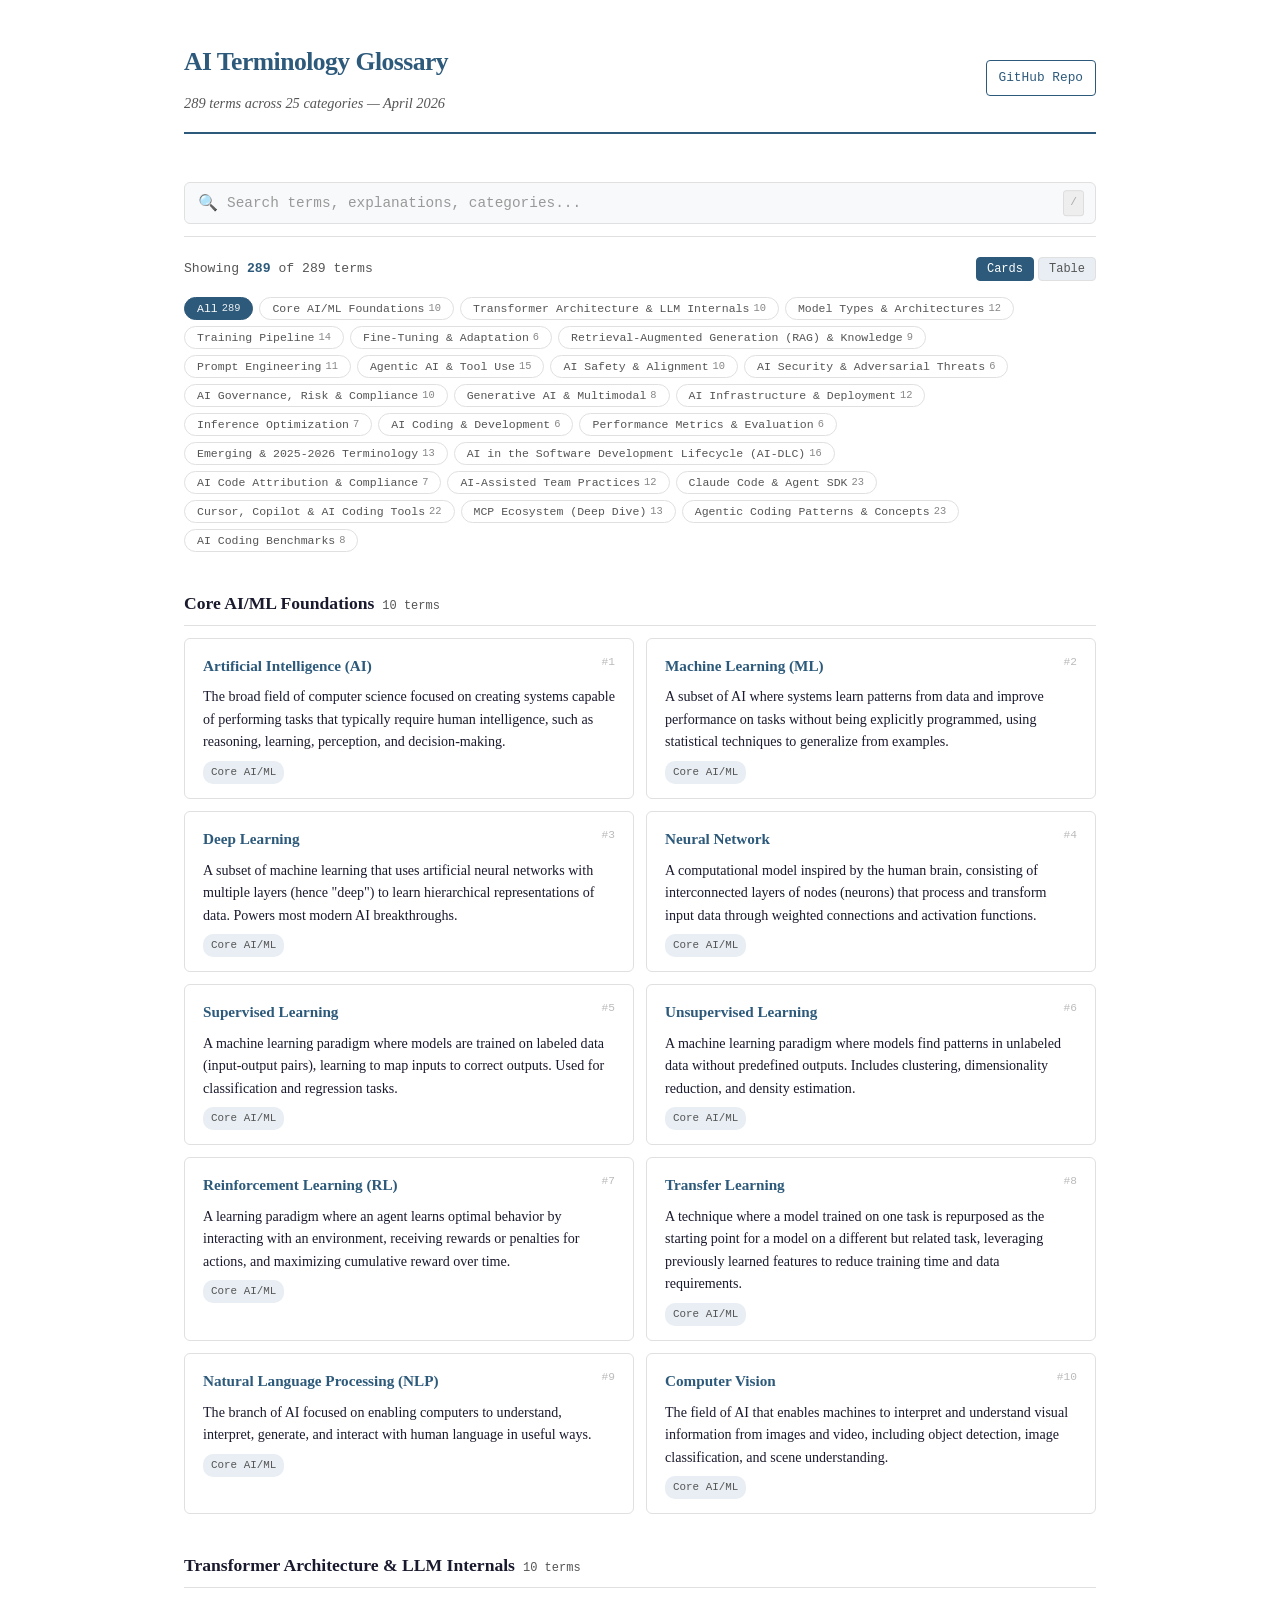
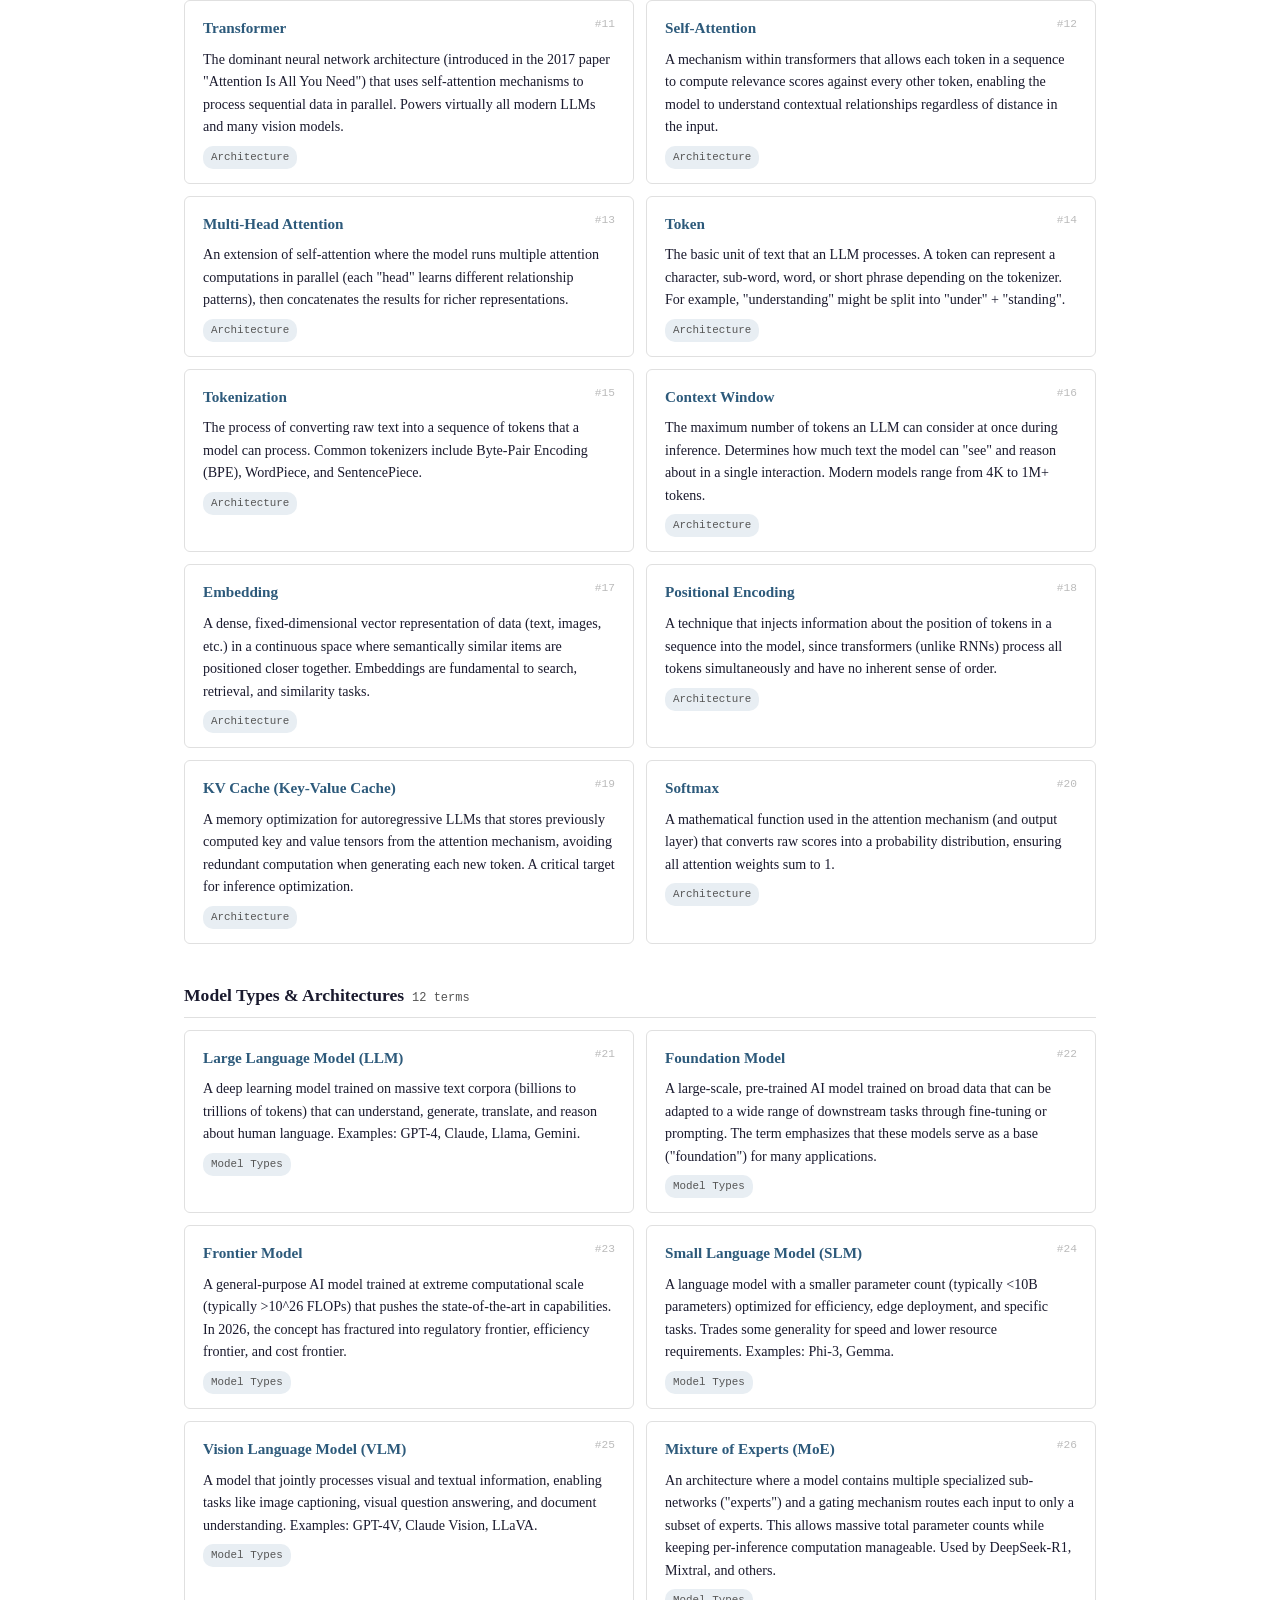
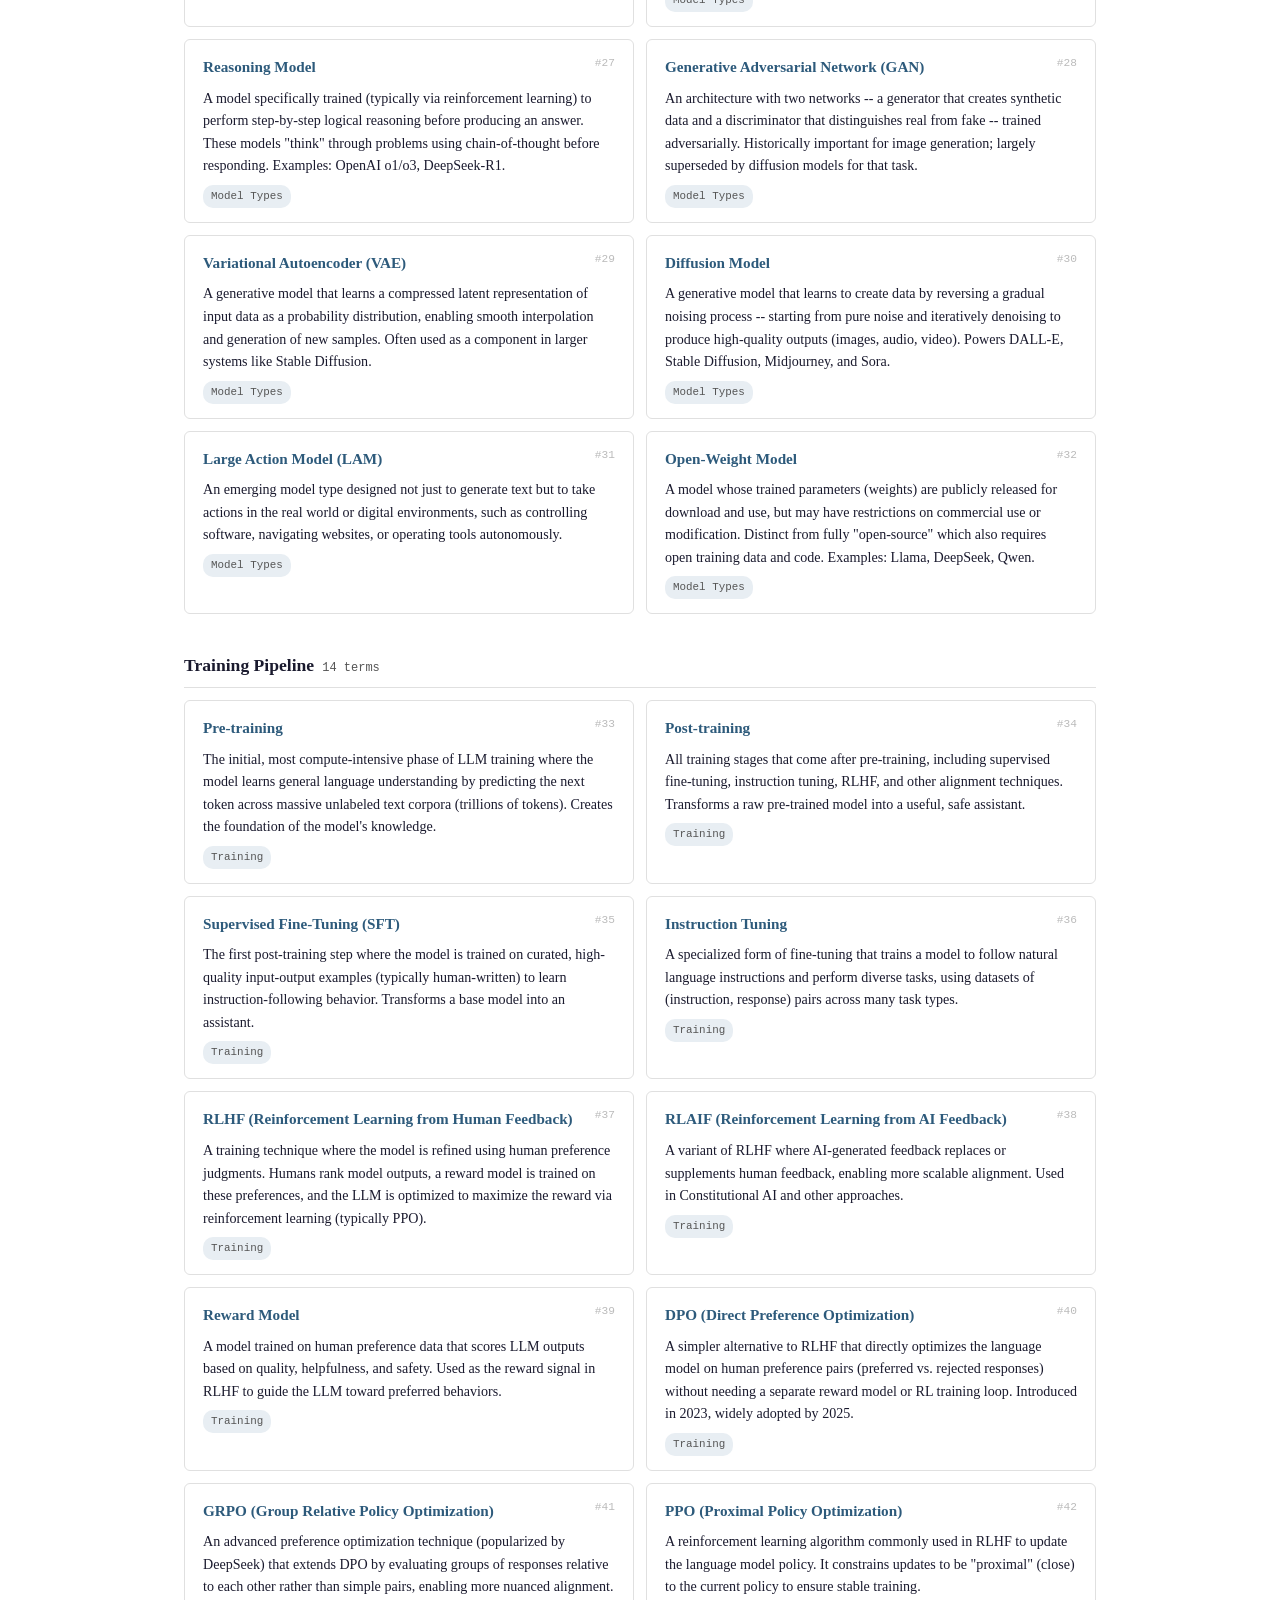
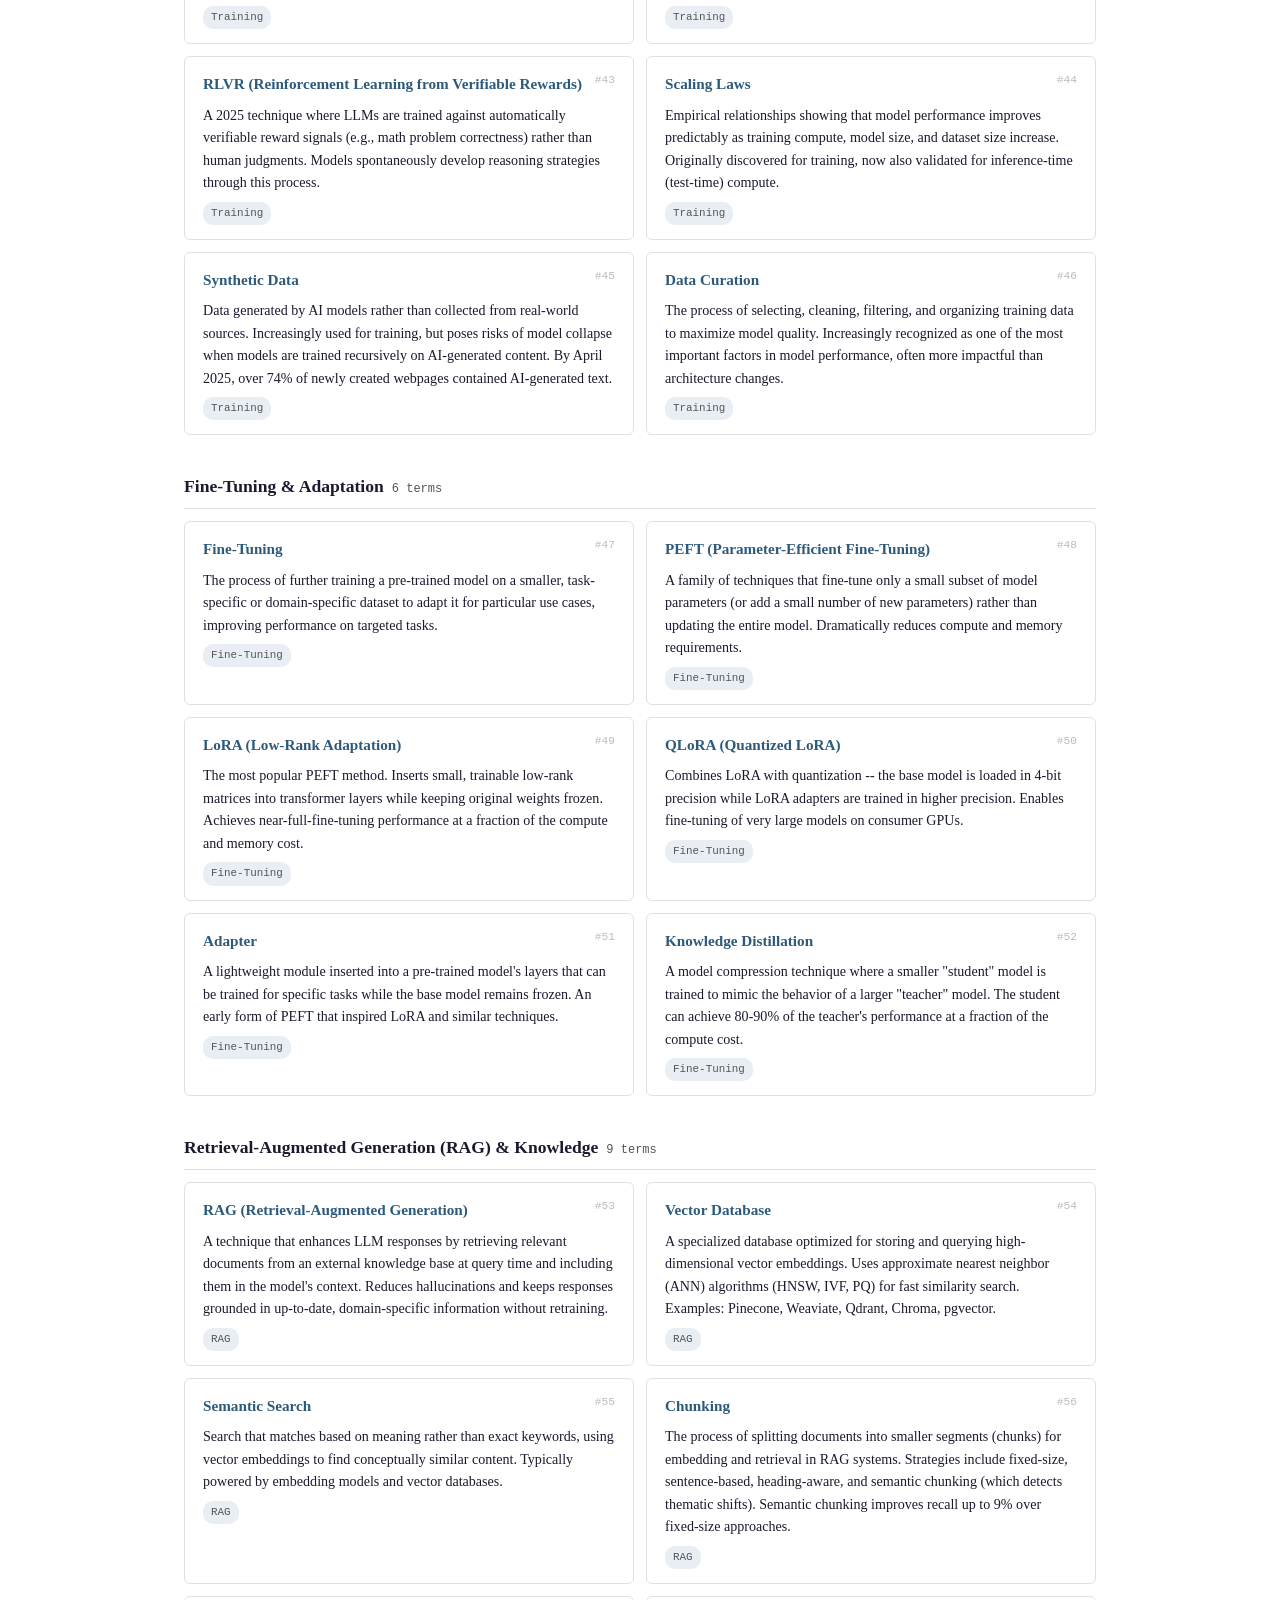
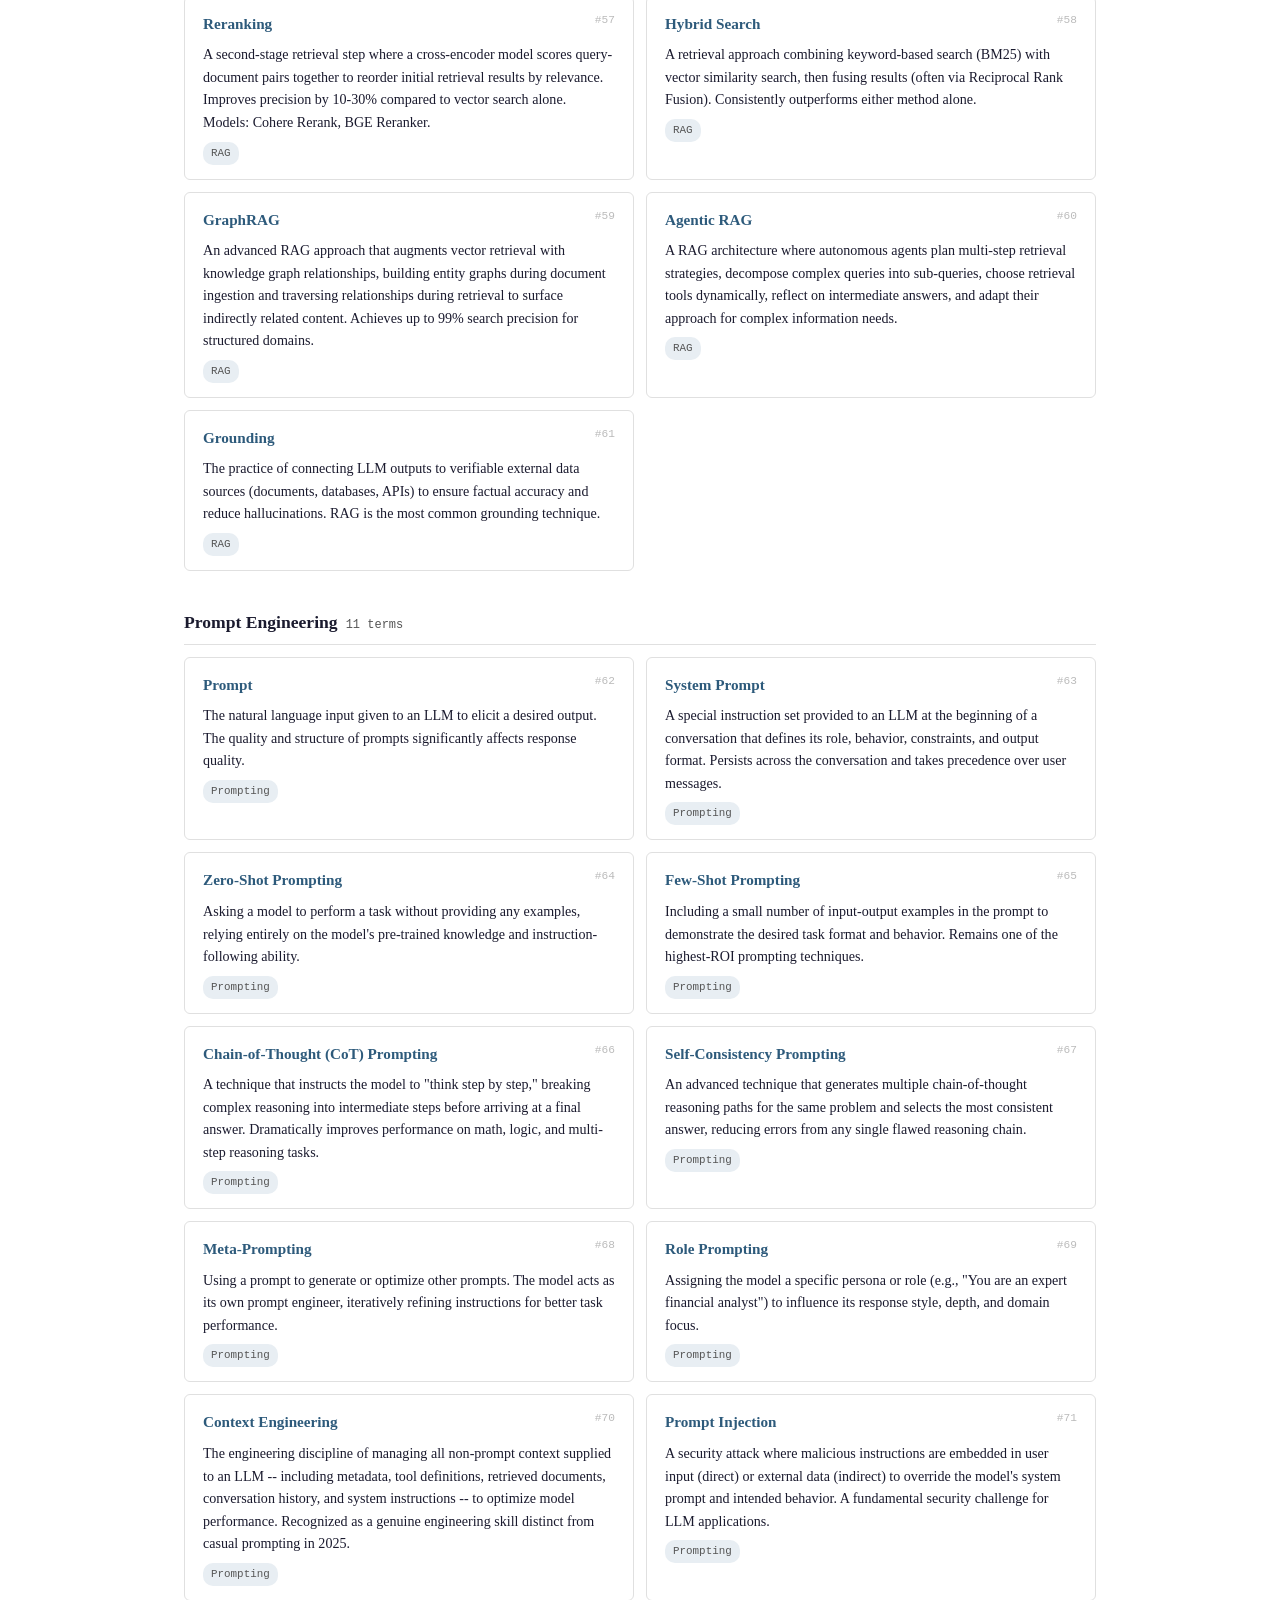
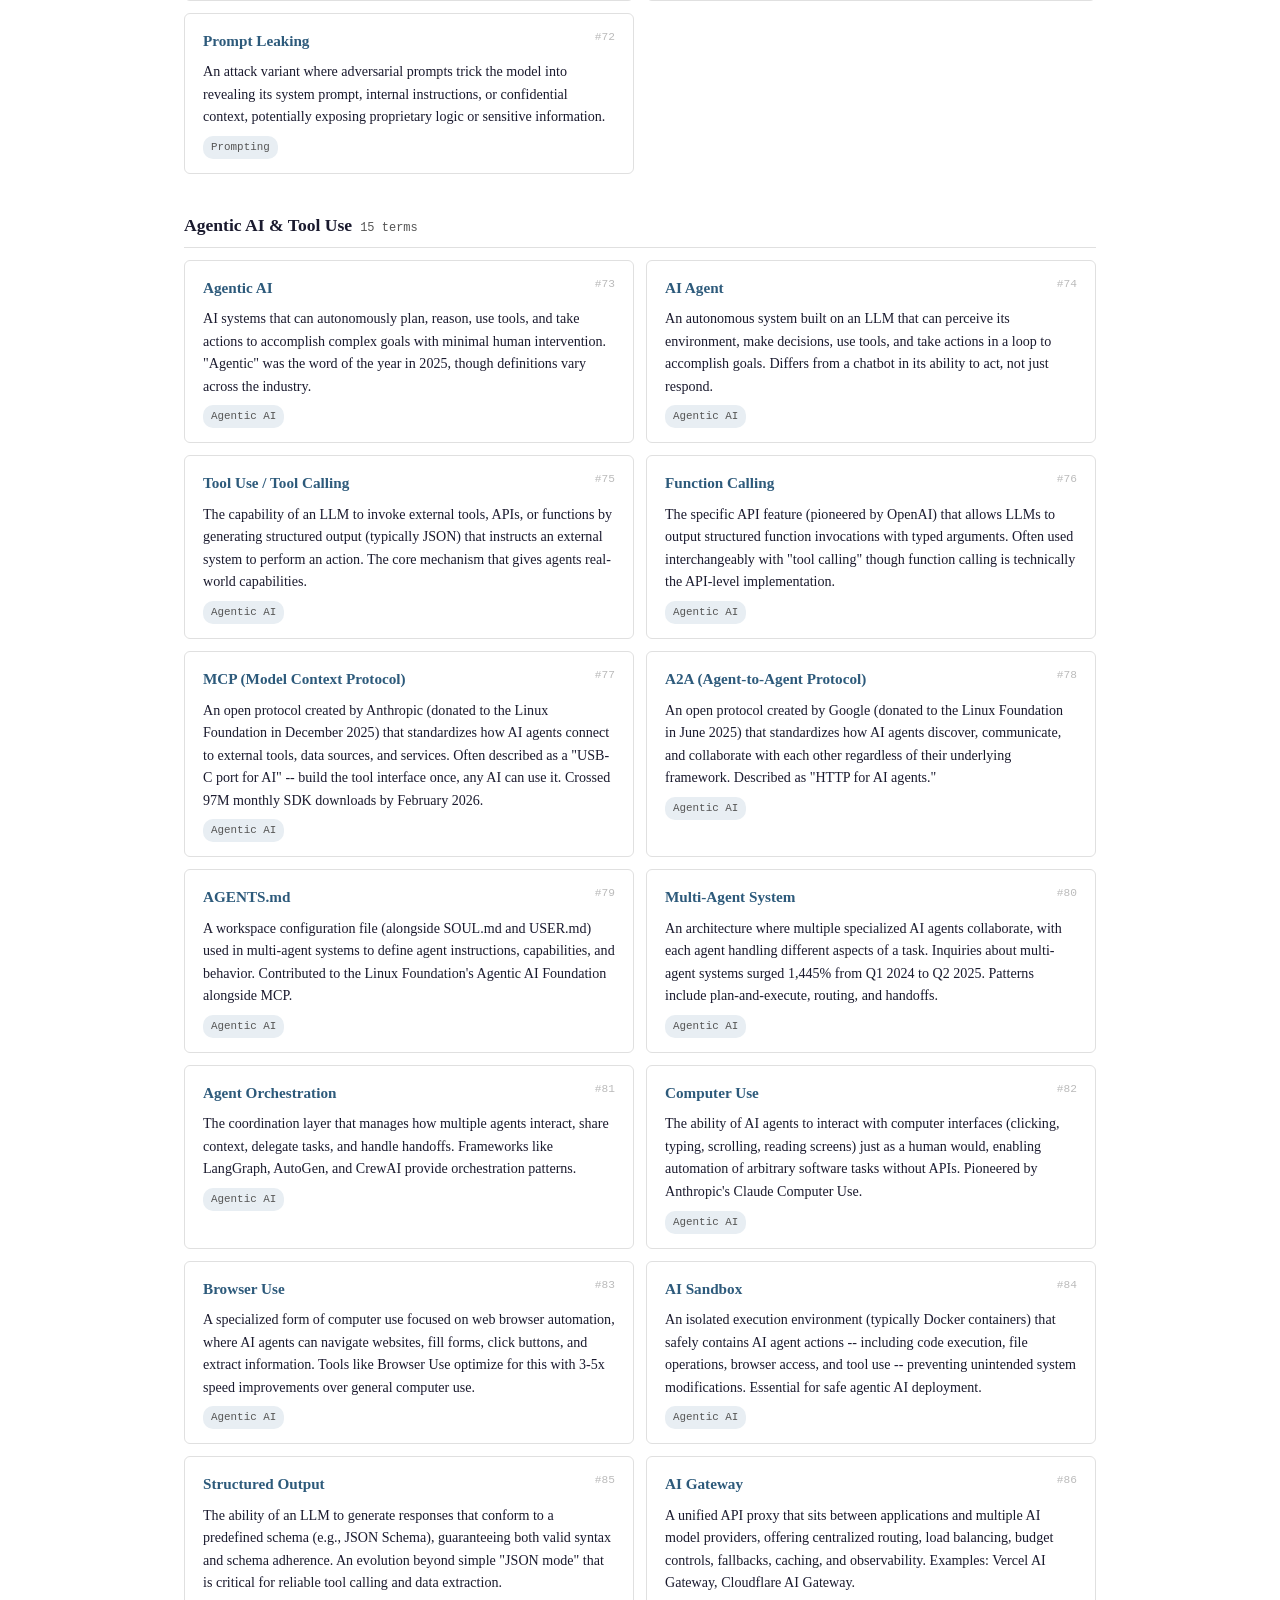
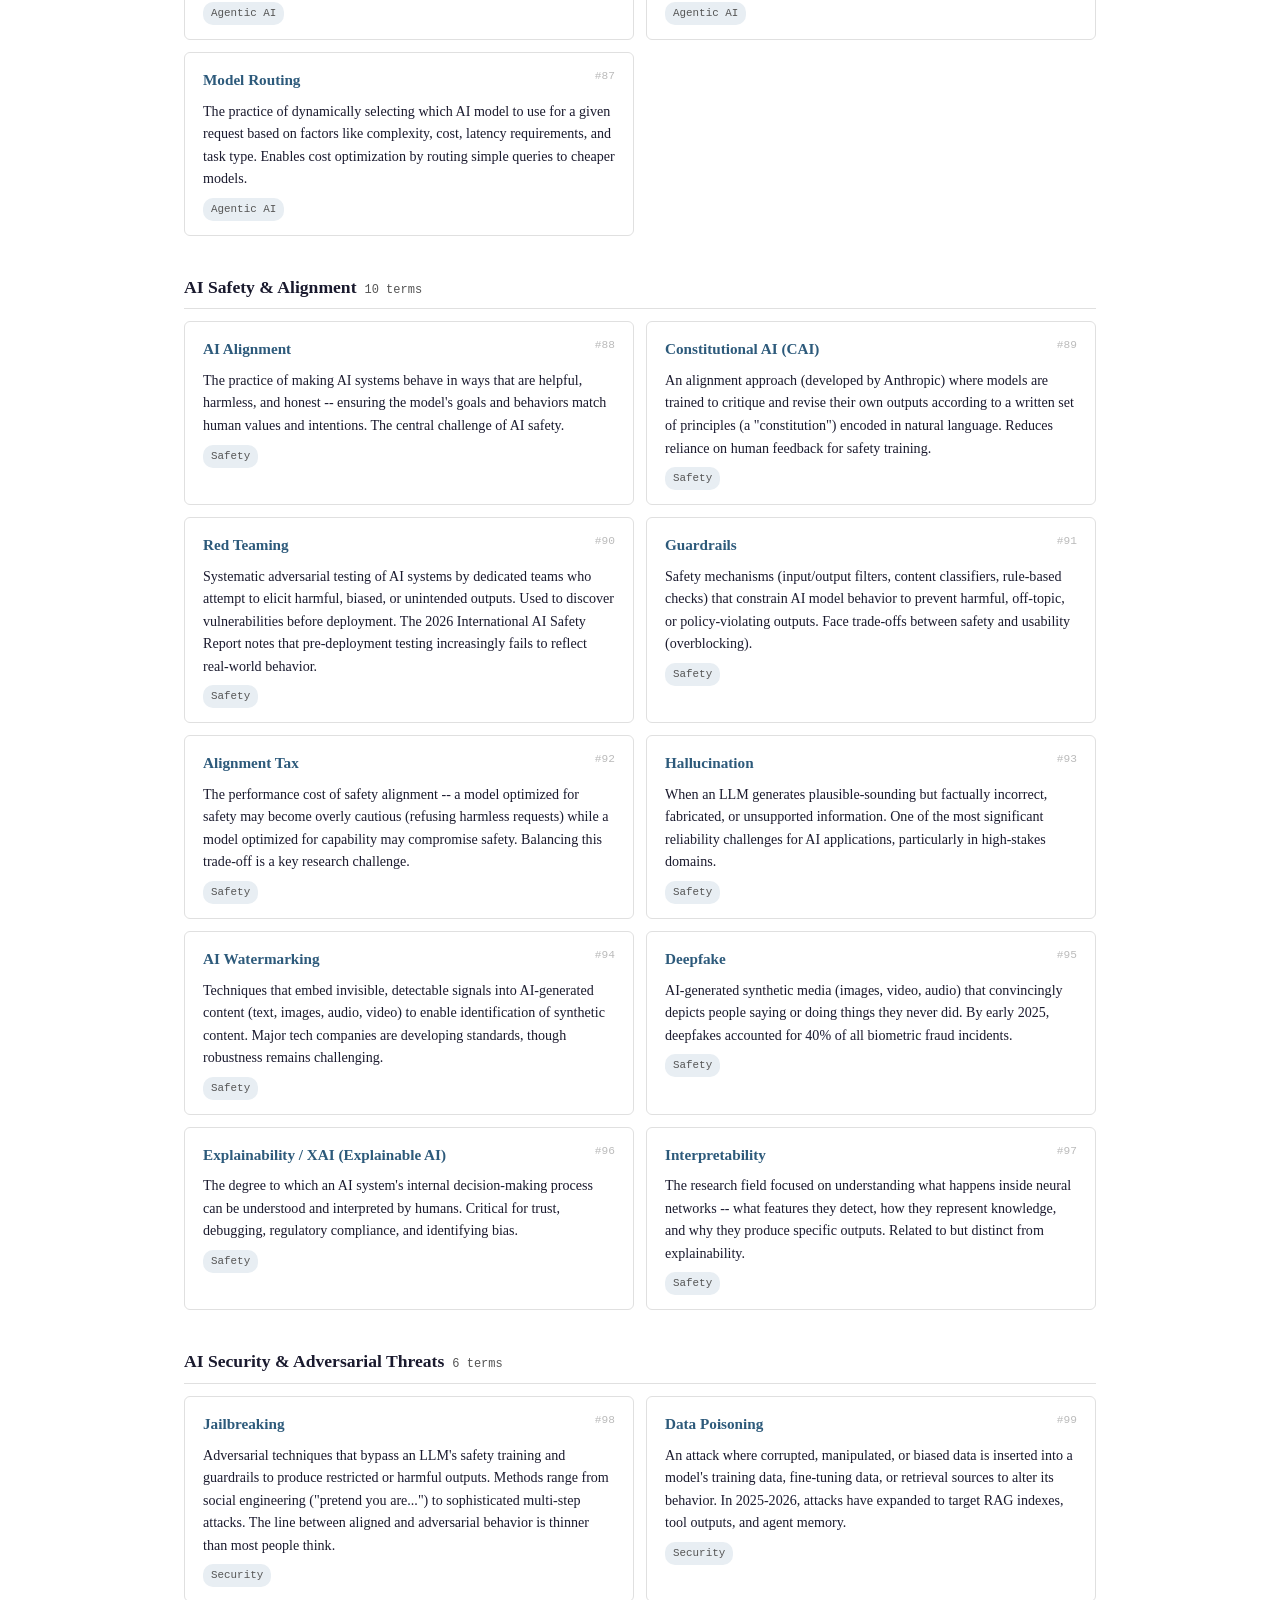
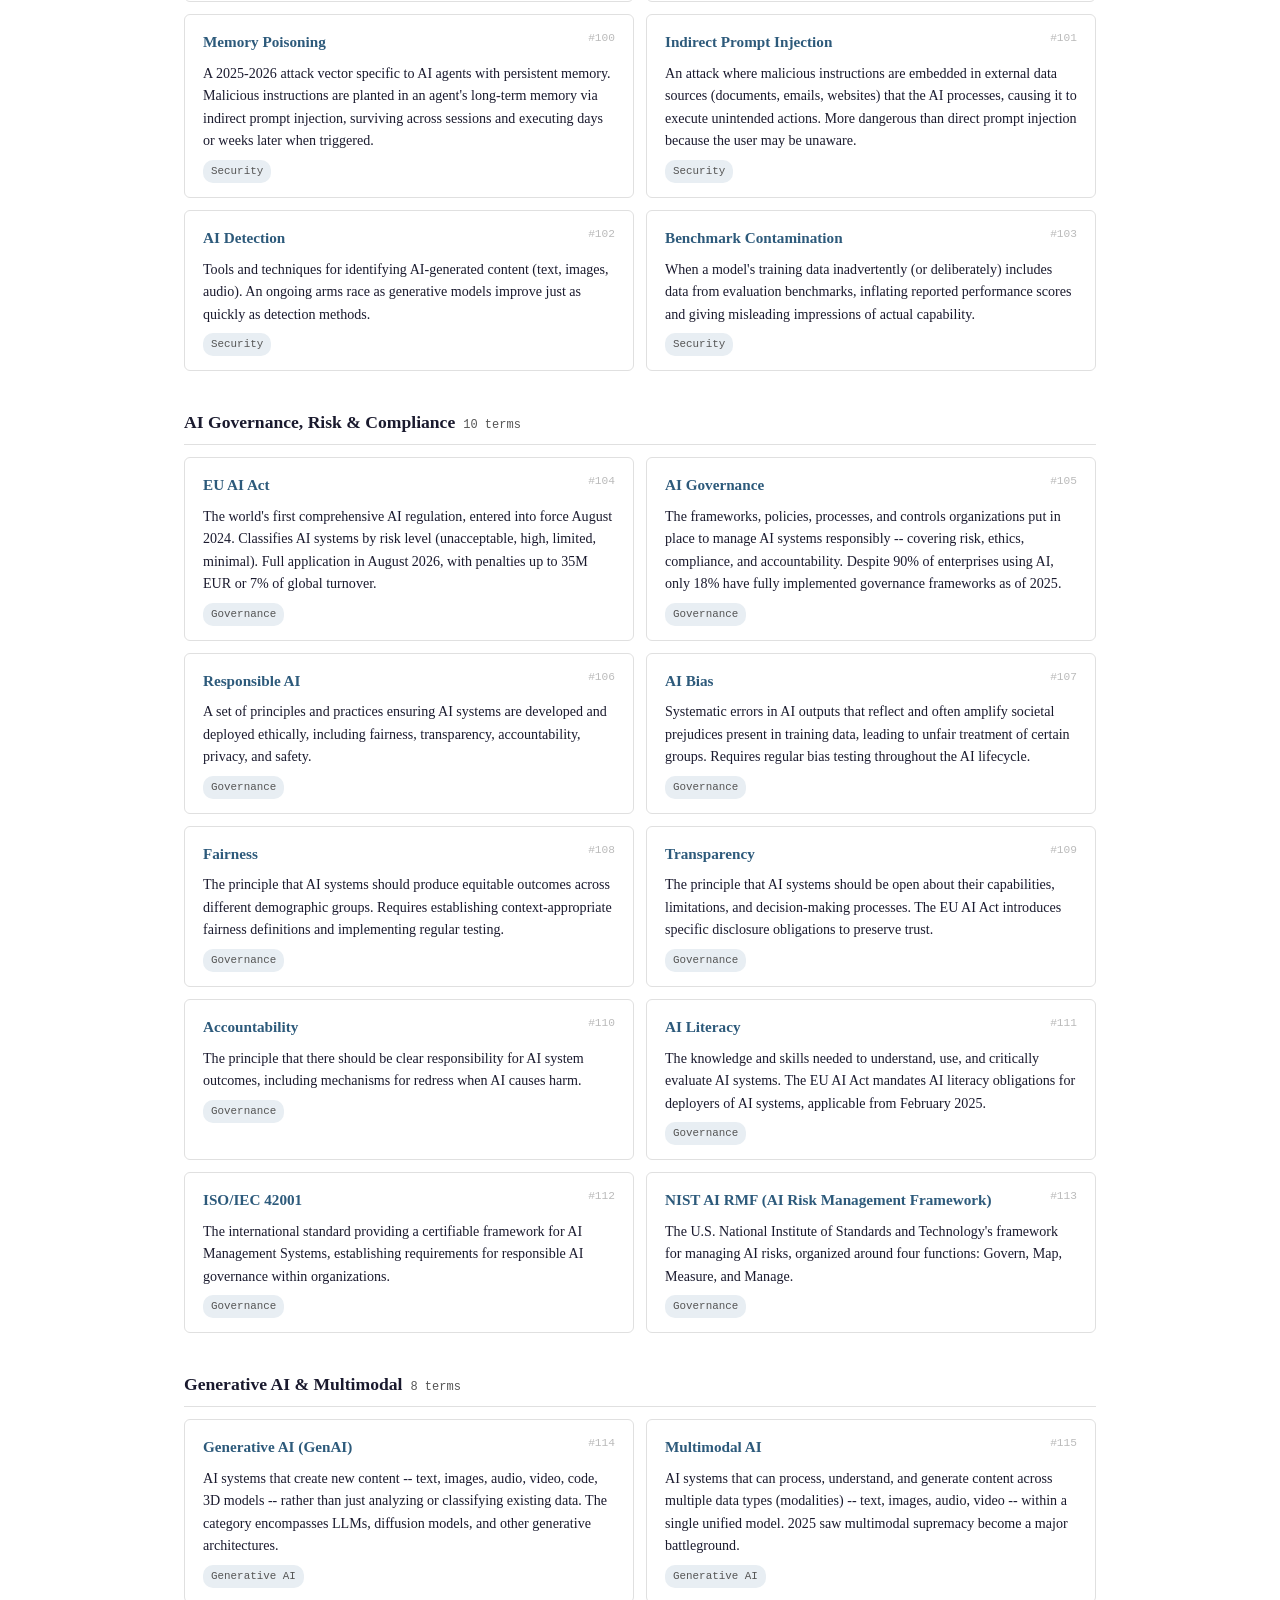
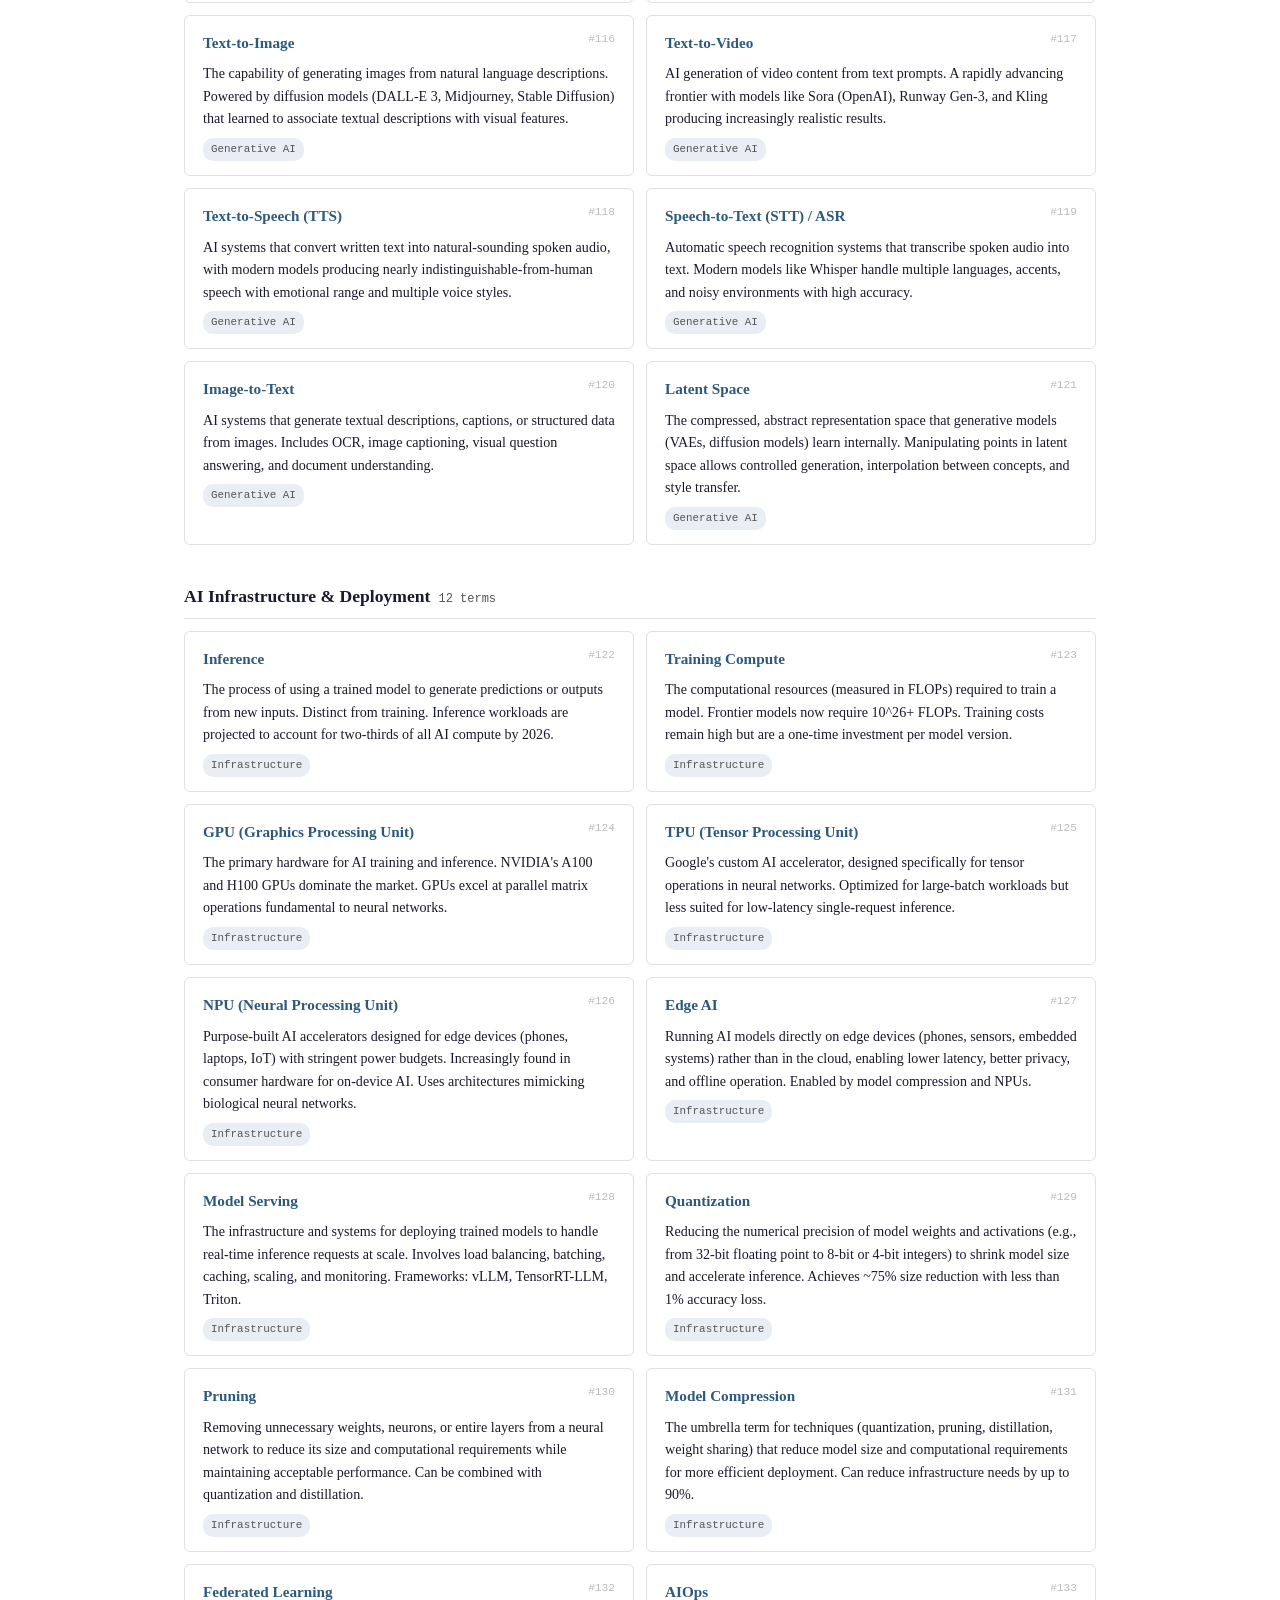
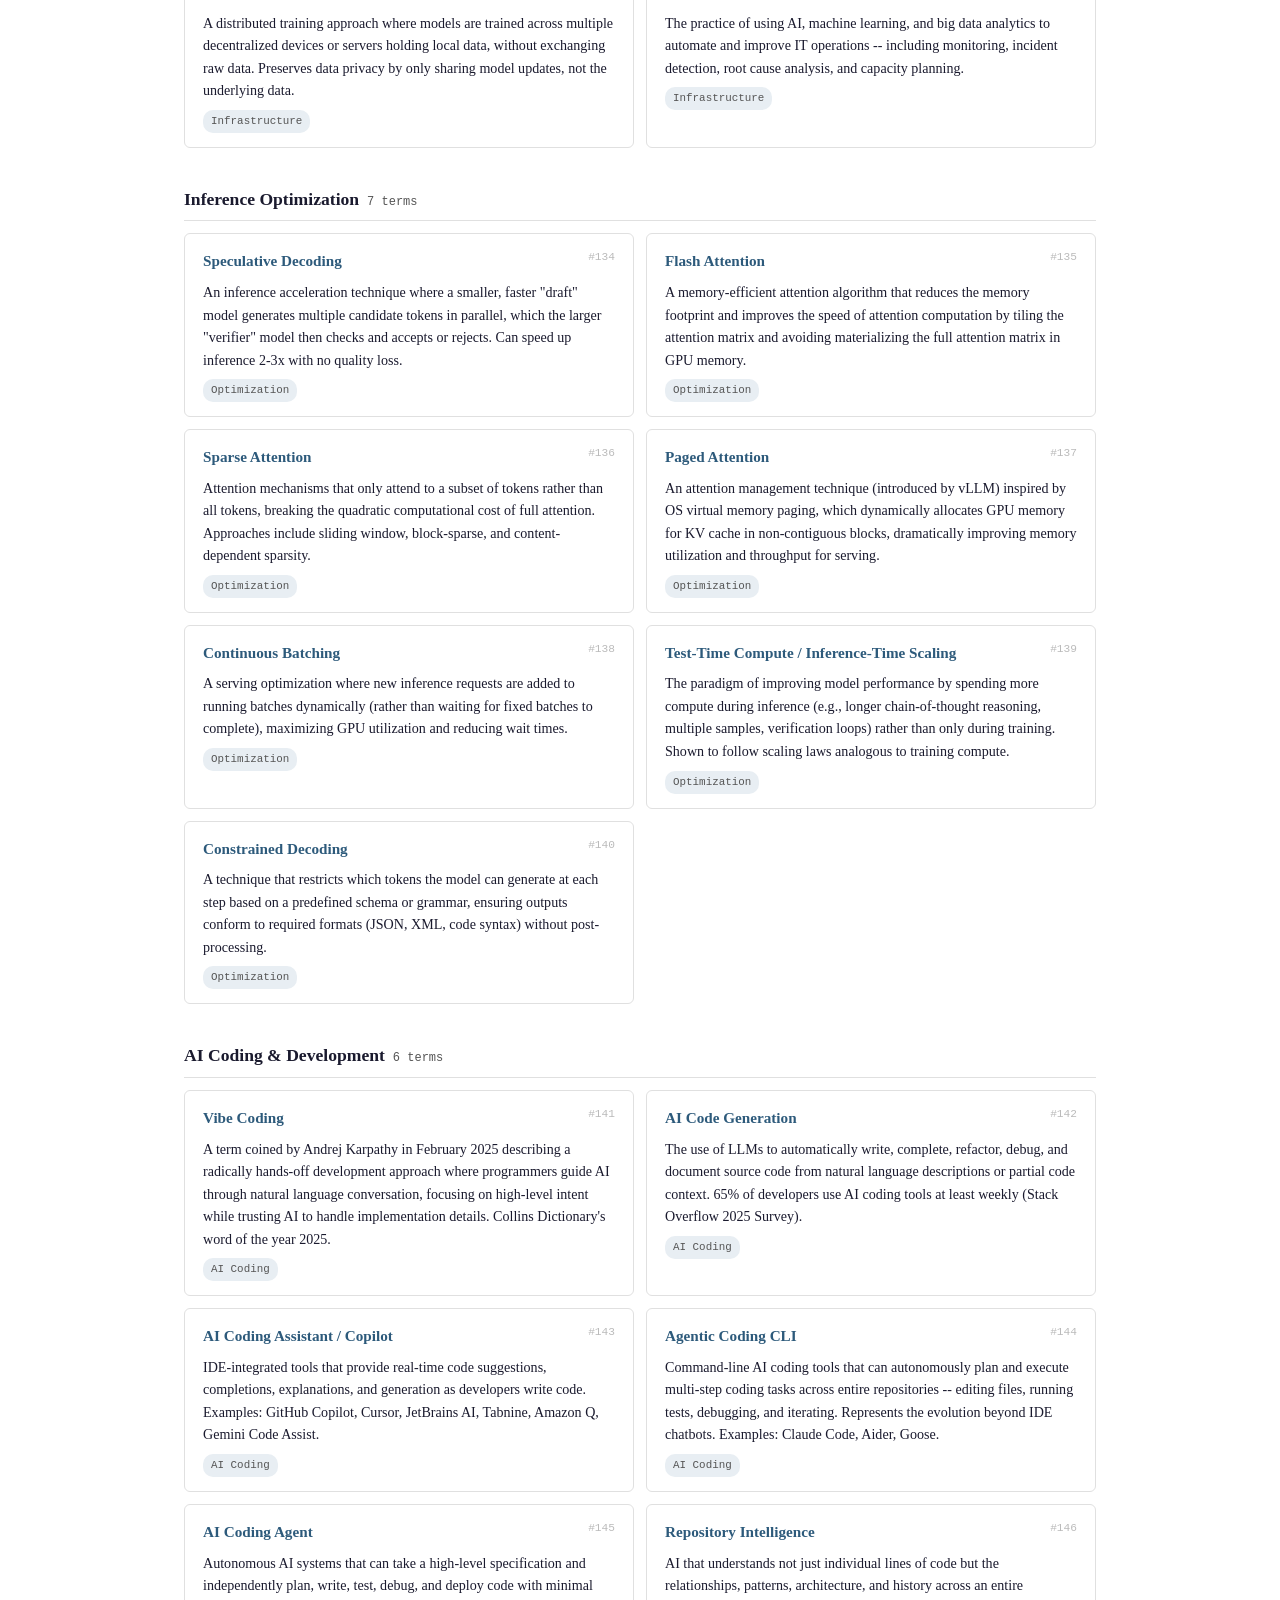
==== commit 2a3eed04: "Add GitHub repo link to glossary header" ====
--- a/ai/glossary.html
+++ b/ai/glossary.html
@@ -36,6 +36,24 @@
                 margin-bottom: 32px;
                 border-bottom: 2px solid var(--accent);
                 padding-bottom: 16px;
+                display: flex;
+                justify-content: space-between;
+                align-items: center;
+            }
+            .repo-link {
+                font-family: "Menlo", "Consolas", monospace;
+                font-size: 0.8rem;
+                color: var(--accent);
+                text-decoration: none;
+                border: 1px solid var(--accent);
+                padding: 6px 12px;
+                border-radius: 4px;
+                transition: background 0.2s, color 0.2s;
+                white-space: nowrap;
+            }
+            .repo-link:hover {
+                background: var(--accent);
+                color: #fff;
             }
             h1 {
                 font-size: 1.6rem;
@@ -369,10 +387,13 @@
     </head>
     <body>
         <header>
-            <h1>AI Terminology Glossary</h1>
-            <p class="subtitle">
-                289 terms across 25 categories &mdash; April 2026
-            </p>
+            <div>
+                <h1>AI Terminology Glossary</h1>
+                <p class="subtitle">
+                    289 terms across 25 categories &mdash; April 2026
+                </p>
+            </div>
+            <a href="https://github.com/ThibautBaissac/rails_ai_agents" class="repo-link" target="_blank" rel="noopener noreferrer">GitHub Repo</a>
         </header>
         <div class="search-container">
             <div class="search-box">
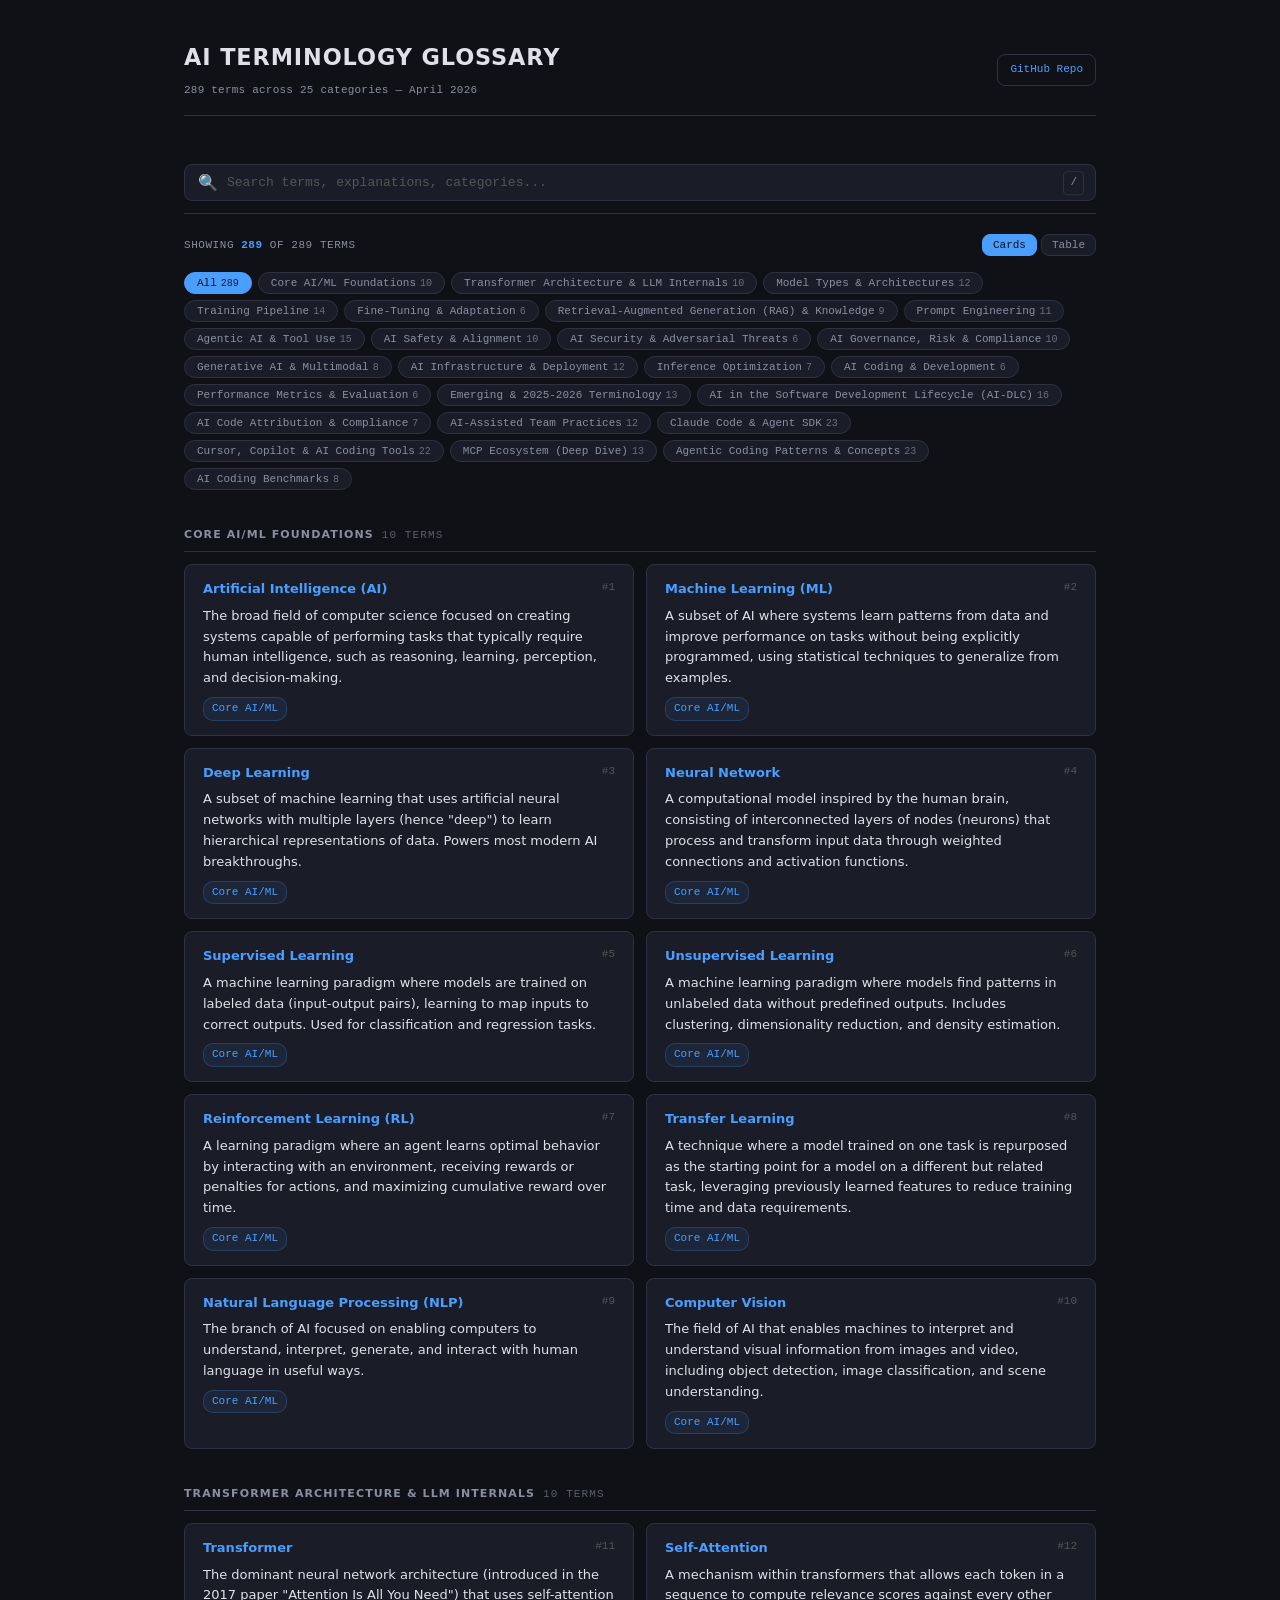
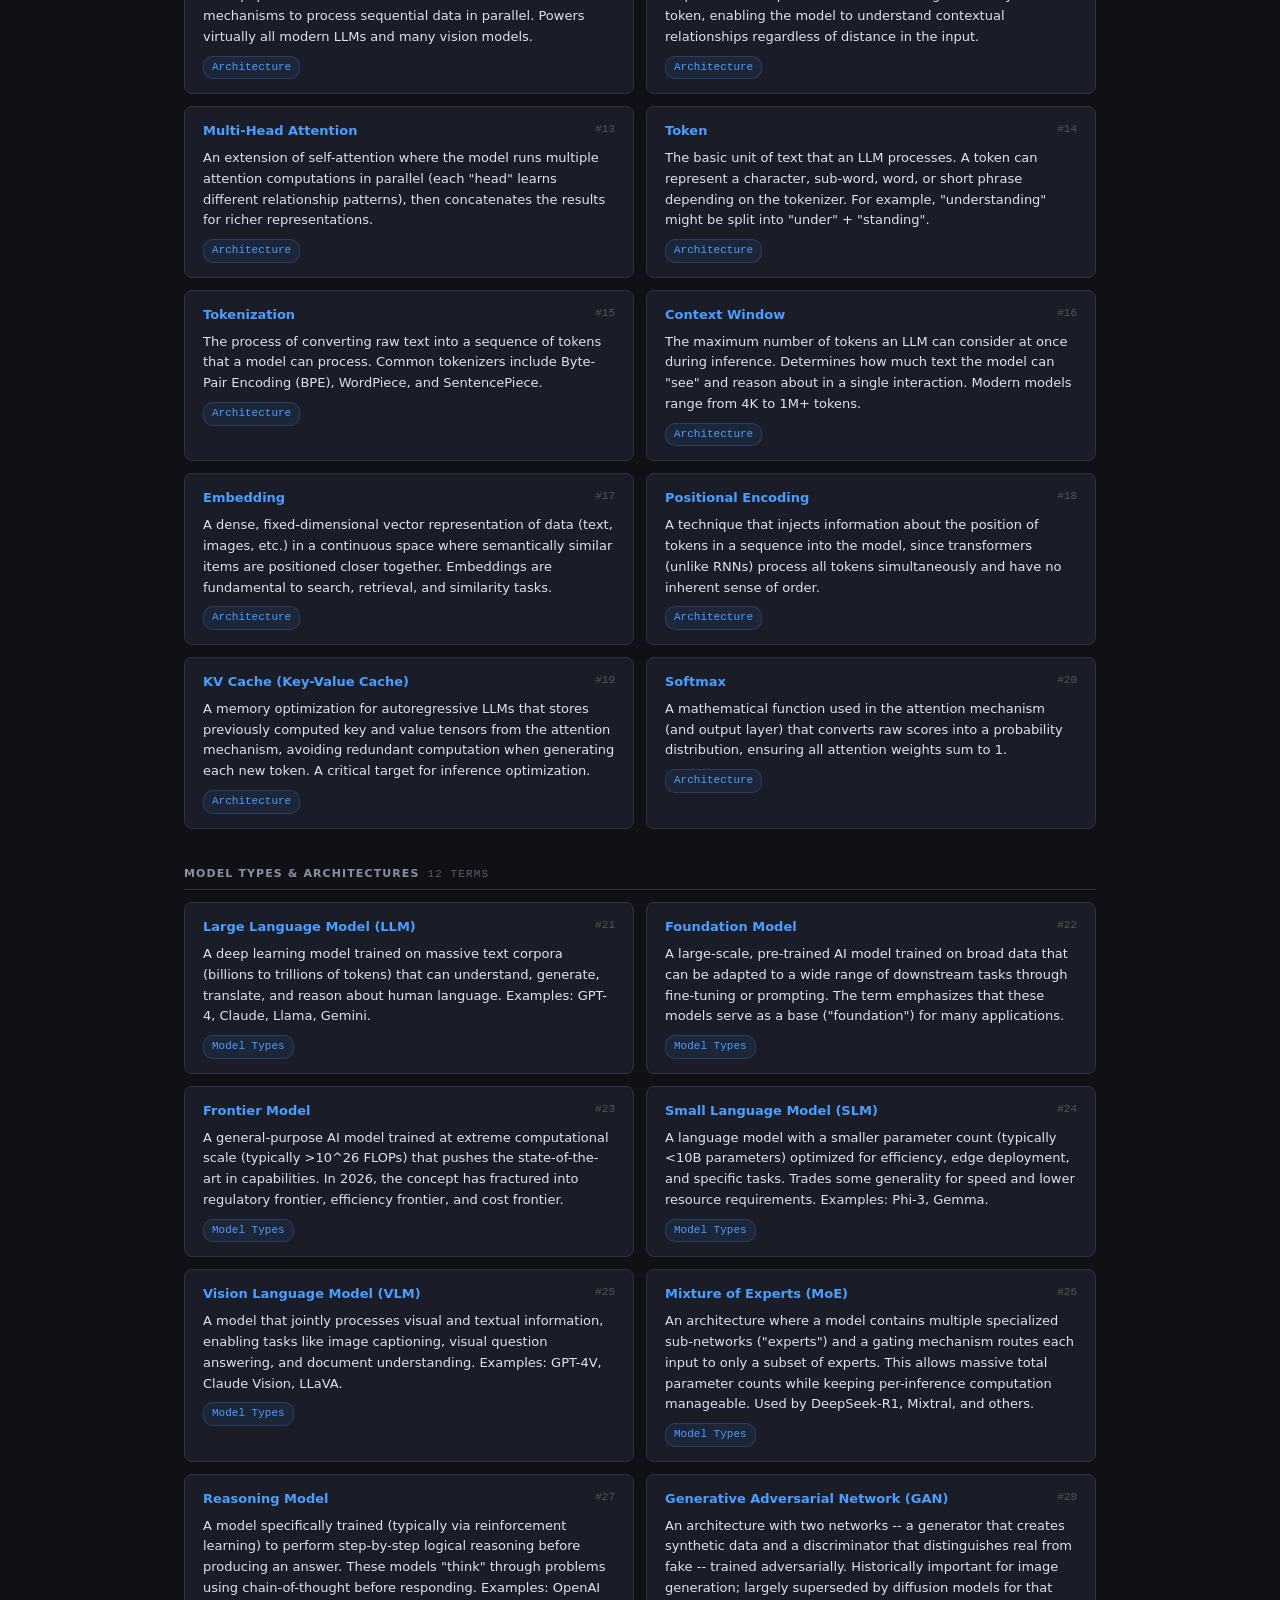
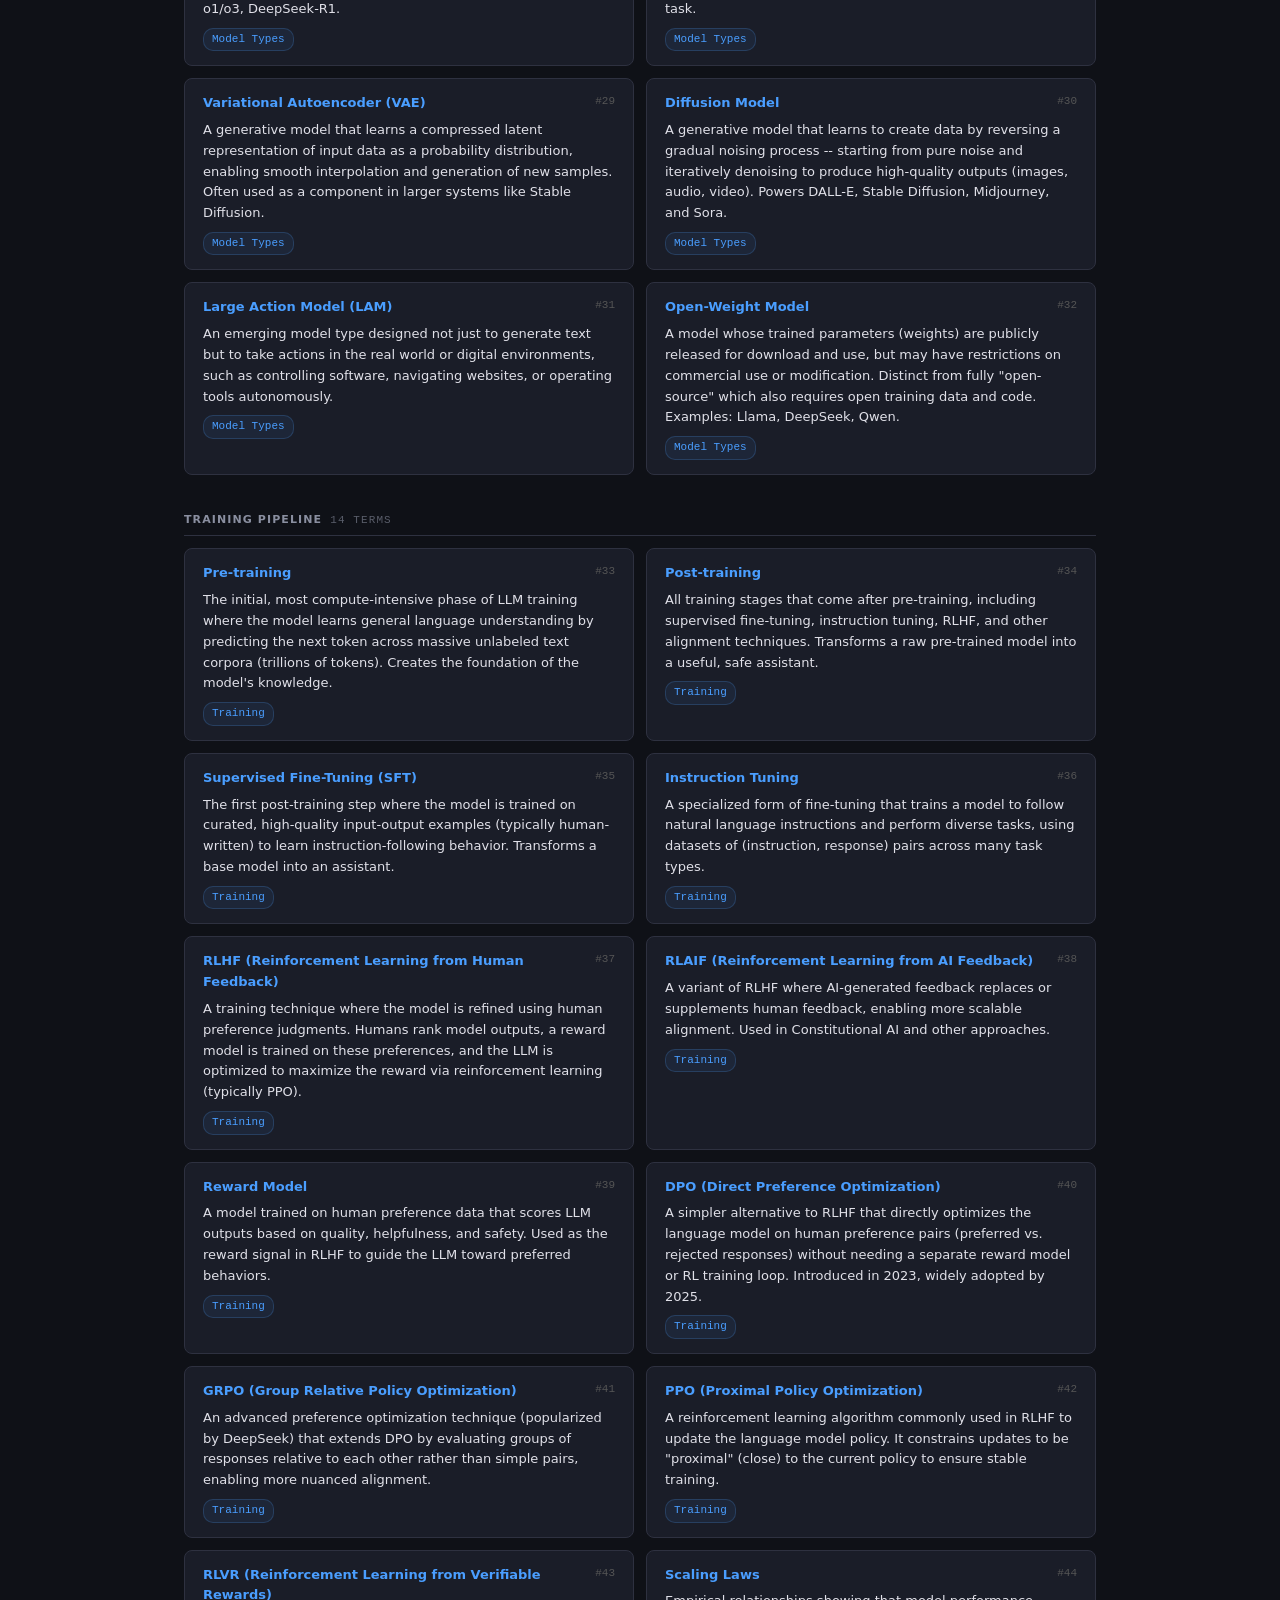
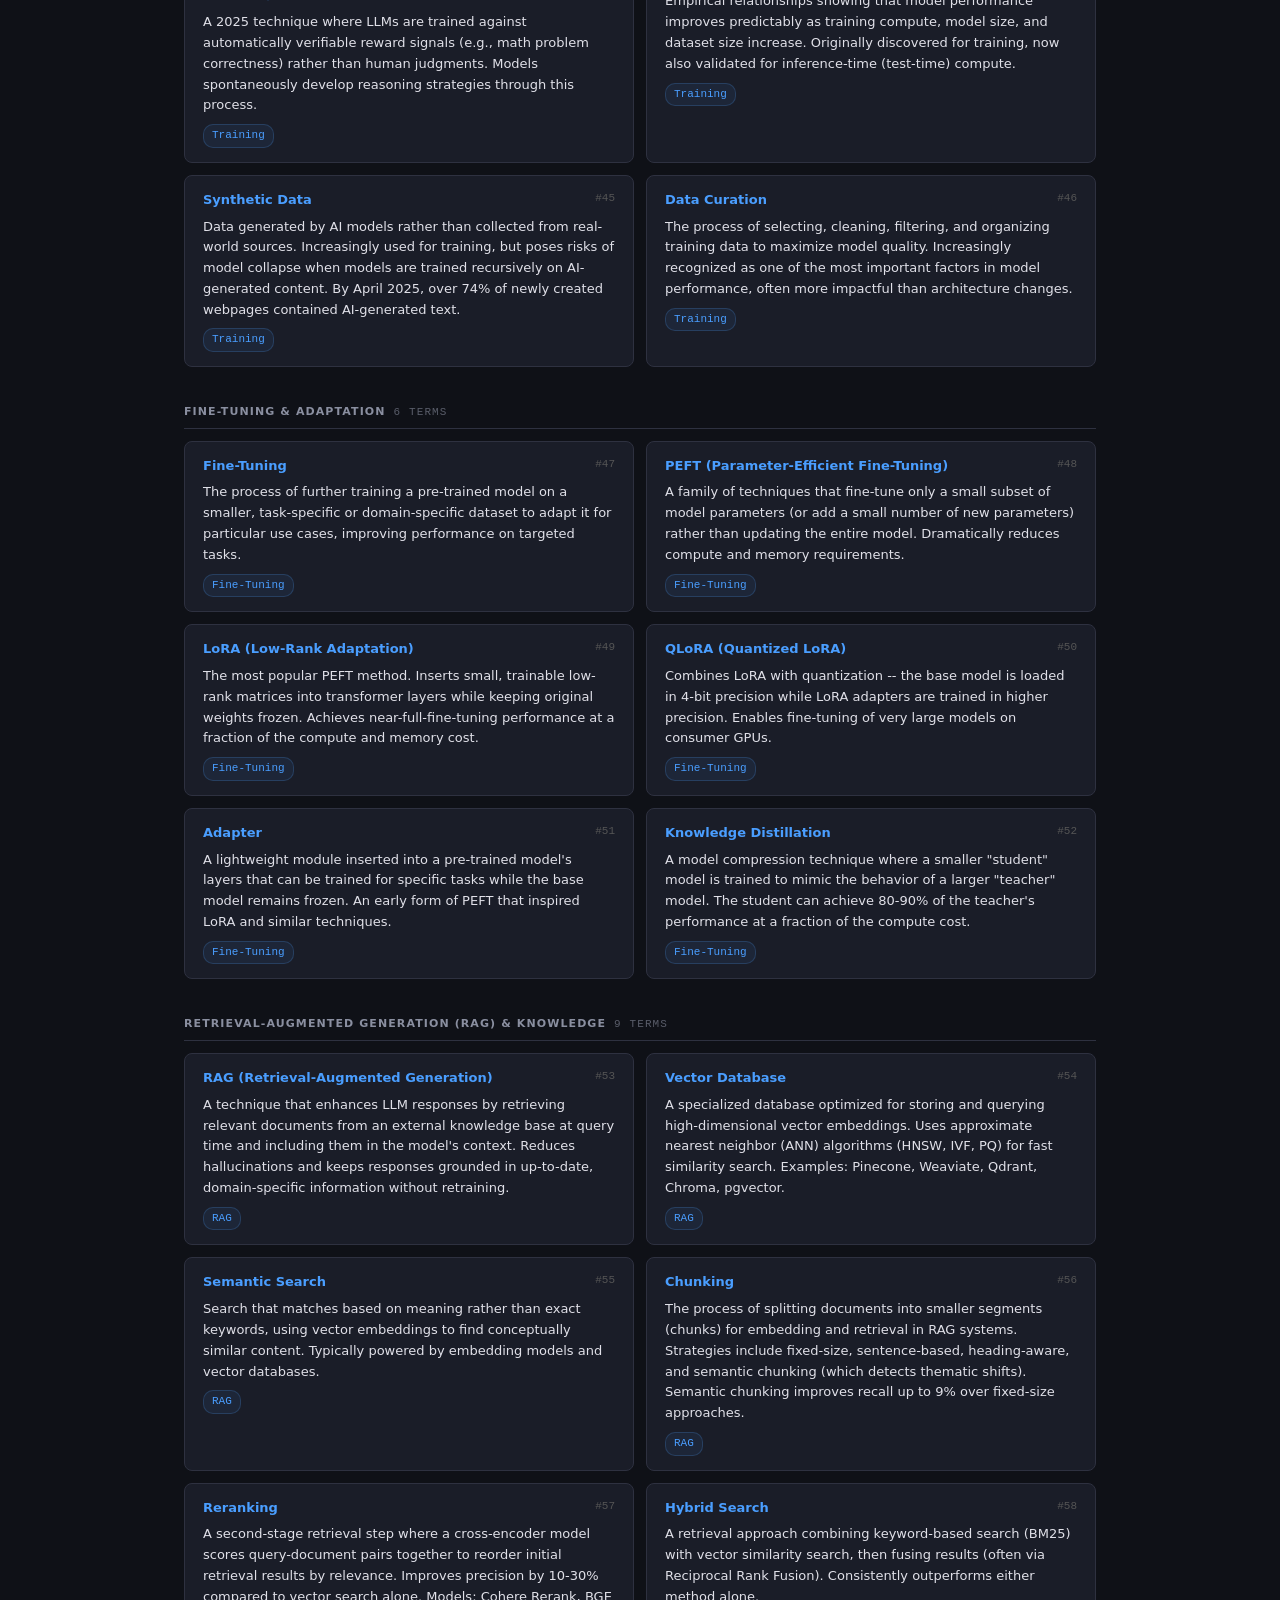
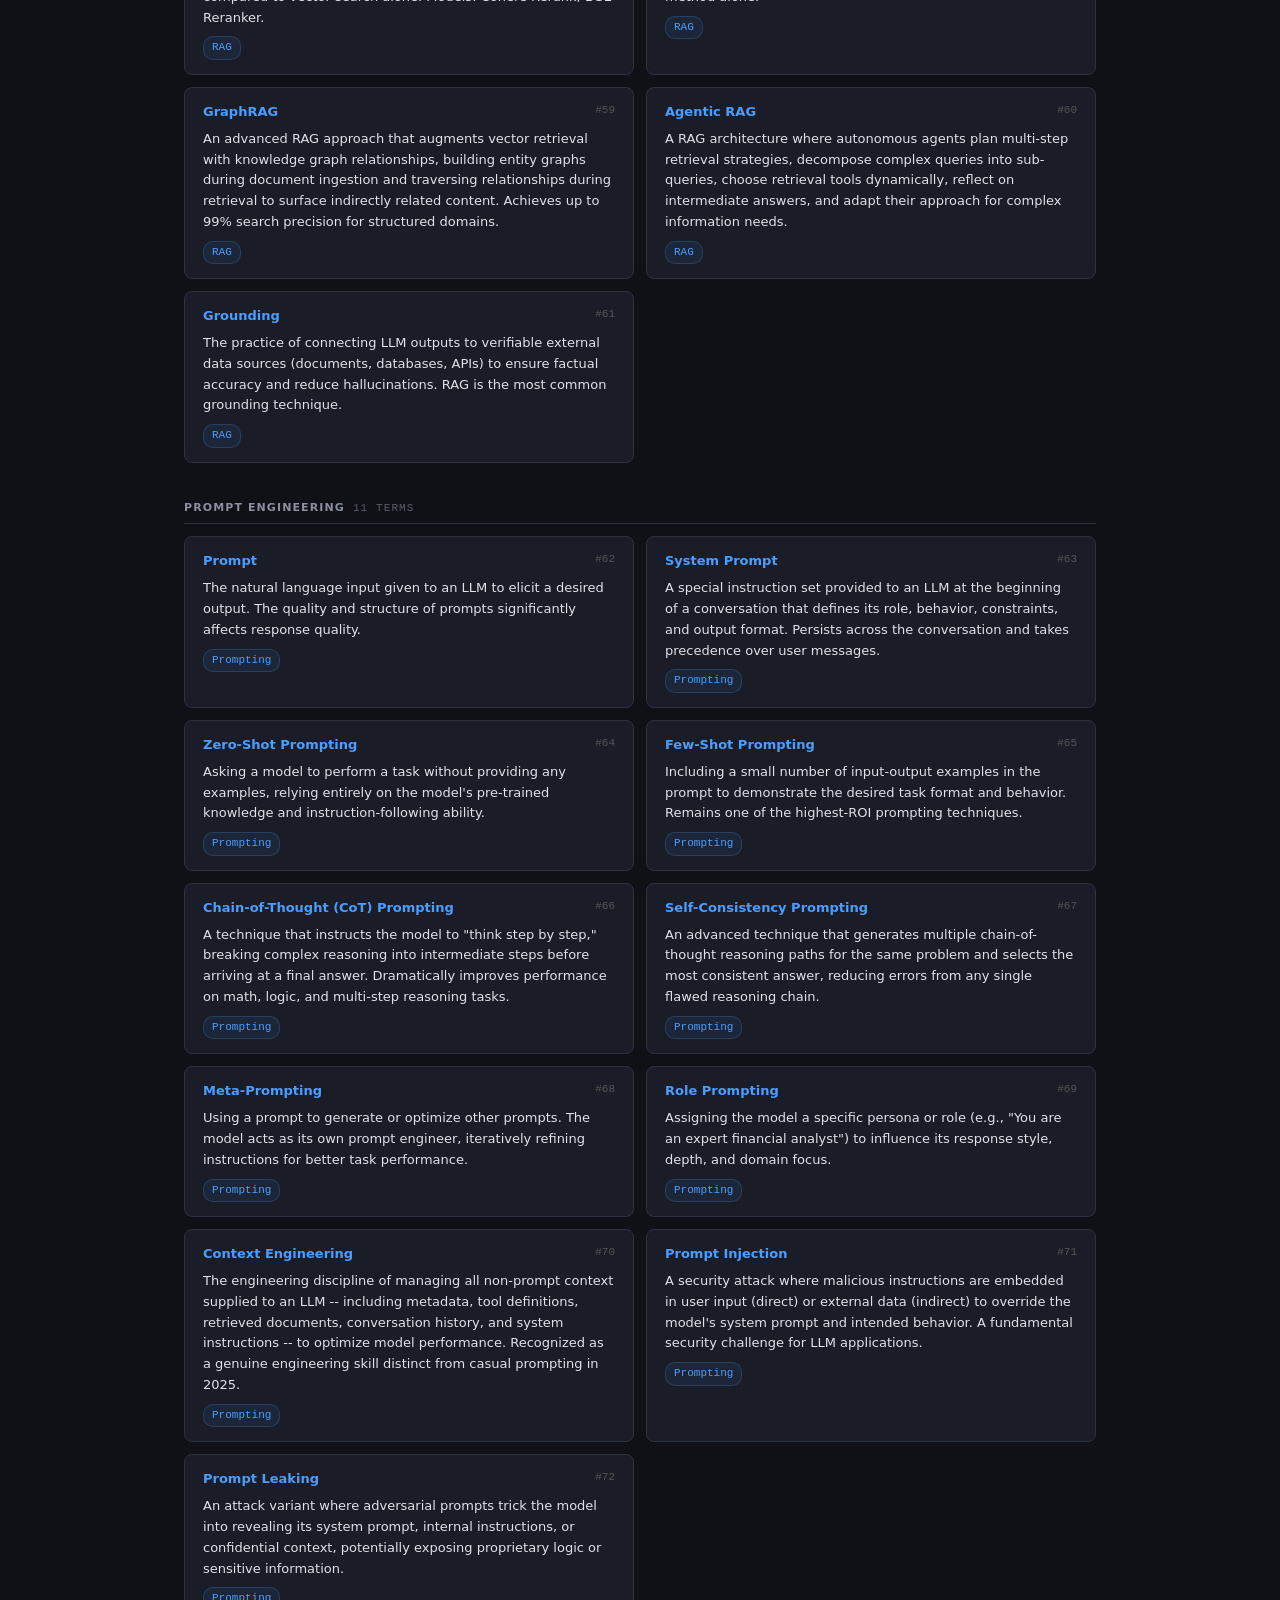
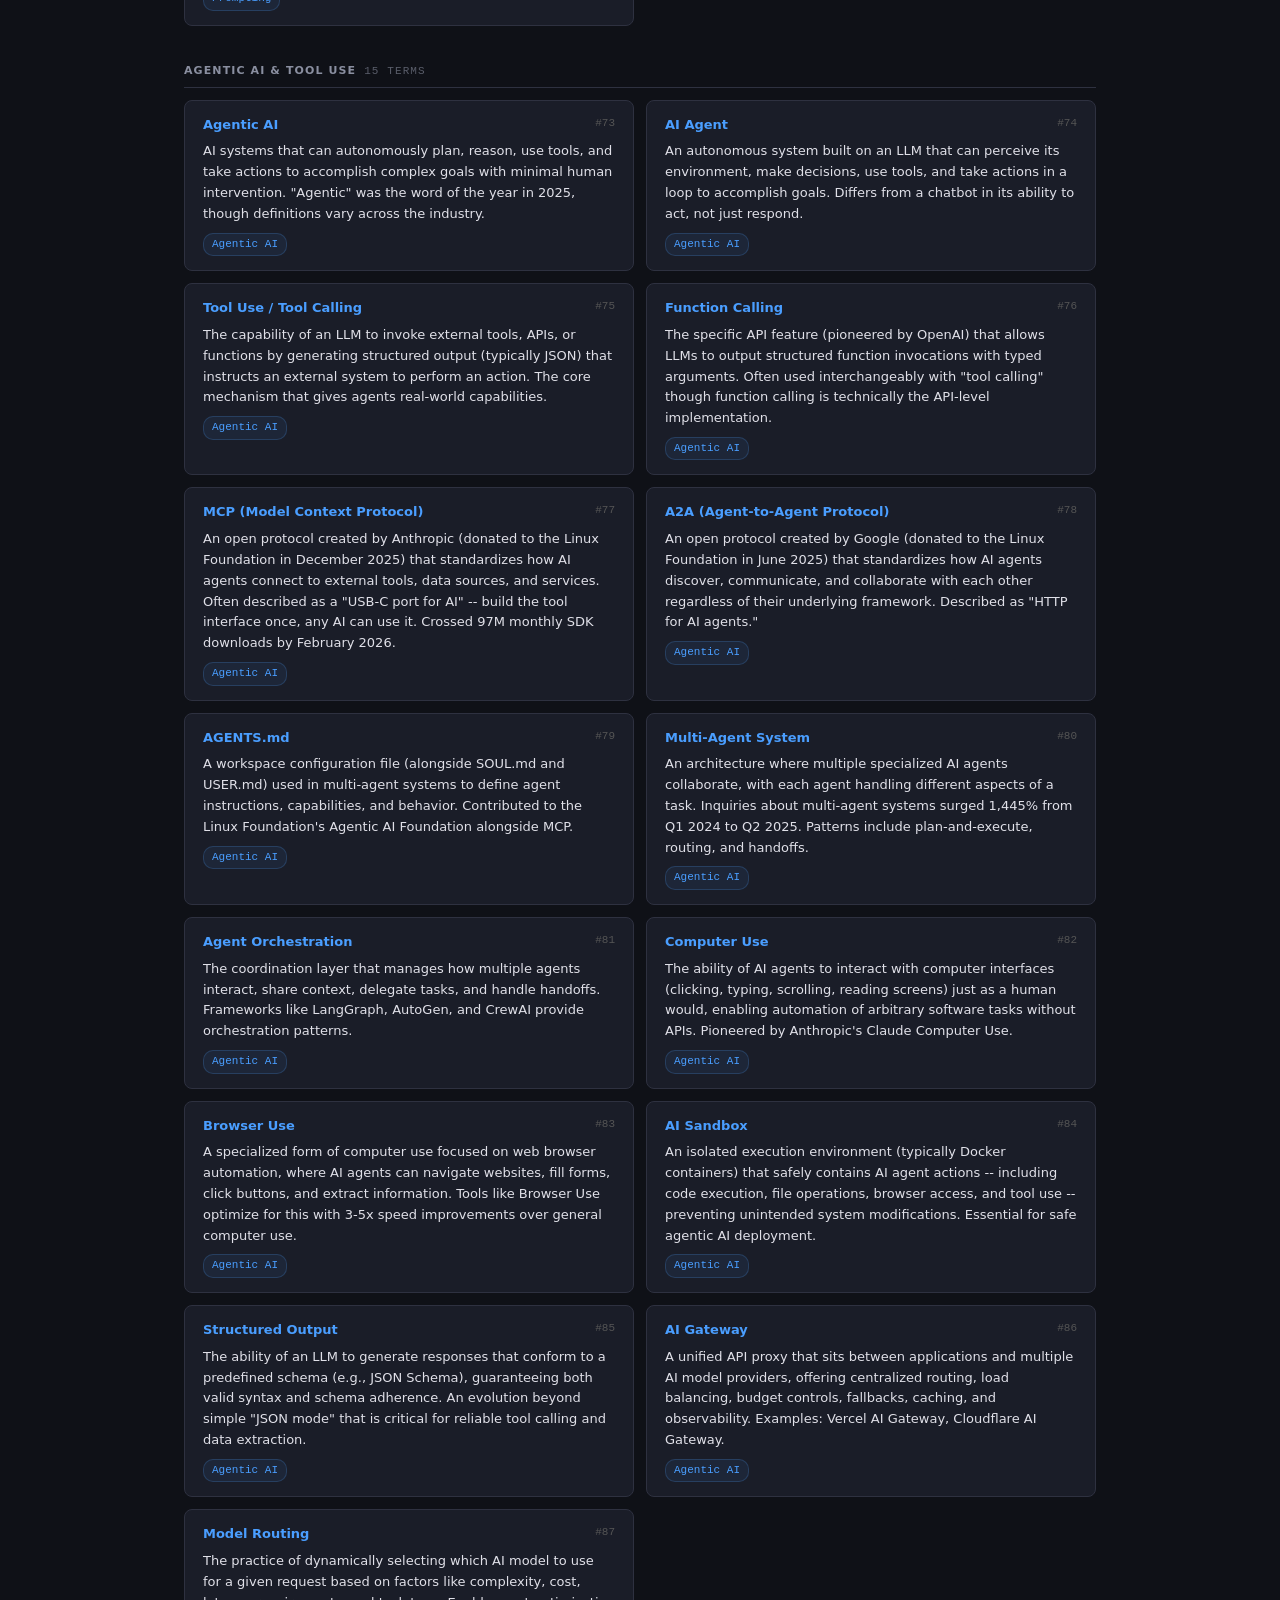
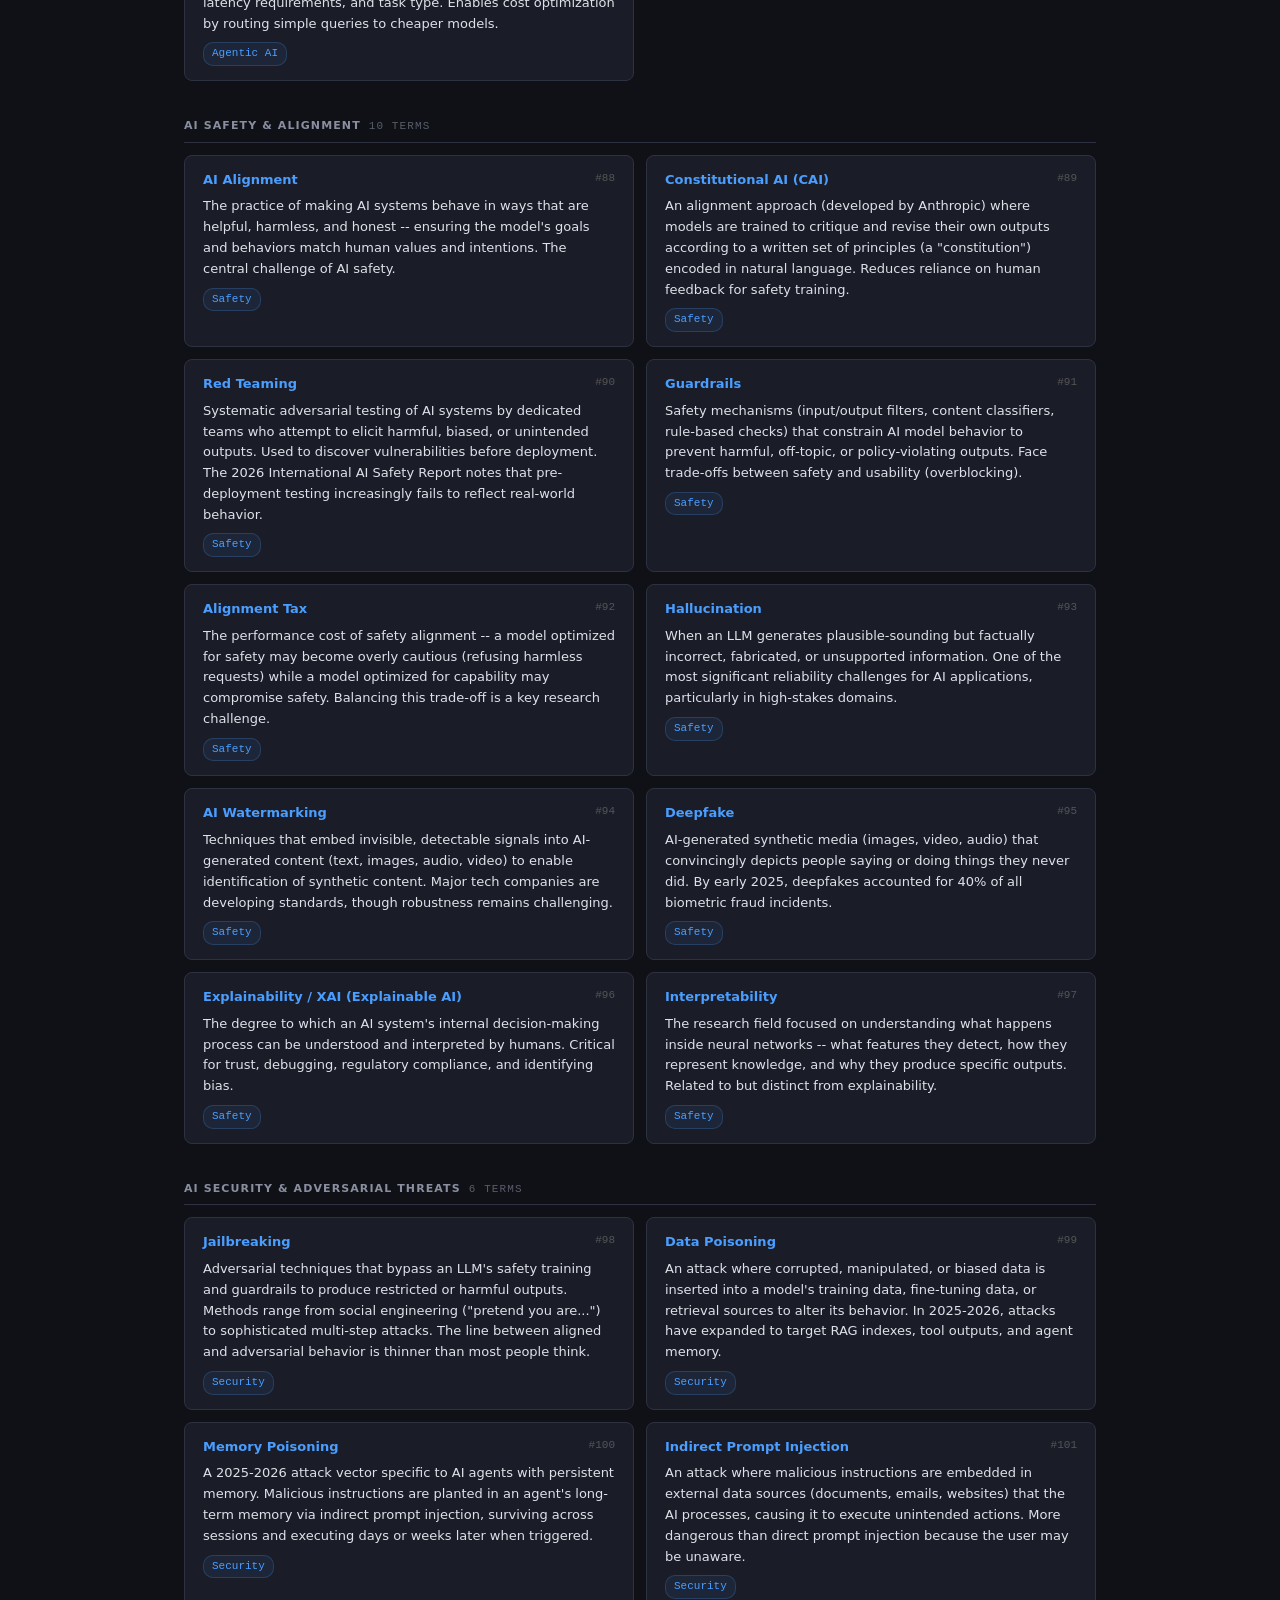
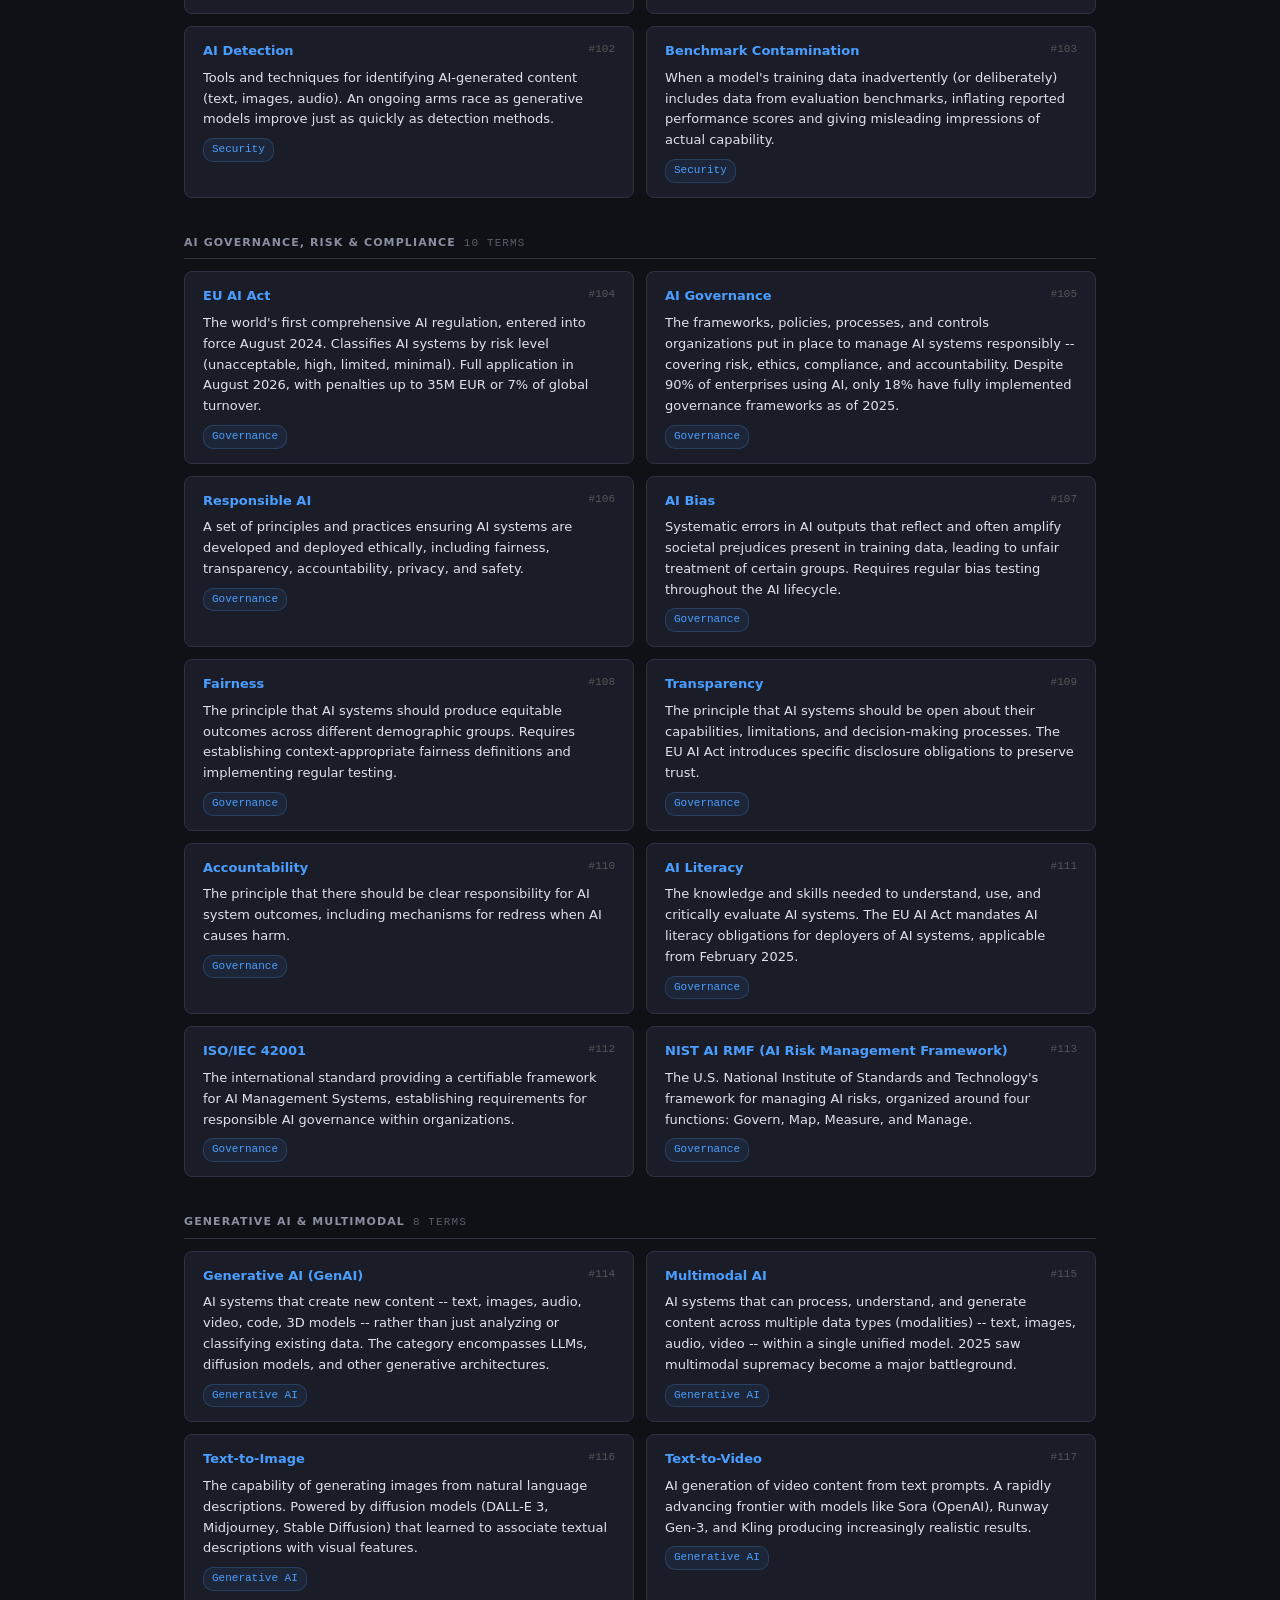
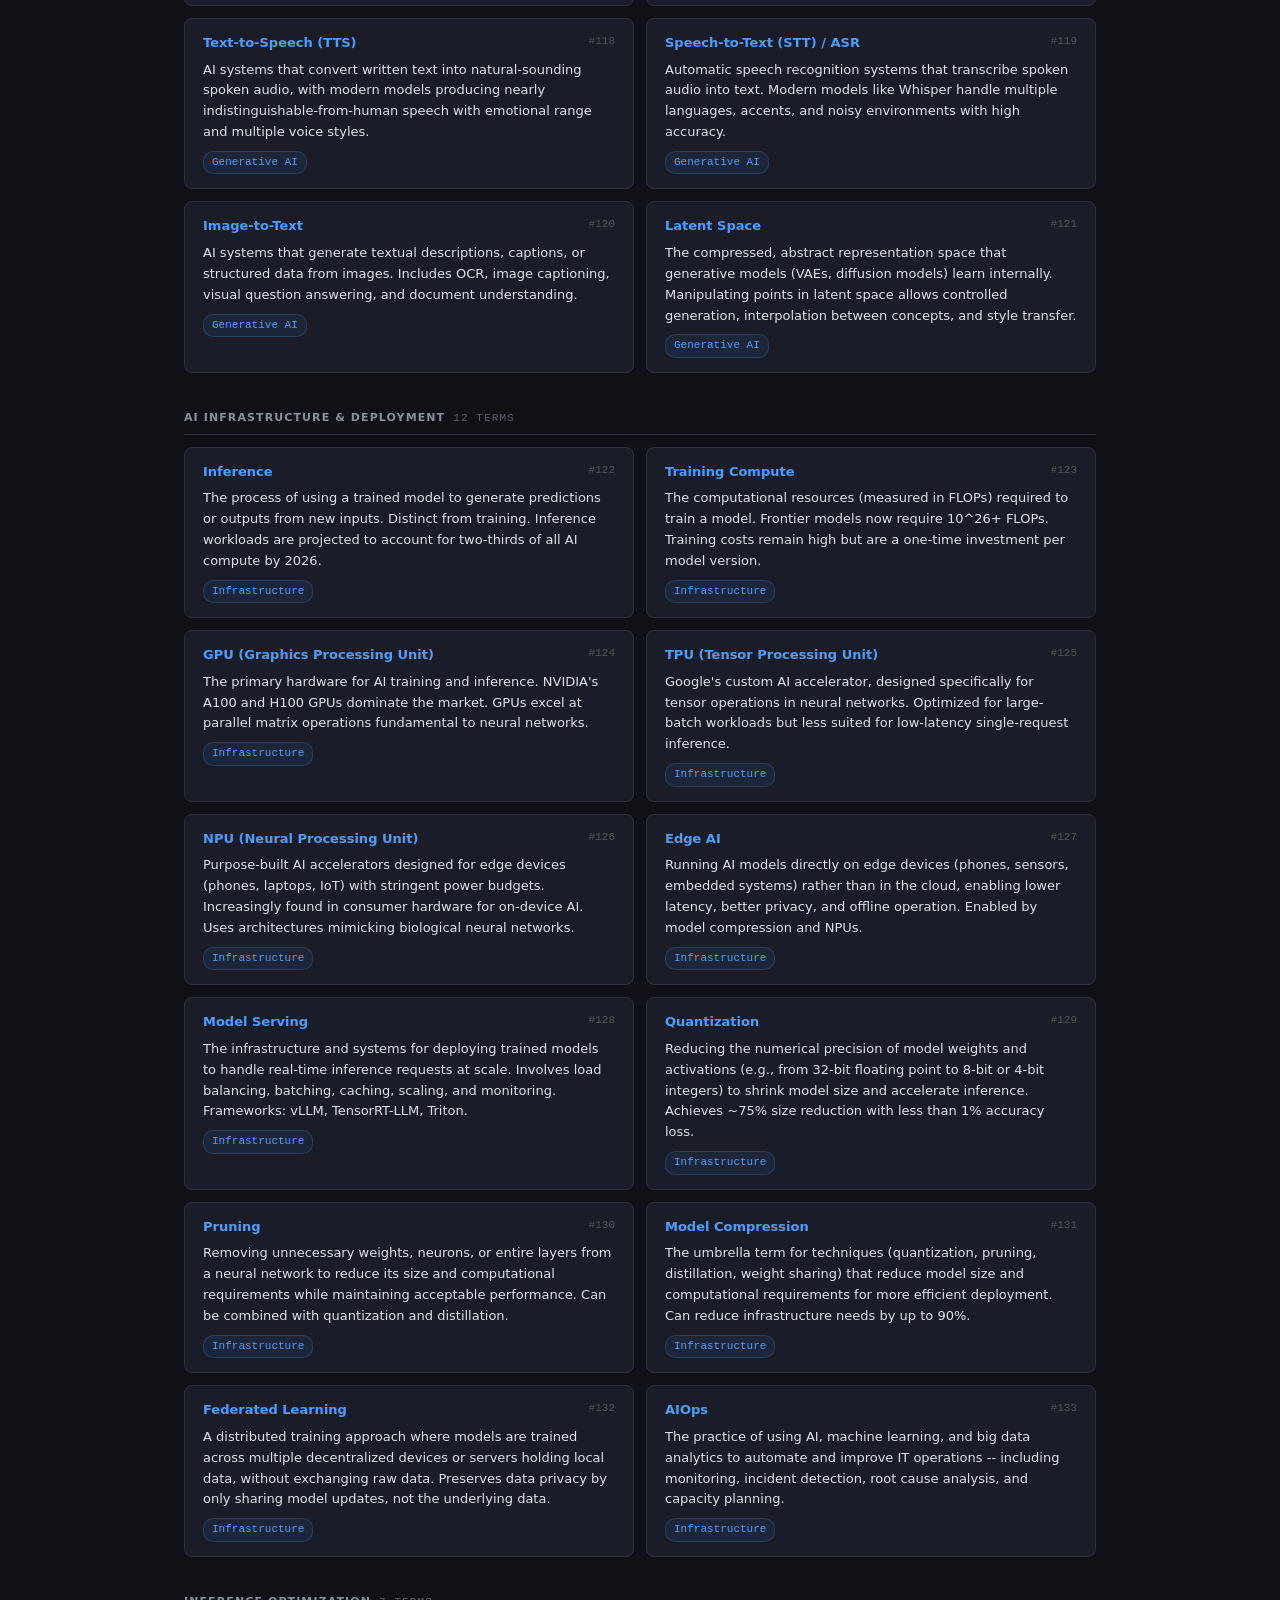
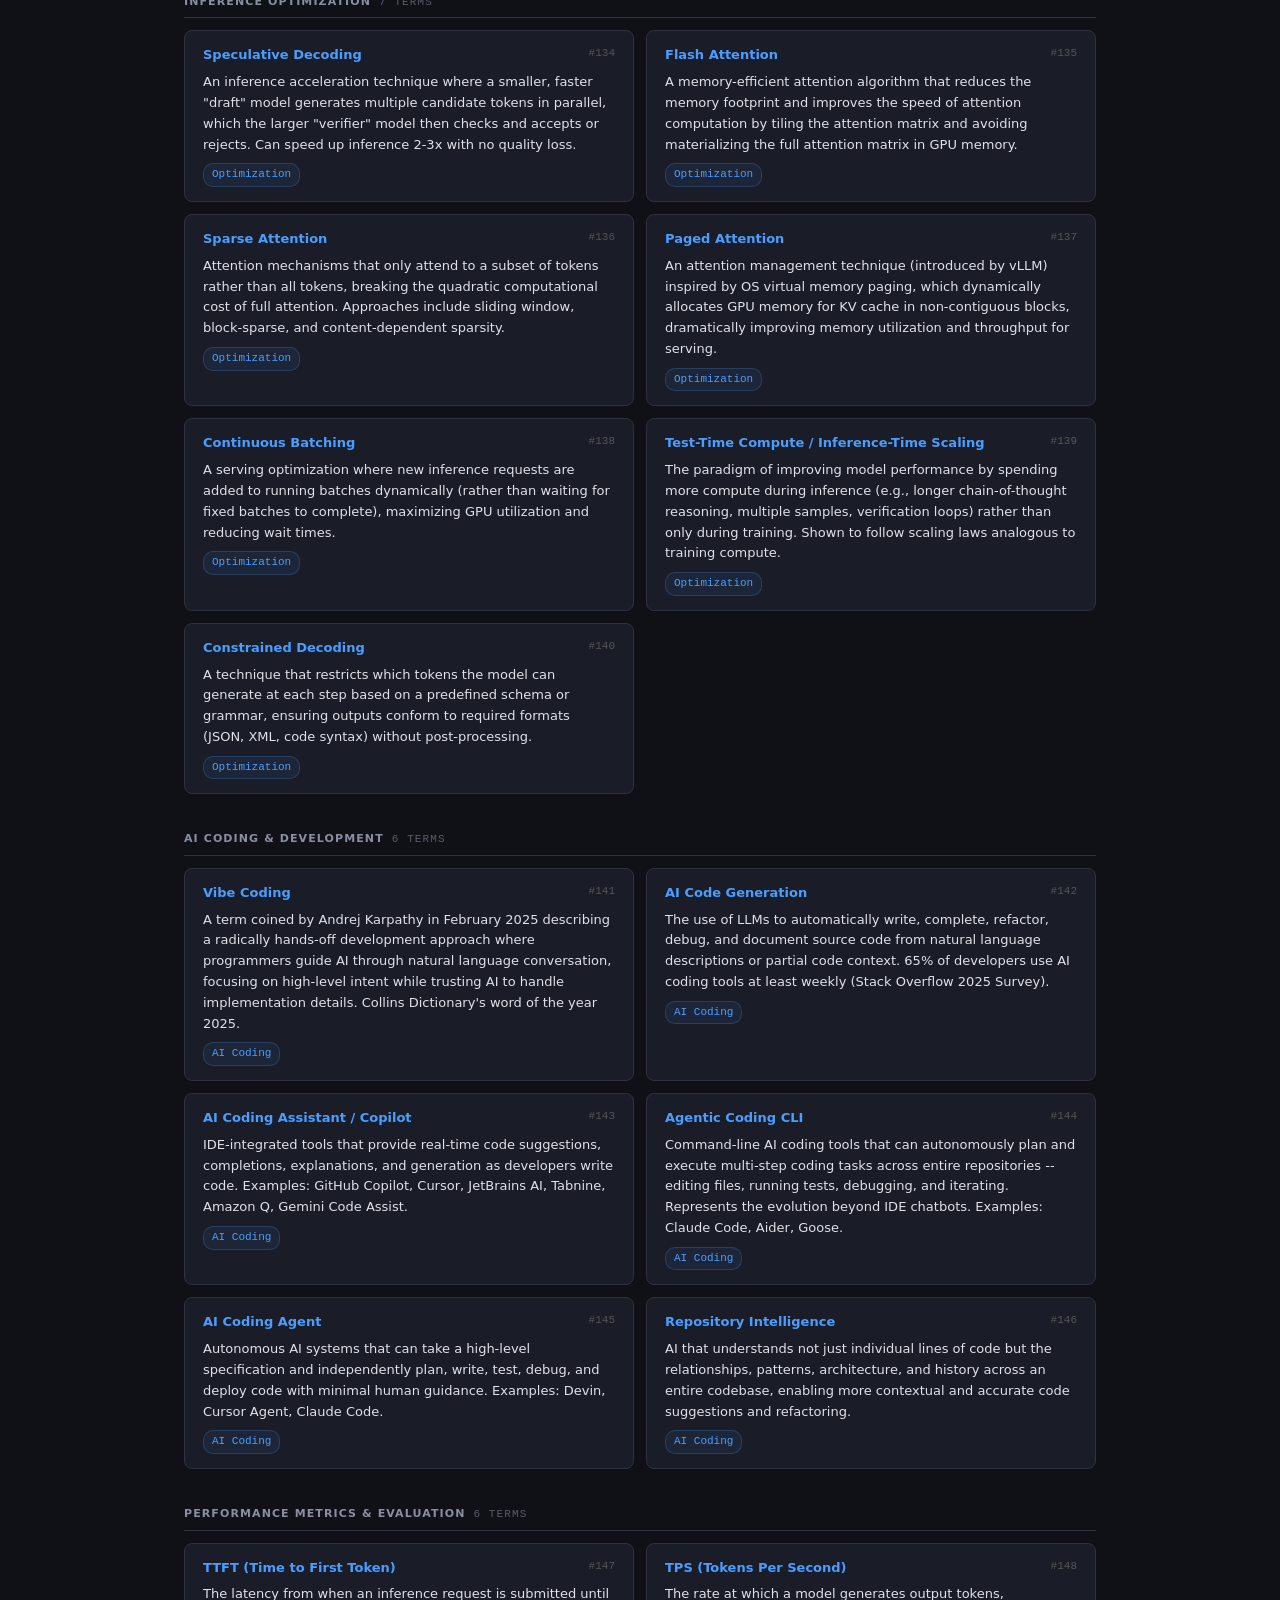
==== commit d0971ada: "Convert glossary to dark theme and refine styles" ====
--- a/ai/glossary.html
+++ b/ai/glossary.html
@@ -6,17 +6,22 @@
         <title>AI Terminology Glossary</title>
         <style>
             :root {
-                --text: #1a1a2e;
-                --muted: #555;
-                --accent: #2d5a7b;
-                --bg: #ffffff;
-                --quote-bg: #f4f7fa;
-                --divider: #e0e0e0;
-                --card-hover: 0 3px 12px rgba(0, 0, 0, 0.1);
-                --tag-bg: #e8eef3;
-                --tag-active-bg: #2d5a7b;
-                --tag-active-text: #fff;
-                --search-bg: #f8f9fb;
+                --text: #e0e0e8;
+                --muted: #8a8fa0;
+                --accent: #4a9eff;
+                --bg: #0f1117;
+                --surface: #1a1d28;
+                --quote-bg: #1a1d28;
+                --divider: #2e3140;
+                --card-hover: 0 2px 8px rgba(0, 0, 0, 0.4);
+                --tag-bg: rgba(74, 158, 255, 0.1);
+                --tag-active-bg: #4a9eff;
+                --tag-active-text: #0f1117;
+                --search-bg: #1a1d28;
+                --green: #3dd68c;
+                --amber: #f0b429;
+                --red: #ef4444;
+                --purple: #a78bfa;
             }
             * {
                 margin: 0;
@@ -24,48 +29,52 @@
                 box-sizing: border-box;
             }
             body {
-                font-family: "Georgia", "Times New Roman", serif;
+                font-family: -apple-system, BlinkMacSystemFont, "Segoe UI", system-ui, sans-serif;
                 color: var(--text);
                 background: var(--bg);
-                line-height: 1.75;
+                line-height: 1.6;
+                font-size: 14px;
                 max-width: 960px;
                 margin: 0 auto;
                 padding: 40px 24px 80px;
             }
             header {
                 margin-bottom: 32px;
-                border-bottom: 2px solid var(--accent);
+                border-bottom: 1px solid var(--divider);
                 padding-bottom: 16px;
                 display: flex;
                 justify-content: space-between;
                 align-items: center;
             }
             .repo-link {
-                font-family: "Menlo", "Consolas", monospace;
-                font-size: 0.8rem;
+                font-family: "SF Mono", "Menlo", "Consolas", monospace;
+                font-size: 11px;
                 color: var(--accent);
                 text-decoration: none;
-                border: 1px solid var(--accent);
+                border: 1px solid var(--divider);
                 padding: 6px 12px;
-                border-radius: 4px;
+                border-radius: 8px;
                 transition: background 0.2s, color 0.2s;
                 white-space: nowrap;
             }
             .repo-link:hover {
                 background: var(--accent);
-                color: #fff;
+                color: var(--bg);
             }
             h1 {
-                font-size: 1.6rem;
+                font-size: 1.4rem;
                 font-weight: 700;
-                letter-spacing: -0.02em;
-                color: var(--accent);
+                letter-spacing: 0.04em;
+                text-transform: uppercase;
+                color: var(--text);
                 margin-bottom: 6px;
             }
             .subtitle {
-                font-size: 0.9rem;
+                font-family: "SF Mono", "Menlo", "Consolas", monospace;
+                font-size: 11px;
                 color: var(--muted);
-                font-style: italic;
+                font-style: normal;
+                letter-spacing: 0.02em;
             }
             .search-container {
                 position: sticky;
@@ -75,17 +84,18 @@
                 padding: 16px 0 12px;
                 border-bottom: 1px solid var(--divider);
                 margin-bottom: 20px;
+                backdrop-filter: blur(8px);
             }
             .search-box {
                 position: relative;
             }
             .search-box input {
                 width: 100%;
-                padding: 12px 16px 12px 42px;
-                font-family: "Menlo", "Consolas", monospace;
-                font-size: 0.9rem;
+                padding: 10px 16px 10px 42px;
+                font-family: "SF Mono", "Menlo", "Consolas", monospace;
+                font-size: 13px;
                 border: 1px solid var(--divider);
-                border-radius: 6px;
+                border-radius: 8px;
                 background: var(--search-bg);
                 color: var(--text);
                 outline: none;
@@ -95,17 +105,17 @@
             }
             .search-box input:focus {
                 border-color: var(--accent);
-                box-shadow: 0 0 0 3px rgba(45, 90, 123, 0.1);
+                box-shadow: 0 0 0 2px rgba(74, 158, 255, 0.15);
             }
             .search-box input::placeholder {
-                color: #999;
+                color: #555;
             }
             .search-icon {
                 position: absolute;
                 left: 14px;
                 top: 50%;
                 transform: translateY(-50%);
-                color: #999;
+                color: var(--muted);
                 font-size: 1rem;
                 pointer-events: none;
             }
@@ -114,22 +124,24 @@
                 right: 12px;
                 top: 50%;
                 transform: translateY(-50%);
-                font-family: "Menlo", "Consolas", monospace;
-                font-size: 0.7rem;
-                color: #aaa;
-                background: #eee;
+                font-family: "SF Mono", "Menlo", "Consolas", monospace;
+                font-size: 11px;
+                color: var(--muted);
+                background: var(--surface);
                 padding: 2px 6px;
-                border-radius: 3px;
-                border: 1px solid #ddd;
+                border-radius: 4px;
+                border: 1px solid var(--divider);
             }
             .stats-bar {
                 display: flex;
                 justify-content: space-between;
                 align-items: center;
-                font-size: 0.82rem;
+                font-size: 11px;
                 color: var(--muted);
                 margin-bottom: 16px;
-                font-family: "Menlo", "Consolas", monospace;
+                font-family: "SF Mono", "Menlo", "Consolas", monospace;
+                text-transform: uppercase;
+                letter-spacing: 0.05em;
             }
             .stats-bar .count {
                 font-weight: 700;
@@ -140,20 +152,20 @@
                 gap: 4px;
             }
             .view-toggle button {
-                background: var(--tag-bg);
+                background: var(--surface);
                 border: 1px solid var(--divider);
-                border-radius: 4px;
+                border-radius: 8px;
                 padding: 4px 10px;
-                font-family: "Menlo", "Consolas", monospace;
-                font-size: 0.75rem;
+                font-family: "SF Mono", "Menlo", "Consolas", monospace;
+                font-size: 11px;
                 color: var(--muted);
                 cursor: pointer;
                 transition: all 0.15s;
             }
             .view-toggle button.active {
-                background: var(--tag-active-bg);
-                color: var(--tag-active-text);
-                border-color: var(--tag-active-bg);
+                background: var(--accent);
+                color: var(--bg);
+                border-color: var(--accent);
             }
             .filter-row {
                 display: flex;
@@ -166,11 +178,11 @@
                 align-items: center;
                 gap: 4px;
                 padding: 4px 12px;
-                font-family: "Menlo", "Consolas", monospace;
-                font-size: 0.72rem;
+                font-family: "SF Mono", "Menlo", "Consolas", monospace;
+                font-size: 11px;
                 border: 1px solid var(--divider);
                 border-radius: 14px;
-                background: var(--bg);
+                background: var(--surface);
                 color: var(--muted);
                 cursor: pointer;
                 transition: all 0.15s;
@@ -182,21 +194,23 @@
                 color: var(--accent);
             }
             .filter-pill.active {
-                background: var(--tag-active-bg);
-                color: var(--tag-active-text);
-                border-color: var(--tag-active-bg);
+                background: var(--accent);
+                color: var(--bg);
+                border-color: var(--accent);
             }
             .filter-pill .pill-count {
-                font-size: 0.65rem;
+                font-size: 10px;
                 opacity: 0.7;
             }
             .filter-pill.active .pill-count {
                 opacity: 0.9;
             }
             .section-header {
-                font-size: 1.1rem;
-                font-weight: 700;
-                color: var(--text);
+                font-size: 11px;
+                font-weight: 600;
+                color: var(--muted);
+                text-transform: uppercase;
+                letter-spacing: 0.1em;
                 margin-top: 36px;
                 margin-bottom: 12px;
                 padding-bottom: 6px;
@@ -206,10 +220,11 @@
                 gap: 8px;
             }
             .section-header .section-count {
-                font-size: 0.75rem;
+                font-size: 11px;
                 font-weight: 400;
                 color: var(--muted);
-                font-family: "Menlo", "Consolas", monospace;
+                font-family: "SF Mono", "Menlo", "Consolas", monospace;
+                opacity: 0.6;
             }
             .terms-grid {
                 display: grid;
@@ -217,17 +232,15 @@
                 gap: 10px;
             }
             .term-card {
-                background: var(--bg);
+                background: var(--surface);
                 border: 1px solid var(--divider);
-                border-radius: 6px;
+                border-radius: 8px;
                 padding: 14px 18px;
                 transition:
-                    box-shadow 0.2s,
                     border-color 0.2s;
                 cursor: default;
             }
             .term-card:hover {
-                box-shadow: var(--card-hover);
                 border-color: var(--accent);
             }
             .term-card .term-header {
@@ -238,39 +251,40 @@
                 margin-bottom: 6px;
             }
             .term-card .term-name {
-                font-weight: 700;
-                font-size: 0.95rem;
+                font-weight: 600;
+                font-size: 13px;
                 color: var(--accent);
             }
             .term-card .term-id {
-                font-family: "Menlo", "Consolas", monospace;
-                font-size: 0.7rem;
-                color: #bbb;
+                font-family: "SF Mono", "Menlo", "Consolas", monospace;
+                font-size: 11px;
+                color: #555;
                 flex-shrink: 0;
             }
             .term-card .term-explanation {
-                font-size: 0.88rem;
+                font-size: 13px;
                 color: var(--text);
                 line-height: 1.6;
             }
             .term-card .term-meta {
                 display: flex;
-                gap: 8px;
+                gap: 6px;
                 margin-top: 8px;
                 flex-wrap: wrap;
             }
             .term-card .term-tag {
-                font-family: "Menlo", "Consolas", monospace;
-                font-size: 0.68rem;
+                font-family: "SF Mono", "Menlo", "Consolas", monospace;
+                font-size: 11px;
                 padding: 2px 8px;
                 border-radius: 10px;
-                background: var(--tag-bg);
-                color: var(--muted);
+                background: rgba(74, 158, 255, 0.08);
+                color: var(--accent);
+                border: 1px solid rgba(74, 158, 255, 0.2);
             }
             .terms-table {
                 width: 100%;
                 border-collapse: collapse;
-                font-size: 0.85rem;
+                font-size: 13px;
             }
             .terms-table th,
             .terms-table td {
@@ -280,43 +294,47 @@
                 vertical-align: top;
             }
             .terms-table th {
-                background: var(--quote-bg);
-                font-weight: 700;
+                background: var(--surface);
+                font-weight: 600;
                 color: var(--accent);
+                font-size: 11px;
+                text-transform: uppercase;
+                letter-spacing: 0.05em;
                 position: sticky;
                 top: 62px;
                 z-index: 50;
             }
             .terms-table tr:hover td {
-                background: var(--quote-bg);
+                background: var(--surface);
             }
             .terms-table .col-id {
                 width: 40px;
                 text-align: center;
-                color: #bbb;
-                font-family: "Menlo", monospace;
-                font-size: 0.75rem;
+                color: #555;
+                font-family: "SF Mono", "Menlo", monospace;
+                font-size: 11px;
             }
             .terms-table .col-term {
                 width: 180px;
-                font-weight: 700;
+                font-weight: 600;
                 color: var(--accent);
             }
             .terms-table .col-tag {
                 width: 110px;
             }
             .terms-table .col-tag span {
-                font-family: "Menlo", monospace;
-                font-size: 0.72rem;
-                padding: 2px 6px;
-                background: var(--tag-bg);
-                border-radius: 8px;
-                color: var(--muted);
+                font-family: "SF Mono", "Menlo", monospace;
+                font-size: 11px;
+                padding: 2px 8px;
+                background: rgba(74, 158, 255, 0.08);
+                border: 1px solid rgba(74, 158, 255, 0.2);
+                border-radius: 10px;
+                color: var(--accent);
             }
             mark {
-                background: rgba(45, 90, 123, 0.15);
+                background: rgba(74, 158, 255, 0.2);
                 color: inherit;
-                padding: 0 1px;
+                padding: 0 2px;
                 border-radius: 2px;
             }
             .empty-state {
@@ -344,14 +362,14 @@
                     gap: 4px;
                 }
                 .filter-pill {
-                    font-size: 0.65rem;
+                    font-size: 10px;
                     padding: 3px 8px;
                 }
                 .term-card {
                     padding: 10px 14px;
                 }
                 .terms-table {
-                    font-size: 0.78rem;
+                    font-size: 12px;
                 }
                 .terms-table th,
                 .terms-table td {
@@ -376,7 +394,7 @@
                 }
                 .term-card {
                     break-inside: avoid;
-                    border: 1px solid #ccc;
+                    border: 1px solid var(--divider);
                 }
                 body {
                     max-width: 100%;
